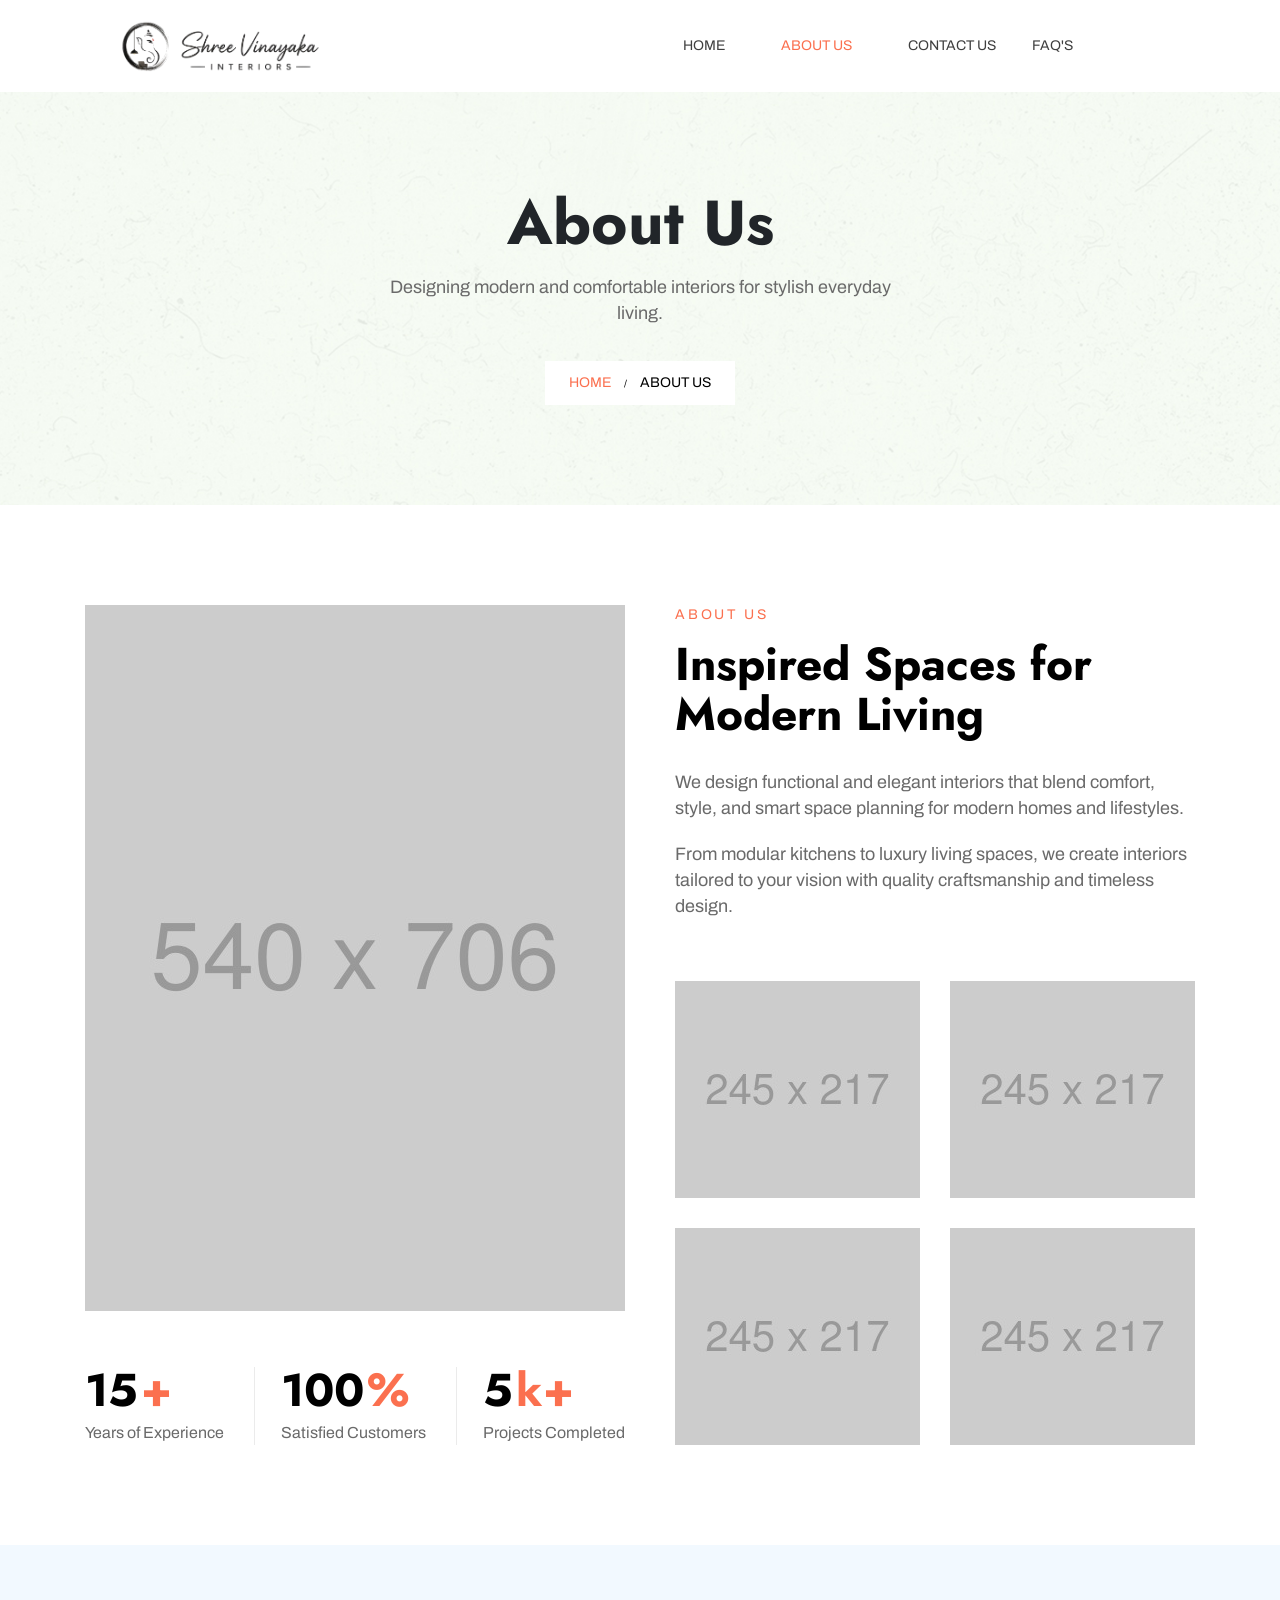
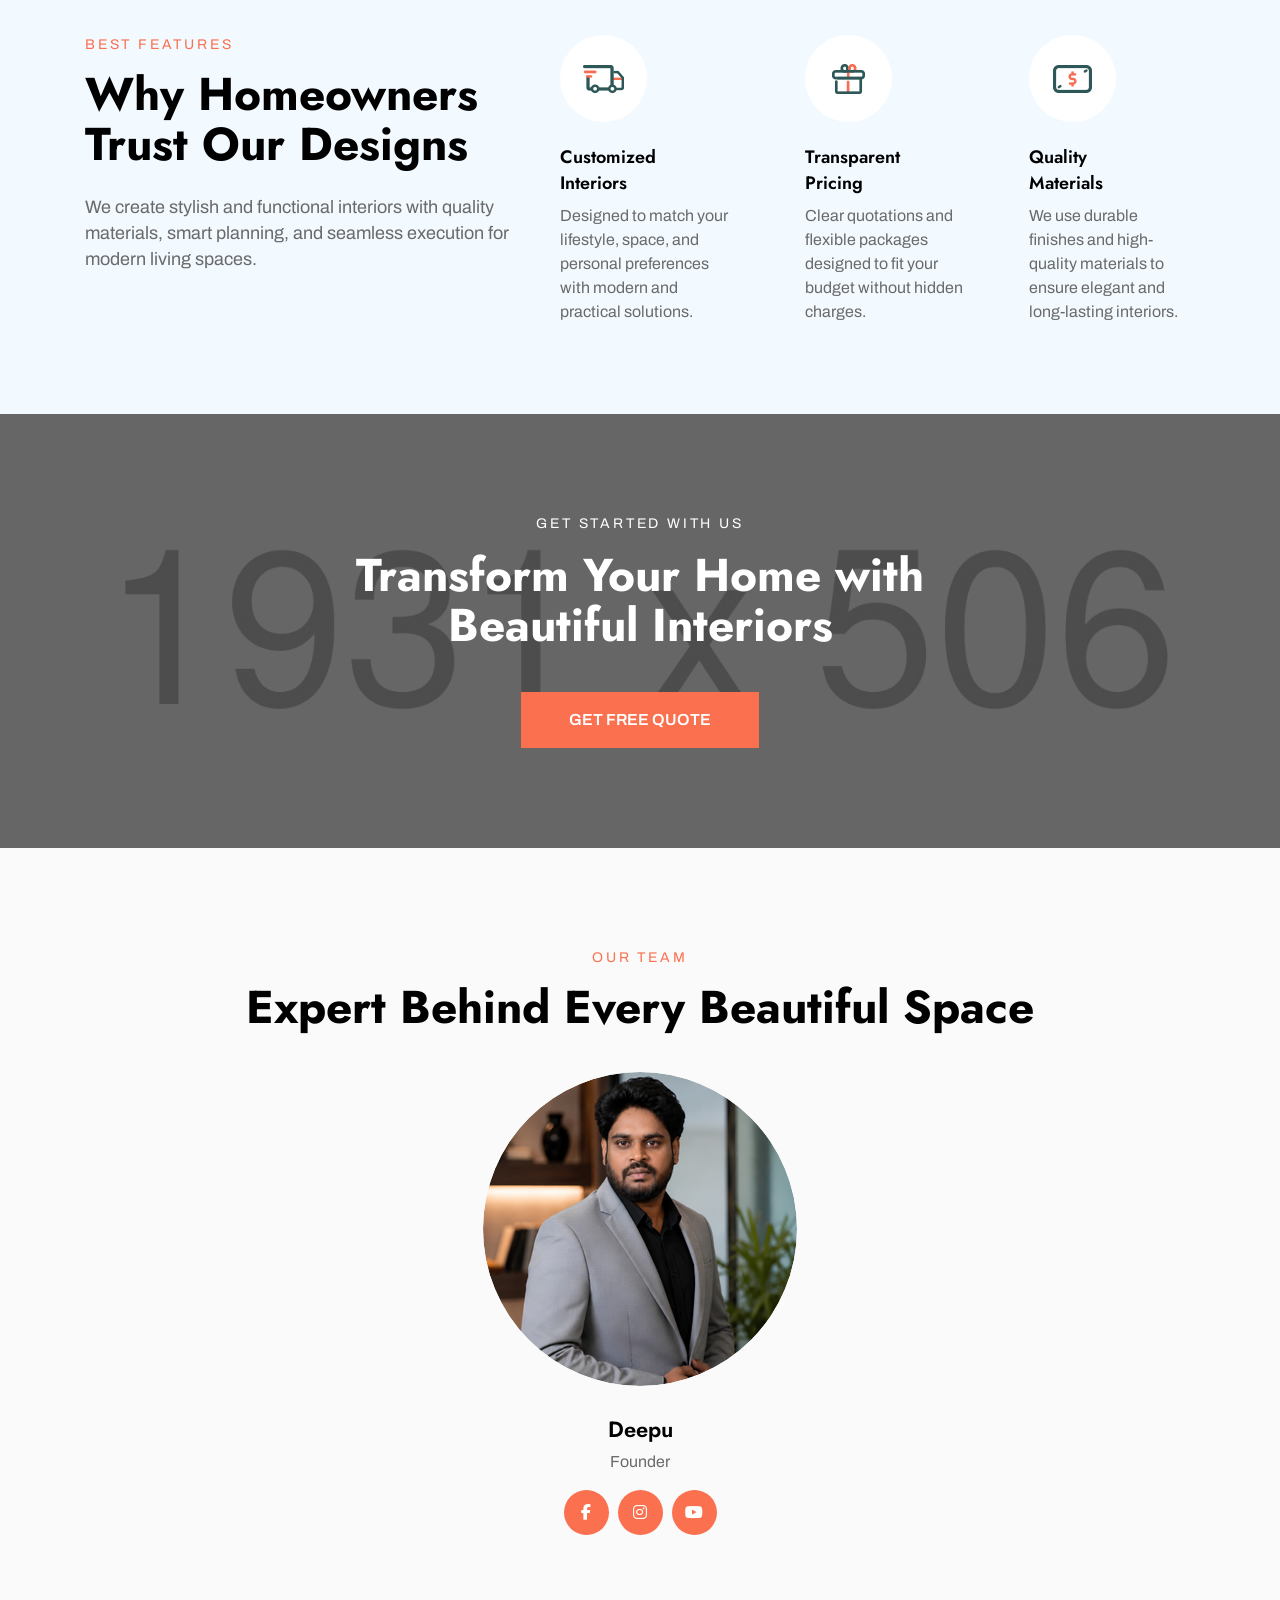
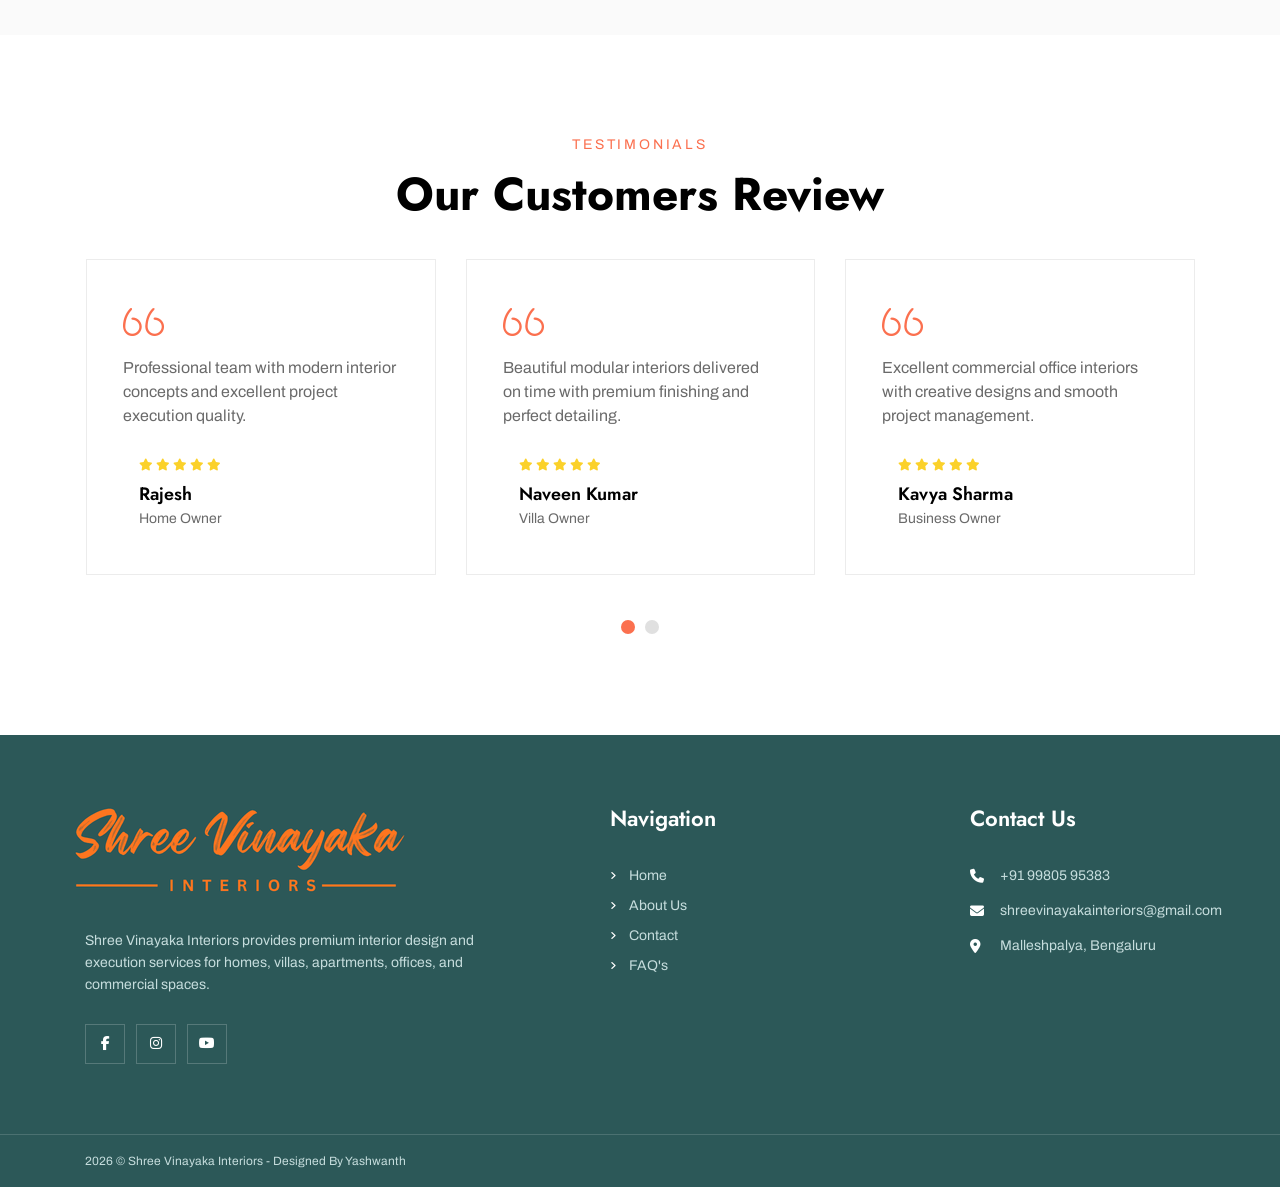
==== about.html @ 1356b538 "Initial commit" ====
<!DOCTYPE html>
<html lang="zxx">

<head>
    <title>About Us | Contrive</title>
    <!-- /SEO Ultimate -->
    <meta name="viewport" content="width=device-width, initial-scale=1, maximum-scale=1, user-scalable=0">
    <meta charset="utf-8">
    <link rel="apple-touch-icon" sizes="57x57" href="./assets/images/favicon/apple-icon-57x57.png">
    <link rel="apple-touch-icon" sizes="60x60" href="./assets/images/favicon/apple-icon-60x60.png">
    <link rel="apple-touch-icon" sizes="72x72" href="./assets/images/favicon/apple-icon-72x72.png">
    <link rel="apple-touch-icon" sizes="76x76" href="./assets/images/favicon/apple-icon-76x76.png">
    <link rel="apple-touch-icon" sizes="114x114" href="./assets/images/favicon/apple-icon-114x114.png">
    <link rel="apple-touch-icon" sizes="120x120" href="./assets/images/favicon/apple-icon-120x120.png">
    <link rel="apple-touch-icon" sizes="144x144" href="./assets/images/favicon/apple-icon-144x144.png">
    <link rel="apple-touch-icon" sizes="152x152" href="./assets/images/favicon/apple-icon-152x152.png">
    <link rel="apple-touch-icon" sizes="180x180" href="./assets/images/favicon/apple-icon-180x180.png">
    <link rel="icon" type="image/png" sizes="192x192" href="./assets/images/favicon/android-icon-192x192.png">
    <link rel="icon" type="image/png" sizes="32x32" href="./assets/images/favicon/favicon-32x32.png">
    <link rel="icon" type="image/png" sizes="96x96" href="./assets/images/favicon/favicon-96x96.png">
    <link rel="icon" type="image/png" sizes="16x16" href="./assets/images/favicon/favicon-16x16.png">
    <link rel="manifest" href="./assets/images/favicon/manifest.json">
    <meta name="msapplication-TileColor" content="#ffffff">
    <meta name="msapplication-TileImage" content="/ms-icon-144x144.png">
    <meta name="theme-color" content="#ffffff">
    <!-- Latest compiled and minified CSS -->
    <link href="assets/bootstrap/bootstrap.min.css" rel="stylesheet">
    <link rel="stylesheet" href="./assets/js/bootstrap.min.js">
    <!-- Font Awesome link -->
    <link rel="stylesheet" href="https://cdnjs.cloudflare.com/ajax/libs/font-awesome/6.5.1/css/all.min.css">
    <!-- StyleSheet link CSS -->
    <link href="assets/css/style.css" rel="stylesheet" type="text/css">
    <link href="assets/css/responsive.css" rel="stylesheet" type="text/css">
    <link href="assets/css/owl.carousel.min.css" rel="stylesheet" type="text/css">
    <link href="assets/css/owl.theme.default.min.css" rel="stylesheet" type="text/css">
    <link href="assets/css/aos.css" rel="stylesheet">
    <link href="assets/css/magnific-popup.css" rel="stylesheet" type="text/css">
</head>

<body>
    <!-- Back to top button -->
    <a id="button"></a>
    <div class="sub_banner position-relative">
        <header class="header">
            <div class="container">
                <nav class="navbar navbar-expand-lg navbar-light p-0">
                    <a class="navbar-brand" href="index.html">
                        <figure class="logo mb-0"><img src="assets/images/logo 1a.png" alt="image" class="img-fluid">
                        </figure>
                    </a>
                    <button class="navbar-toggler collapsed" type="button" data-toggle="collapse"
                        data-target="#navbarSupportedContent" aria-controls="navbarSupportedContent"
                        aria-expanded="false" aria-label="Toggle navigation">
                        <span class="navbar-toggler-icon"></span>
                        <span class="navbar-toggler-icon"></span>
                        <span class="navbar-toggler-icon"></span>
                    </button>
                    <div class="collapse navbar-collapse" id="navbarSupportedContent">
                        <ul class="navbar-nav ml-auto">
                            <li class="nav-item">
                                <a class="nav-link" href="index.html">Home</a>
                            </li>
                            <li class="nav-item active">
                                <a class="nav-link" href="about.html">About Us</a>
                            </li>
                            <!-- <li class="nav-item dropdown">
                                <a class="nav-link dropdown-toggle dropdown-color navbar-text-color" href="#"
                                    id="navbarDropdown3" role="button" data-toggle="dropdown" aria-haspopup="true"
                                    aria-expanded="false"> Blog </a>
                                <div class="dropdown-menu drop-down-content">
                                    <ul class="list-unstyled drop-down-pages">
                                        <li class="nav-item"><a class="dropdown-item nav-link" href="blog.html">Blog</a>
                                        </li>
                                        <li class="nav-item"><a class="dropdown-item nav-link" href="single-blog.html">Single Blog</a></li>
                                    <li class="nav-item"><a class="dropdown-item nav-link" href="load-more.html">Load More</a></li>
                                    <li class="nav-item"><a class="dropdown-item nav-link" href="one-column.html">One Column</a></li>
                                    <li class="nav-item"><a class="dropdown-item nav-link" href="two-column.html">Two Column</a></li>
                                    <li class="nav-item"><a class="dropdown-item nav-link" href="three-column.html">Three Column</a></li>
                                    <li class="nav-item"><a class="dropdown-item nav-link" href="three-colum-sidbar.html">Three Column Sidebar</a></li>
                                    <li class="nav-item"><a class="dropdown-item nav-link" href="four-column.html">Four Column</a></li>
                                    <li class="nav-item"><a class="dropdown-item nav-link" href="six-colum-full-wide.html">Six Column</a></li>
                                    </ul>
                                </div>
                            </li> -->
                            <li class="nav-item">
                                <a class="nav-link" href="contact.html">Contact Us</a>
                            </li>
                            <li class="nav-item">
                                <a class="nav-link" href="faq.html">FAQ's</a>
                            </li>
                        </ul>
                    </div>
                    <!-- <div class="last_list">
                    <a class="search" href="#search"><img src="assets/images/header-search.png" alt="image"></a>
                    <a class="cart" href="./cart.html"><img src="assets/images/header-cart.png" alt="image"><span>0</span></a>
                    <a class="admin" href="./login.html"><img src="assets/images/header-admin.png" alt="image"></a>
                </div> -->
                </nav>
            </div>
        </header>
        <!-- Search Form -->
        <div id="search" class="">
            <span class="close">X</span>
            <form role="search" id="searchform" method="get">
                <input value="" name="q" type="search" placeholder="Type to Search">
            </form>
        </div>
        <!-- Sub banner -->
        <section class="sub_banner_con position-relative">
            <figure class="subbanner-leftimage image mb-0">
                <img src="./assets/images/update-leftimage.png" class="img-fluid" alt="image">
            </figure>
            <figure class="subbanner-rightimage image mb-0">
                <img src="./assets/images/about-rightimage.png" class="img-fluid" alt="image">
            </figure>
            <div class="container">
                <div class="row">
                    <div class="col-xl-6 col-lg-8 col-md-10 col-12 mx-auto">
                        <div class="sub_banner_content" data-aos="fade-up">
                            <h1>About Us</h1>
                            <p class="text-size-18">Designing modern and comfortable interiors for stylish everyday living.</p>
                            <div class="box">
                                <a href="index.html" class="text-decoration-none">
                                    <span class="mb-0">Home</span>
                                </a>
                                <span class="mb-0 slash">/</span>
                                <span class="mb-0 box_span">About Us</span>
                            </div>
                        </div>
                    </div>
                </div>
            </div>
        </section>
    </div>
    <!-- About -->
    <section class="aboutpage-con position-relative">
        <div class="container">
            <div class="row">
                <div class="col-lg-6 col-12">
                    <div class="about_wrapper" data-aos="fade-up">
                        <figure class="about-image1">
                            <img src="./assets/images/aboutpage-image1.jpg" alt="image" class="img-fluid">
                        </figure>
                        <ul class="list-unstyled mb-0">
                            <li>
                                <div class="value">
                                    <span class="number counter">15</span>
                                    <span class="expression">+</span>
                                </div>
                                <span class="text">Years of Experience</span>
                            </li>
                            <li>
                                <div class="value">
                                    <span class="number counter">100</span>
                                    <span class="expression">%</span>
                                </div>
                                <span class="text">Satisfied Customers</span>
                            </li>
                            <li>
                                <div class="value">
                                    <span class="number counter">5</span>
                                    <span class="expression">k+</span>
                                </div>
                                <span class="text">Projects Completed</span>
                            </li>
                        </ul>
                    </div>
                </div>
                <div class="col-lg-6 col-12">
                    <div class="about_content" data-aos="fade-up">
                        <div class="content">
                            <h6>About Us</h6>
                            <h2>Inspired Spaces for Modern Living</h2>
                            <p class="text text-size-18">We design functional and elegant interiors that blend comfort, style, and smart space planning for modern homes and lifestyles.
                            </p>
                            <p class="text-size-18 mb-0">From modular kitchens to luxury living spaces, we create interiors tailored to your vision with quality craftsmanship and timeless design.</p>
                        </div>
                        <div class="image_wrapper position-relative">
                            <figure class="about-image2 mb-0">
                                <img src="./assets/images/aboutpage-image2.jpg" alt="image" class="img-fluid">
                            </figure>
                            <figure class="about-image3 mb-0">
                                <img src="./assets/images/aboutpage-image3.jpg" alt="image" class="img-fluid">
                            </figure>
                            <figure class="about-image4 mb-0">
                                <img src="./assets/images/aboutpage-image4.jpg" alt="image" class="img-fluid">
                            </figure>
                            <figure class="about-image5 mb-0">
                                <img src="./assets/images/aboutpage-image5.jpg" alt="image" class="img-fluid">
                            </figure>
                        </div>
                    </div>
                </div>
            </div>
        </div>
    </section>
    <!-- Choose -->
    <section class="choose-con position-relative">
        <div class="container">
            <div class="row">
                <div class="col-lg-5 col-md-12 col-sm-12 col-12">
                    <div class="choose_content" data-aos="fade-up">
                        <h6>BEST FEATURES</h6>
                        <h2>Why Homeowners Trust Our Designs</h2>
                        <p class="text text-size-18 mb-0">We create stylish and functional interiors with quality materials, smart planning, and seamless execution for modern living spaces.</p>
                    </div>
                </div>
                <div class="col-lg-7 col-md-12 col-sm-12 col-12">
                    <div class="choose_wrapper position-relative" data-aos="fade-up">
                        <ul class="list-unstyled mb-0">
                            <li class="beneft-box">
                                <figure class="icon">
                                    <img src="./assets/images/choose-icon1.png" alt="image" class="img-fluid">
                                </figure>
                                <h5>Customized<br> Interiors</h5>
                                <p class="text-size-16 mb-0">Designed to match your lifestyle, space, and personal preferences with modern and practical solutions.</p>
                            </li>
                            <li class="beneft-box">
                                <figure class="icon">
                                    <img src="./assets/images/choose-icon2.png" alt="image" class="img-fluid">
                                </figure>
                                <h5>Transparent<br> Pricing</h5>
                                <p class="text-size-16 mb-0">Clear quotations and flexible packages designed to fit your budget without hidden charges.</p>
                            </li>
                            <li class="beneft-box">
                                <figure class="icon">
                                    <img src="./assets/images/choose-icon3.png" alt="image" class="img-fluid">
                                </figure>
                                <h5>Quality<br> Materials</h5>
                                <p class="text-size-16 mb-0">We use durable finishes and high-quality materials to ensure elegant and long-lasting interiors.</p>
                            </li>
                        </ul>
                    </div>
                </div>
            </div>
        </div>
    </section>
    <!-- Space -->
    <section class="space-con position-relative">
        <div class="container">
            <div class="row">
                <div class="col-lg-8 col-md-10 col-12 mx-auto">
                    <div class="space_content text-center" data-aos="fade-up">
                        <h6 class="text-white">GET STARTED WITH US</h6>
                        <h2 class="text-white">Transform Your Home with Beautiful Interiors</h2>
                        <a href="/index.html" class="text-decoration-none primary_btn">GET FREE QUOTE</a>
                    </div>
                </div>
            </div>
        </div>
    </section>
    <!-- Team -->
    <section class="team-con position-relative">
        <div class="container">
            <div class="row">
                <div class="col-12">
                    <div class="team_content text-center" data-aos="fade-up">
                        <h6>Our Team</h6>
                        <h2>Expert Behind Every Beautiful Space</h2>
                    </div>
                </div>
            </div>
            <div class="row" data-aos="fade-up">
                <div class="col-lg-4 col-md-4 col-sm-6 col-12 mx-auto">
                    <div class="team-box">
                        <figure class="team-image">
                            <img src="./assets/images/Team 1a.png" alt="image" class="img-fluid">
                        </figure>
                        <div class="content">
                            <h3>Deepu</h3>
                            <span class="text-size-16">Founder</span>
                            <ul class="list-unstyled mb-0">
                                <li class="icons"><a href="https://www.facebook.com/share/18kmLd7MXA/"><i class="fa-brands fa-facebook-f"
                                            aria-hidden="true"></i></a></li>
                                <li class="icons"><a href="https://www.instagram.com/deepu6863?igsh=MWxod3Y5dzY5YTQ4Mg=="><i class="fa-brands fa-instagram"
                                            aria-hidden="true"></i></a></li>
                                <li class="icons"><a href="https://www.youtube.com/"><i class="fa-brands fa-youtube"
                                            aria-hidden="true"></i></a></li>
                            </ul>
                        </div>
                    </div>
                </div>
                <!-- <div class="col-lg-4 col-md-4 col-sm-6 col-12 mx-auto">
                    <div class="team-box">
                        <figure class="team-image">
                            <img src="./assets/images/team-image2.jpg" alt="image" class="img-fluid">
                        </figure>
                        <div class="content">
                            <h3>Patricia Woodrum</h3>
                            <span class="text-size-16">Staff Worker</span>
                            <ul class="list-unstyled mb-0">
                                <li class="icons"><a href="https://www.facebook.com/"><i class="fa-brands fa-facebook-f"
                                            aria-hidden="true"></i></a></li>
                                <li class="icons"><a href="https://www.instagram.com/"><i class="fa-brands fa-instagram"
                                            aria-hidden="true"></i></a></li>
                                <li class="icons"><a href="https://www.youtube.com/"><i class="fa-brands fa-youtube"
                                            aria-hidden="true"></i></a></li>
                            </ul>
                        </div>
                    </div>
                </div> -->
                <!-- <div class="col-lg-4 col-md-4 col-sm-6 col-12 mx-auto">
                    <div class="team-box mb-0">
                        <figure class="team-image">
                            <img src="./assets/images/team-image3.jpg" alt="image" class="img-fluid">
                        </figure>
                        <div class="content">
                            <h3>Hannaz Stone</h3>
                            <span class="text-size-16">Manager</span>
                            <ul class="list-unstyled mb-0">
                                <li class="icons"><a href="https://www.facebook.com/"><i class="fa-brands fa-facebook-f"
                                            aria-hidden="true"></i></a></li>
                                <li class="icons"><a href="https://www.instagram.com/"><i class="fa-brands fa-instagram"
                                            aria-hidden="true"></i></a></li>
                                <li class="icons"><a href="https://www.youtube.com/"><i class="fa-brands fa-youtube"
                                            aria-hidden="true"></i></a></li>
                            </ul>
                        </div>
                    </div>
                </div> -->
            </div>
        </div>
    </section>
    <!-- Testimonial -->
    <section class="testimonial-con position-relative">
        <div class="container">
            <div class="row">
                <div class="col-12">
                    <div class="testimonial_content text-center" data-aos="fade-up">
                        <h6>Testimonials</h6>
                        <h2>Our Customers Review</h2>
                    </div>
                </div>
            </div>
            <div class="row" data-aos="fade-up">
                <div class="col-12">
                    <div class="owl-carousel owl-theme">
                        <div class="item">
                            <div class="testimonial-box">
                                <figure class="testimonial-quoteimage">
                                    <img src="./assets/images/testimonial-quoteimage.png" alt="image" class="img-fluid">
                                </figure>
                                <p class="text-size-16">Professional team with modern interior concepts and excellent
                                    project execution quality.
                                </p>
                                <div class="review-content">
                                    <!-- <figure class="testimonial-personimage mb-0">
                                        <img src="./assets/images/testimonial-personimage1.jpg" alt="image"
                                            class="img-fluid">
                                    </figure> -->
                                    <div class="detail">
                                        <ul class="list-unstyled">
                                            <li><i class="fa-solid fa-star"></i></li>
                                            <li><i class="fa-solid fa-star"></i></li>
                                            <li><i class="fa-solid fa-star"></i></li>
                                            <li><i class="fa-solid fa-star"></i></li>
                                            <li><i class="fa-solid fa-star"></i></li>
                                        </ul>
                                        <span class="name">Rajesh</span>
                                        <span class="review">Home Owner</span>
                                    </div>
                                </div>
                            </div>
                        </div>
                        <div class="item">
                            <div class="testimonial-box">
                                <figure class="testimonial-quoteimage">
                                    <img src="./assets/images/testimonial-quoteimage.png" alt="image" class="img-fluid">
                                </figure>
                                <p class="text-size-16">Beautiful modular interiors delivered on time with premium
                                    finishing and perfect detailing.
                                </p>
                                <div class="review-content">
                                    <!-- <figure class="testimonial-personimage mb-0">
                                        <img src="./assets/images/testimonial-personimage2.jpg" alt="image"
                                            class="img-fluid">
                                    </figure> -->
                                    <div class="detail">
                                        <ul class="list-unstyled">
                                            <li><i class="fa-solid fa-star"></i></li>
                                            <li><i class="fa-solid fa-star"></i></li>
                                            <li><i class="fa-solid fa-star"></i></li>
                                            <li><i class="fa-solid fa-star"></i></li>
                                            <li><i class="fa-solid fa-star"></i></li>
                                        </ul>
                                        <span class="name">Naveen Kumar</span>
                                        <span class="review">Villa Owner</span>
                                    </div>
                                </div>
                            </div>
                        </div>
                        <div class="item">
                            <div class="testimonial-box">
                                <figure class="testimonial-quoteimage">
                                    <img src="./assets/images/testimonial-quoteimage.png" alt="image" class="img-fluid">
                                </figure>
                                <p class="text-size-16">Excellent commercial office interiors with creative designs and
                                    smooth project management.
                                </p>
                                <div class="review-content">
                                    <!-- <figure class="testimonial-personimage mb-0">
                                        <img src="./assets/images/testimonial-personimage3.jpg" alt="image"
                                            class="img-fluid">
                                    </figure> -->
                                    <div class="detail">
                                        <ul class="list-unstyled">
                                            <li><i class="fa-solid fa-star"></i></li>
                                            <li><i class="fa-solid fa-star"></i></li>
                                            <li><i class="fa-solid fa-star"></i></li>
                                            <li><i class="fa-solid fa-star"></i></li>
                                            <li><i class="fa-solid fa-star"></i></li>
                                        </ul>
                                        <span class="name">Kavya Sharma</span>
                                        <span class="review">Business Owner</span>
                                    </div>
                                </div>
                            </div>
                        </div>
                        <div class="item">
                            <div class="testimonial-box">
                                <figure class="testimonial-quoteimage">
                                    <img src="./assets/images/testimonial-quoteimage.png" alt="image" class="img-fluid">
                                </figure>
                                <p class="text-size-16">Highly satisfied with the stylish kitchen interiors and the
                                    smooth installation experience.
                                </p>
                                <div class="review-content">
                                    <!-- <figure class="testimonial-personimage mb-0">
                                        <img src="./assets/images/testimonial-personimage1.jpg" alt="image"
                                            class="img-fluid">
                                    </figure> -->
                                    <div class="detail">
                                        <ul class="list-unstyled">
                                            <li><i class="fa-solid fa-star"></i></li>
                                            <li><i class="fa-solid fa-star"></i></li>
                                            <li><i class="fa-solid fa-star"></i></li>
                                            <li><i class="fa-solid fa-star"></i></li>
                                            <li><i class="fa-solid fa-star"></i></li>
                                        </ul>
                                        <span class="name">Priya R</span>
                                        <span class="review">Apartment Owner</span>
                                    </div>
                                </div>
                            </div>
                        </div>
                        <div class="item">
                            <div class="testimonial-box">
                                <figure class="testimonial-quoteimage">
                                    <img src="./assets/images/testimonial-quoteimage.png" alt="image" class="img-fluid">
                                </figure>
                                <p class="text-size-16">Deepu's team transformed our office space with smart layouts and
                                    elegant modern designs.
                                </p>
                                <div class="review-content">
                                    <!-- <figure class="testimonial-personimage mb-0">
                                        <img src="./assets/images/testimonial-personimage2.jpg" alt="image"
                                            class="img-fluid">
                                    </figure> -->
                                    <div class="detail">
                                        <ul class="list-unstyled">
                                            <li><i class="fa-solid fa-star"></i></li>
                                            <li><i class="fa-solid fa-star"></i></li>
                                            <li><i class="fa-solid fa-star"></i></li>
                                            <li><i class="fa-solid fa-star"></i></li>
                                            <li><i class="fa-solid fa-star"></i></li>
                                        </ul>
                                        <span class="name">Arvind Shetty</span>
                                        <span class="review">Office Manager</span>
                                    </div>
                                </div>
                            </div>
                        </div>
                        <div class="item">
                            <div class="testimonial-box">
                                <figure class="testimonial-quoteimage">
                                    <img src="./assets/images/testimonial-quoteimage.png" alt="image" class="img-fluid">
                                </figure>
                                <p class="text-size-16">Affordable pricing, quality materials, and professional
                                    execution made our dream home perfect.
                                </p>
                                <div class="review-content">
                                    <!-- <figure class="testimonial-personimage mb-0">
                                        <img src="./assets/images/testimonial-personimage3.jpg" alt="image"
                                            class="img-fluid">
                                    </figure> -->
                                    <div class="detail">
                                        <ul class="list-unstyled">
                                            <li><i class="fa-solid fa-star"></i></li>
                                            <li><i class="fa-solid fa-star"></i></li>
                                            <li><i class="fa-solid fa-star"></i></li>
                                            <li><i class="fa-solid fa-star"></i></li>
                                            <li><i class="fa-solid fa-star"></i></li>
                                        </ul>
                                        <span class="name">Sneha Patel</span>
                                        <span class="review">Flat Owner</span>
                                    </div>
                                </div>
                            </div>
                        </div>
                    </div>
                </div>
            </div>
        </div>
    </section>
    <!-- Footer -->
    <section class="footer-con position-relative">
        <div class="container">
            <div class="middle_portion">
                <div class="row">
                    <div class="col-xl-5 col-lg-5 col-md-12 col-sm-12 col-12">
                        <div class="logo-content">
                            <a href="./index.html">
                                <figure class="footer-logo">
                                    <img src="./assets/images/footer logo 1a.png" alt="image">
                                </figure>
                            </a>
                            <p class="text-size-14 text">Shree Vinayaka Interiors provides premium interior design and
                                execution services for homes, villas, apartments, offices, and commercial spaces.
                            </p>
                            <ul class="list-unstyled mb-0 social-icons">
                                <li><a href="https://www.facebook.com/" class="text-decoration-none"><i
                                            class="fa-brands fa-facebook-f social-networks"></i></a></li>
                                <li><a href="https://www.instagram.com/" class="text-decoration-none"><i
                                            class="fa-brands fa-instagram social-networks"></i></a></li>
                                <li><a href="https://www.youtube.com/" class="text-decoration-none"><i
                                            class="fa-brands fa-youtube social-networks"></i></a></li>
                            </ul>
                        </div>
                    </div>
                    <div class="col-xl-4 col-lg-4 col-md-4 col-sm-4 col-6">
                        <div class="links">
                            <h3 class="heading">Navigation</h3>
                            <ul class="list-unstyled mb-0">
                                <li><i class="fa-solid fa-angle-right"></i><a href="index.html">Home</a></li>
                                <li><i class="fa-solid fa-angle-right"></i><a href="about.html">About Us</a></li>
                                <li><i class="fa-solid fa-angle-right"></i><a href="contact.html">Contact</a></li>
                                <li><i class="fa-solid fa-angle-right"></i><a href="faq.html">FAQ's</a></li>
                            </ul>
                        </div>
                    </div>
                    <div class="col-xl-3 col-lg-3 col-md-4 col-sm-4 col-12">
                        <div class="icon">
                            <h3 class="heading">Contact Us</h3>
                            <ul class="list-unstyled mb-0">
                                <li class="text">
                                    <i class="fa-solid fa-phone"></i>
                                    <a href="tel:+919980595383" class="text-decoration-none">+91 99805 95383</a>
                                </li>
                                <li class="text">
                                    <i class="fa-solid fa-envelope"></i>
                                    <a href="mailto:hello@contrive.com"
                                        class="text-decoration-none">shreevinayakainteriors@gmail.com</a>
                                </li>
                                <li class="text">
                                    <i class="fa-solid fa-location-dot"></i>
                                    <a href="https://www.google.com/maps/place/21+King+St,+Melbourne+VIC+3000,+Australia/@-37.8199805,144.9529083,18z/data=!4m6!3m5!1s0x6ad65d52754eaecb:0x22f367daf52cbd47!8m2!3d-37.819936!4d144.9570765!16s%2Fg%2F11c2dj2n2c?entry=ttu"
                                        class="text-decoration-none address mb-0">Malleshpalya, Bengaluru
                                    </a>
                                </li>
                            </ul>
                        </div>
                    </div>
                </div>
            </div>
        </div>
        <div class="copyright">
            <div class="container">
                <div class="content">
                    <p class="mb-0">2026 © Shree Vinayaka Interiors - Designed By Yashwanth</p>
                </div>
            </div>
        </div>
    </section>
    <!-- PRE LOADER -->
    <div class="loader-mask">
        <div class="loader">
            <div></div>
            <div></div>
        </div>
    </div>
    <!-- Latest compiled JavaScript -->
    <script src="assets/js/jquery-3.7.1.min.js"></script>
    <script src="assets/js/popper.min.js"></script>
    <script src="assets/js/bootstrap.min.js"></script>
    <script src="assets/js/aos.js"></script>
    <script src="assets/js/owl.carousel.js"></script>
    <script src="assets/js/carousel.js"></script>
    <script src="assets/js/animation.js"></script>
    <script src="assets/js/back-to-top-button.js"></script>
    <script src="assets/js/preloader.js"></script>
    <script src="assets/js/search.js"></script>
    <script src="assets/js/country_dropdown.js"></script>
</body>

</html>
---- assets/css/style.css ----
/*------------------------------------------------------------------
[Master Stylesheet]

Project:  Contrive
-------------------------------------------------------------------*/
/*------------------------------------------------------------------
[Table of contents]

1. Body
2. Header  / .header
3. Banner  /.banner-con
4. Discount  /.discount-con
5. Choose  /.choose-con
6. Feature  /.feature-con
7. About  /.about-con
8. Categories  /.categories-con
9. Offer  /.offer-con
10. Testimonial  /.testimonial-con
11. Article  /.article-con
12. Update  /.update-con
13. Footer  /.footer-con

*/
/*------------------------------------------------------------------
# [Color Codes]

#    --e-global-color-primary: #ffffff;
#    --e-global-color-secondary: #000000;
#    --e-global-color-accent: #fb704f;
#    --e-global-color-text: #6a6a6a;
#	 --e-global-color-white: #ffffff;
#    --e-global-color-black: #000000;
#    --e-global-color-very-dark-cyan: #2c5858;
#    --e-global-color-very-pale-red: #fff3f0;
#    --e-global-color-very-pale-blue: #f2f9ff;
#    --e-global-color-light-grayish-cyan: #c6dddd;
#    --e-global-color-star-yellow: #fbd12a;
#    --e-global-color-very-light-gray-white: #fafafa;
#    --e-global-color-nav-text: #3f3f3f;
#    --e-global-color-light-grayish-green: #f7fcf4;
#    --e-global-color-pure-red: #ff0000;

*/
/*------------------------------------------------------------------
# [Typography]
 
Body copy: "Archivo", serif;
Heading: "Jost", serif;
*/

@import url('https://fonts.googleapis.com/css2?family=Archivo:ital,wght@0,100..900;1,100..900&family=Jost:ital,wght@0,100..900;1,100..900&display=swap');
body {
    font-family: "Archivo", serif;
    /* font-family: "Jost", serif; */
}

:root {
    --e-global-color-primary: #ffffff;
    --e-global-color-secondary: #000000;
    --e-global-color-accent: #fb704f;
    --e-global-color-text: #6a6a6a;
	--e-global-color-white: #ffffff;
    --e-global-color-black: #000000;
    --e-global-color-very-dark-cyan: #2c5858;
    --e-global-color-very-pale-red: #fff3f0;
    --e-global-color-very-pale-blue: #f2f9ff;
    --e-global-color-light-grayish-cyan: #c6dddd;
    --e-global-color-star-yellow: #fbd12a;
    --e-global-color-very-light-gray-white: #fafafa;
    --e-global-color-nav-text: #3f3f3f;
    --e-global-color-light-grayish-green: #f7fcf4;
    --e-global-color-pure-red: #ff0000;
}
h1{
    font-size: 80px;
    line-height: 84px;
    font-weight: 700;
    font-family: "Jost", serif;
}
h2{
    font-size: 46px;
    line-height: 50px;
    font-weight: 700;
    color: var(--e-global-color-secondary);
    font-family: "Jost", serif;
}
h3{
    font-size: 22px;
    line-height: 26px;
    font-weight: 600;
    font-family: "Jost", serif;
    color: var(--e-global-color-secondary);
}
h4{
    font-size: 20px;
    line-height: 26px;
    font-weight: 600;
    font-family: "Jost", serif;
    color: var(--e-global-color-secondary);
}
h5{
    font-size: 18px;
    line-height: 26px;
    font-weight: 600;
    font-family: "Jost", serif;
    color: var(--e-global-color-secondary);
}
h6{
    font-size: 14px;
    line-height: 20px;
    font-weight: 400;
    text-transform: uppercase;
    letter-spacing: 2.8px;
    color: var(--e-global-color-accent);
    font-family: "Archivo", serif;
}
p{
    font-size: 20px;
    line-height: 30px;
    font-weight: 400;
    color: var(--e-global-color-text);
}
.text-size-18{
    font-size: 18px;
    line-height: 26px;
    font-weight: 400;
    color: var(--e-global-color-text);
}
.text-size-16{
    font-size: 16px;
    line-height: 24px;
    font-weight: 400;
    color: var(--e-global-color-text);
}
.text-size-14{
    font-size: 14px;
    line-height: 20px;
    font-weight: 400;
    color: var(--e-global-color-text);
}
.primary_btn{
    font-size: 16px;
    line-height: 16px;
    font-weight: 600;
    text-align: center;
    border-radius: 0;
    position: relative;
    display: inline-block;
    text-transform: uppercase;
    color: var(--e-global-color-white);
    background: var(--e-global-color-accent);
    font-family: "Archivo", serif;
    transition: all 0.8s ease-in-out;
}
.primary_btn:hover{
    color: var(--e-global-color-white);
    background: var(--e-global-color-very-dark-cyan);
}
html{
    scroll-behavior: smooth;
}
.all_row {
    display: flex;
    flex-wrap: wrap;
}
.all_column {
    display: flex;
}
.all_boxes {
    flex: 1;
    display: flex;
    flex-direction: column;
}

/* Home Page */

.top-bar-con {
    padding: 15px 0;
    background-color: var(--e-global-color-very-dark-cyan);
}
.top-bar-con .top-bar-box {
    display: flex;
    align-items: center;
    justify-content: space-between;
}
.top-bar-con .top-bar-info p{
    font-size: 14px;
    line-height: 14px;
    font-weight: 500;
    color: var(--e-global-color-white);
}
.top-bar-con .top-bar-info p span{
    color: var(--e-global-color-accent);
}
.other_list {
    display: flex;
    align-items: center;
    margin-right: 0;
    position: relative;
    z-index: 20;
}
.other_list .other_list_item {
    margin-right: 4px;
}
.other_list .country-selector {
    z-index: 9;
    position: relative;
}
.other_list .country-selector {
    font-size: 14px;
    line-height: 14px;
    font-weight: 400;
    color: var(--e-global-color-white) !important;
    font-family: "Plus Jakarta Sans", sans-serif;
    transition: all 0.8s ease-in-out;
}
.other_list .country-selector > div.caption {
    margin-left: 0;
}
.other_list .country-selector > div.caption img {
    position: relative;
    top: -1px;
    margin-right: 6px;
}
.other_list div.country-selector > div.list {
    position: absolute;
    width: 110px;
    display: none;
    left: 0;
    top: 30px;
    background-color: #fff;
    border-radius: 0;
    box-shadow: 0 3px 10px rgb(0 0 0 / 20%);
    text-align: left;
}
.other_list div.country-selector > div.list > div.item {
    padding: 10px;
}
.other_list div.country-selector > div.list > div.item a {
    font-size: 14px;
    line-height: 14px;
    font-weight: 400;
    color: var(--e-global-color-secondary);
    font-family: "Plus Jakarta Sans", sans-serif;
    transition: all 0.3s ease-in-out;
}
.other_list div.country-selector > div.list > div.item:hover a {
    color: var(--e-global-color-accent);
}
.other_list div.country-selector > div.list > div.item img {
    position: relative;
    top: -1px;
    margin-right: 6px;
}
.other_list div.country-selector > div.caption,div.country-selector > div.list > div.item {
    cursor: pointer;
}
.header {
    padding: 26px 0px;
    position: relative;
    z-index: 5;
}
.header .logo img {
    width: 250px;
    margin-left: 80px;
}
.navbar-collapse .navbar-nav{
    text-align: center;
    align-items: center; 
    display: inherit;
    padding-right: 20%;
}
.navbar-expand-lg{
    position: relative;
    z-index: 1;
}
.navbar-brand {
    margin-left: 0;
    margin-right: 0;
    padding-top: 0;
    padding-bottom: 0;
}
.navbar-nav li {
    margin: 0 20px;
    position: relative;
    transition: all 0.3s ease-in-out;
}
.navbar-nav li:first-child{
    margin-left: 0;
}
.navbar-nav .nav-item a{
    font-size: 14px;
    line-height: 14px;
    font-weight: 400;
    text-transform: uppercase;
    color: var(--e-global-color-nav-text) !important;
    transition: all 0.3s ease-in-out;
}
.navbar-nav .nav-item a:hover{
    color: var(--e-global-color-accent) !important;
    background-color: transparent;
}
.navbar-nav .active > a{
    color: var(--e-global-color-accent) !important;
}
.navbar-nav li:last-child {
    margin-right: 0;
    padding-right: 0;
    margin-left: 0;
}
.navbar-collapse .drop-down-pages {
    text-align: left;
    margin-left: 0;
}
.navbar-nav .dropdown-menu {
    position: absolute;
    left: 0;
    top: 55px;
    min-width: 212px;
    padding: 0;
    border: none;
    border-radius: 0;
    box-shadow: 0px 0px 100px rgb(0 0 0 / 10%);
    background-color: var(--e-global-color-white);
}
.navbar-nav .drop-down-pages li{
    margin: 0;
    border-bottom: 1px solid var(--e-global-color-white);
}
.navbar-nav .drop-down-pages .nav-item a {
    font-size: 14px;
    line-height: 14px;
    font-weight: 400;
    padding: 10px 20px;
    text-transform: uppercase;
    color: var(--e-global-color-nav-text) !important;
    transition: all 0.3s ease-in-out;
}
.navbar-nav .drop-down-pages li:hover::after {
    display: none;
}
.navbar-nav .drop-down-pages li:first-child a::before {
    content: '';
    width: 24px;
    height: 12px;
    position: absolute;
    background-image: url(../images/nav-node.png);
    top: -12px;
    left: 8%;
    transition: all 0.3s ease-in-out;
}
.navbar-nav .drop-down-pages li:first-child a:hover::before {
    background-image: url(../images/nav-node-hover.png);
}
.navbar-nav .drop-down-pages .active:first-child > a::before{
    background-image: url(../images/nav-node-hover.png);
}
.navbar-nav .drop-down-pages li:last-child{
    margin: 0;
    border: none;
    display: block !important;
}
.navbar-nav .nav-item .dropdown-item:hover{
    color: var(--e-global-color-white) !important;
    background-color: var(--e-global-color-accent) !important;
}
.navbar-nav .drop-down-pages .active > a{
    color: var(--e-global-color-white) !important;
    background-color: var(--e-global-color-accent) !important;
}
.dropdown-item.active,
.dropdown-item:active {
    color: var(--e-global-color-white) !important;
    background-color: var(--e-global-color-accent) !important;
}
.navbar-nav .drop-down-pages .active > a:hover {
    color: var(--e-global-color-white) !important;
    background-color: var(--e-global-color-accent) !important;
}
.navbar-expand-lg .drop-down-pages .nav-link {
    padding-left: 0;
}
.header .last_list {
    display: flex;
    align-items: center;
    margin-left: 100px;
}
.header .last_list a {
    position: relative;
    margin: 0 16px;
    transition: all 0.3s ease-in-out;
}
.header .last_list .cart span{
    font-size: 7px;
    width: 13px;
    height: 13px;
    line-height: 13px;
    position: absolute;
    right: -6px;
    bottom: -4px;
    text-align: center;
    border-radius: 100%;
    color: var(--e-global-color-white);
    background-color: var(--e-global-color-accent);
    transition: all 0.3s ease-in-out;
}
.header .last_list a img {
    filter: brightness(0);
    transition: all 0.3s ease-in-out;
}
.header .last_list a:hover img {
    filter: none;
}

/* Banner */

.banner-con {
    overflow: hidden;
    background-size: cover;
    background-position: center;
    background-repeat: no-repeat;
    background-image: url(../images/banner-backgroundimage.jpg);
}
.banner-con .banner-leftimage {
    position: absolute;
    left: 0;
    bottom: 100px;
}
.banner-con .banner-rightimage {
    position: absolute;
    right: 0;
    top: 100px;
}
.banner-con .carousel-inner {
    padding: 215px 0;
}
.banner-con .banner_content{
    padding-right: 70px;
    position: relative;
    z-index: 1;
}
.banner-con .banner_content h6{
    font-size: 16px;
    line-height: 16px;
    padding-left: 55px;
    margin-bottom: 16px;
    position: relative;
    color: var(--e-global-color-secondary);
}
.banner-con .banner_content h6::before {
    content: "";
    left: 0;
    top: 0;
    bottom: 0;
    margin: auto 0;
    width: 40px;
    height: 2px;
    position: absolute;
    background-color: var(--e-global-color-accent);
}
.banner-con .banner_content h1{
    margin-bottom: 22px;
}
.banner-con .banner_content p{
    margin-bottom: 42px;
    color: var(--e-global-color-secondary);
}
.banner-con .banner_content .primary_btn {
    padding: 20px 48px;
}
.banner-con .banner_wrapper .banner-image {
    position: absolute;
    right: 70px;
    top: -50px;
    z-index: 1;
}
.banner-con .banner_wrapper .banner-image::before {
    content: "";
    width: 587px;
    height: 587px;
    top: 78px;
    right: -90px;
    position: absolute;
    border-radius: 100%;
    background-color: var(--e-global-color-white);
    z-index: -1;
}
.banner-con .banner_wrapper .banner-arrow {
    position: absolute;
    left: 184px;
    top: -105px;
    z-index: 1;
}
.banner-con .banner_wrapper .circle-text{
    left: 25px;
    top: -110px;
    width: 154px;
    height: 154px;
    position: absolute;
    text-align: center;
    border-radius: 100%;
    background-color: var(--e-global-color-accent);
    z-index: 1;
}
.banner-con .banner_wrapper .content {
    left: 0;
    right: 0;
    top: -6px;
    bottom: 0;
    margin: auto;
    position: absolute;
    display: table-cell;
    align-content: center;
}
.banner-con .banner_wrapper span{
    color: var(--e-global-color-white);
}
.banner-con .banner_wrapper .number{
    font-size: 54px;
    line-height: 54px;
    font-weight: 700;
}
.banner-con .banner_wrapper .persent,
.banner-con .banner_wrapper .text{
    font-size: 18px;
    line-height: 18px;
    font-weight: 400;
}
.banner-con .banner_wrapper .persent {
    position: relative;
    top: -20px;
}
.banner-con .banner_wrapper .text {
    position: absolute;
    bottom: 70px;
    right: 15px;
}
.banner-con .banner_wrapper .text1{
    font-size: 16px;
    line-height: 16px;
    font-weight: 400;
    display: block;
    margin-top: 4px;
    word-spacing: 2.4px;
    text-transform: uppercase;
}
.banner-con .carousel-indicators {
    margin-bottom: 0 !important;
    align-items: center;
    bottom: 50px;
}
.banner-con .carousel-indicators li {
    position: relative;
    -webkit-box-flex: 0;
    -ms-flex: 0 1 auto;
    flex: 0 1 auto;
    opacity: 1;
    text-indent: 1px;
    width: 12px;
    height: 12px;
    line-height: 12px;
    margin: 0 5px;
    border-radius: 100px;
    background-color: #e0e0e0;
    border: 1px solid #e0e0e0;
    box-shadow: none;
}
.banner-con .carousel-indicators li:first-child{
    margin-left: 0;
}
.banner-con .carousel-indicators li:last-child{
    margin-right: 0;
}
.banner-con .carousel-indicators .active {
    background-color: var(--e-global-color-accent);
    border: 1px solid var(--e-global-color-accent);
}
.banner-con .pagination-outer .carousel-control-prev,
.banner-con .pagination-outer .carousel-control-next {
    position: absolute;
    top: 410px;
    width: 17px;
    height: 32px;
    opacity: 1;
    display: inline-block;
    filter: brightness(0);
    transition: all 0.3s ease-in-out;
}
.banner-con .pagination-outer .carousel-control-prev {
    left: -170px;
}
.banner-con .pagination-outer .carousel-control-next {
    right: -170px;
}
.banner-con .pagination-outer .carousel-control-prev:hover,
.banner-con .pagination-outer .carousel-control-next:hover {
    filter: none;
}

/* Discount */

.discount-con {
    padding: 140px 0;
}
.discount-con .content1 {
    top: 62px;
    left: 0;
    right: 0;
    position: absolute;
    text-align: center;
}
.discount-con .content1 h6{
    margin-bottom: 8px;
}
.discount-con .content1 .text {
    display: block;
    margin-bottom: 10px;
}
.discount-con .content1 span{
    font-size: 54px;
    line-height: 60px;
    font-weight: 700;
}
.discount-con .content1 .percent{
    color: var(--e-global-color-accent);
}
.discount-con .content1 .primary_btn {
    font-size: 14px;
    line-height: 14px;
    padding: 15px 28px;
}
.discount-con .content1 .primary_btn:hover {
    color: var(--e-global-color-very-dark-cyan);
    background-color: var(--e-global-color-white);
}
.discount-con .discount-image2 {
    margin-bottom: 30px;
}
.discount-con .content2 {
    width: 35%;
    top: 50px;
    right: 30px;
    position: absolute;
}
.discount-con .content2 h6{
    margin-bottom: 8px;
}
.discount-con .content2 .text {
    display: block;
    margin-bottom: 10px;
}
.discount-con .content2 span{
    font-size: 32px;
    line-height: 38px;
    font-weight: 700;
}
.discount-con .content2 .primary_btn {
    font-size: 14px;
    line-height: 14px;
    padding: 15px 28px;
}
.discount-con .content2 .primary_btn:hover {
    color: var(--e-global-color-very-dark-cyan);
    background-color: var(--e-global-color-white);
}
.discount-con .content3 {
    width: 40%;
    left: 40px;
    right: unset;
}

/* Choose */

.choose-con {
    padding: 125px 0 130px;
    background-color: var(--e-global-color-very-pale-blue);
}
.choose-con .choose_content h6 {
    margin-bottom: 14px;
}
.choose-con .choose_content h2 {
    margin-bottom: 32px;
}
.choose-con .choose_wrapper ul{
    display: flex;
}
.choose-con .choose_wrapper ul li{
    padding: 0 32px;
    transition: all 0.3s ease-in-out;
}
.choose-con .choose_wrapper ul li:first-child{
    padding-left: 0;
}
.choose-con .choose_wrapper ul li:last-child{
    padding-right: 0;
    margin-bottom: 0;
}
.choose-con .choose_wrapper ul li .icon{
    width: 87px;
    height: 87px;
    line-height: 87px;
    margin-bottom: 22px;
    border-radius: 100%;
    text-align: center;
    background-color: var(--e-global-color-white);
    transition: all 0.3s ease-in-out;
}
.choose-con .choose_wrapper ul li:hover .icon{
    transform: translateY(-5px);
}

/* Feature */

.feature-con{
    padding: 135px 0 85px;
    background-color: var(--e-global-color-white);
}
.feature-con .feature_content h6 {
    margin-bottom: 16px;
}
.feature-con .feature_content h2 {
    margin-bottom: 40px;
}
.feature-con .nav-tabs {
    width: 58%;
    margin: 0 auto 72px;
    justify-content: center;
    border-bottom: 1px solid #ececec;
}
.feature-con .tabs-box .nav-tabs li a {
    font-size: 16px;
    line-height: 16px;
    font-weight: 500;
    text-transform: uppercase;
    display: inline-block;
    color: var(--e-global-color-secondary);
    text-decoration: none;
    position: relative;
    top: 2px;
    padding: 22px 30px;
    border-bottom: 2px solid transparent;
    transition: all 0.3s ease-in-out;
}
.feature-con .tabs-box .nav-tabs li a:hover{
    color: var(--e-global-color-accent);
}
.feature-con .tabs-box .nav-tabs > li > a.active {
    color: var(--e-global-color-accent);
    border-bottom: 2px solid var(--e-global-color-accent);
}
.feature-con .feature-box {
    position: relative;
    margin-bottom: 50px;
}
.feature-con .feature-box .image {
    width: 100%;
    min-height: auto !important;
    margin-bottom: 22px;
    display: flex;
    align-items: center;
    justify-content: center;
    text-align: center;
    background-color: var(--e-global-color-very-light-gray-white);
}
.feature-con .feature-box ul {
    position: absolute;
    right: 14px;
    top: 20px;
    display: none;
    transition: all 0.8s ease-in-out;
}
.feature-con .feature-box:hover ul {
    display: block;
}
.feature-con .feature-box li {
    height: 38px;
    width: 38px;
    line-height: 38px;
    margin: 10px 0;
    text-align: center;
    border-radius: 100%;
    background-color: transparent;
    transition: all 0.3s ease-in-out;
    position: relative;
    z-index: 1;
}
.feature-con .feature-box li:hover {
    background-color: var(--e-global-color-accent);
}
.feature-con .feature-box li img {
    transition: all 0.3s ease-in-out;
}
.feature-con .feature-box li:hover img {
    filter: brightness(0) invert(1);
}
.feature-con .feature-box li:first-child {
    margin-top: 0;
}
.feature-con .feature-box li:last-child {
    margin-bottom: 0;
}
.feature-con .feature-box .top_content {
    margin-bottom: 20px;
    display: flex;
    align-items: center;
    justify-content: space-between;
}
.feature-con .feature-box .color-dot {
    width: 14px;
    height: 14px;
    margin: 0 2px;
    display: inline-block;
    border-radius: 100%;
    position: relative;
    transition: all 0.3s ease-in-out;
}
.feature-con .feature-box .color-dot::after {
    content: "";
    left: -3px;
    top: -3px;
    width: 20px;
    height: 20px;
    line-height: 20px;
    border-radius: 100%;
    text-align: center;
    position: absolute;
    border: 1px solid;
    display: none;
    transition: all 0.3s ease-in-out;
}
.feature-con .feature-box .color-dot:hover::after {
    display: block;
}
.feature-con .feature-box .color-dot:first-child {
    margin-left: 0;
}
.feature-con .feature-box .color-dot:first-child {
    margin-right: 0;
}
.feature-con .feature-box .dot1 {
    background-color: #fb704f;
}
.feature-con .feature-box .dot2 {
    background-color: #2c5858;
}
.feature-con .feature-box .dot3 {
    background-color: #eeb857;
}
.feature-con .feature-box .dot4 {
    background-color: #8f7cb2;
}
.feature-con .feature-box .dot1:hover::after {
    border: 1px solid #fb704f;
}
.feature-con .feature-box .dot2:hover::after {
    border: 1px solid #2c5858;
}
.feature-con .feature-box .dot3:hover::after {
    border: 1px solid #eeb857;
}
.feature-con .feature-box .dot4:hover::after {
    border: 1px solid #8f7cb2;
}
.feature-con .feature-box h4 {
    margin-bottom: 10px;
    transition: all 0.8s ease-in-out;
}
.feature-con .feature-box h4:hover {
    color: var(--e-global-color-accent);
}
.feature-con .feature-box .price1 {
    font-size: 18px;
    line-height: 18px;
    font-weight: 700;
    color: var(--e-global-color-accent);
}
.feature-con .feature-box .price2 {
    font-size: 14px;
    line-height: 14px;
    font-weight: 400;
    margin-left: 5px;
    text-decoration-line: line-through;
    color: var(--e-global-color-text);
}

/* About */

.about-con {
    padding: 140px 0;
    background-size: cover;
    background-position: center;
    background-repeat: no-repeat;
    background-image: url(../images/about-backgroundimage.jpg);
}
.about-con .about-leftimage {
    position: absolute;
    left: 0;
    top: 162px;
}
.about-con .about-rightimage {
    position: absolute;
    right: 0;
    bottom: 190px;
}
.about-con .about_wrapper .about-image1 {
    margin-bottom: 36px;
}
.about-con .about_wrapper ul {
    display: flex;
    justify-content: space-between;
}
.about-con .about_wrapper ul li {
    padding-right: 30px;
    display: inline-block;
    border-right: 1px solid rgb(255 255 255 / 13%);
}
.about-con .about_wrapper ul li:last-child {
    padding-right: 0;
    border-right: none;
}
.about-con .about_wrapper span {
    color: var(--e-global-color-white);
}
.about-con .about_wrapper .value {
    margin-bottom: 8px;
}
.about-con .about_wrapper .value span {
    font-size: 46px;
    line-height: 46px;
    font-weight: 700;
    font-family: "Jost", serif;
}
.about-con .about_wrapper .expression {
    color: var(--e-global-color-accent);
}
.about-con .about_wrapper .text {
    font-size: 16px;
    line-height: 16px;
    font-weight: 400;
}
.about-con .about_content {
    padding-left: 50px;
}
.about-con .about_content .content {
    margin-bottom: 85px;
}
.about-con .about_content .content * {
    color: var(--e-global-color-white);
}
.about-con .about_content h6{
    margin-bottom: 14px;
}
.about-con .about_content h2{
    margin-bottom: 30px;
}
.about-con .about_content .text{
    margin-bottom: 36px;
}
.about-con .about_content .primary_btn {
    padding: 20px 44px;
}
.about-con .about_content .primary_btn:hover {
    color: var(--e-global-color-very-dark-cyan);
    background-color: var(--e-global-color-white);
}
.about-con .about_content .about-image2 {
    position: relative;
    top: 0;
    left: 0;
    background-color: var(--e-global-color-black);
}
.about-con .about_content .about-image2 img {
    width: 100%;
    opacity: 80%;
}
.about-con .about_content .icon {
    height: 102px;
    width: 102px;
    line-height: 102px;
    top: 0;
    bottom: 0;
    left: 0;
    right: 0;
    margin: auto;
    position: absolute;
    text-align: center;
    border-radius: 100%;
    transition: all 0.8s ease-in-out;
    border: 1px solid rgba(255, 255, 255, 60%);
}
.about-con .about_content .icon:hover {
    transform: translateY(-5px);
}
.about-con .about_content .icon .video-icon {
    height: 83px;
    width: 83px;
    line-height: 83px;
    top: 9px;
    left: -1px;
    right: 0;
    margin: 0 auto;
    position: relative;
    text-align: center;
    border-radius: 100%;
    transition: all 0.8s ease-in-out;
    background: var(--e-global-color-white);
}

/* Categories */

.categories-con{
    padding: 135px 0 138px;
    background-color: var(--e-global-color-white);
}
.categories-con .categories_content h6 {
    margin-bottom: 16px;
}
.categories-con .categories_content h2 {
    margin-bottom: 52px;
}
.categories-con .categories-box {
    position: relative;
    text-align: center;
    transition: all 0.8s ease-in-out;
}
.categories-con .categories-box .image {
    margin-bottom: 32px;
}
.categories-con .categories-box figure { 
    width: 255px;
    height: 255px;
    margin: 0 auto;
    border-radius: 100%;
    overflow: hidden;
    background-color: var(--e-global-color-secondary);
}
.categories-con .categories-box figure img {
    border-radius: 100%;
    transition: all 0.8s ease-in-out;
}
.categories-con .categories-box:hover figure img {
    opacity: 55%;
    transform: scale(1.1);
}
.categories-con .categories-box .image i{
    font-size: 16px;
    height: 52px;
    width: 52px;
    line-height: 52px;
    text-align: center;
    border-radius: 100%;
    color: var(--e-global-color-white);
    background-color: var(--e-global-color-accent);
    transition: all 0.8s ease-in-out;
    position: absolute;
    left: 0;
    right: 0;
    top: 0;
    bottom: 0;
    margin: auto;
    display: none;
}
.categories-con .categories-box:hover i{
    display: block;
}

/* Offer */

.offer-con::before {
    content: "";
    left: 0;
    top: 0;
    width: 100%;
    height: 100%;
    position: absolute;
    background-size: cover;
    background-position: center;
    background-repeat: no-repeat;
    background-image: url(../images/HM\ sec\ 6\ banner.png);
}
.offer-con .offer_content {
    padding: 135px 0;
}
.offer-con .offer_content h6 {
    margin-bottom: 16px;
}
.offer-con .offer_content h2 {
    font-size: 80px;
    line-height: 82px;
    margin-bottom: 20px;
}
.offer-con .offer_content p {
    font-size: 26px;
    line-height: 26px;
    margin-bottom: 40px;
    font-family: "Archivo", serif;
    color: var(--e-global-color-secondary);
}
.offer-con .offer_content p span {
    color: var(--e-global-color-accent);
}
.offer-con .offer_content .primary_btn {
    padding: 20px 48px;
}
.offer-con .offer_wrapper .box {
    position: relative;
    display: inline-block;
    transition: all 0.8s ease-in-out;
}
.offer-con .offer_wrapper .box .dot {
    right: -50px;
    top: 0;
    bottom: 0;
    margin: auto 0;
    position: absolute;
    cursor: pointer;
    transition: all 0.8s ease-in-out;
}
.offer-con .offer_wrapper .popup-box {
    width: 235px;
    padding: 10px 20px;
    position: relative;
    background-color: var(--e-global-color-white);
    transition: all 0.8s ease-in-out;
    opacity: 0;
    visibility: hidden;
}
.offer-con .offer_wrapper .popup-box::after {
    content: '';
    height: 20px;
    width: 20px;
    right: -10px;
    top: 0;
    bottom: 0;
    margin: auto 0;
    position: absolute;
    transform: rotate(45deg);
    background-color: var(--e-global-color-white);
}
.offer-con .offer_wrapper .box .dot:hover + .offer-con .offer_wrapper .popup-box {
    opacity: 1;
    visibility: visible;
    transform: translateY(0);
}
.offer-con .offer_wrapper .box h3 {
    margin-bottom: 8px;
}
.offer-con .offer_wrapper .box p {
    margin-bottom: 10px;
}
.offer-con .offer_wrapper .box .price1 {
    font-size: 18px;
    line-height: 18px;
    font-weight: 700;
    color: var(--e-global-color-accent);
}
.offer-con .offer_wrapper .box .price2 {
    font-size: 14px;
    line-height: 14px;
    font-weight: 400;
    margin-left: 5px;
    text-decoration-line: line-through;
    color: var(--e-global-color-text);
}
.offer-con .offer_wrapper .box1 {
    right: -550px;
    top: 342px;
}
.offer-con .offer_wrapper .box2 {
    top: 60px;
    right: 46px;
}
.offer-con .offer_wrapper .box3 {
    top: 85px;
    right: -110px;
}
.offer-con .offer_wrapper .box4 {
    top: 175px;
    right: 250px;
}
.offer-con .offer_wrapper .box5 {
    top: -50px;
    right: 180px;
}

/* Testimonial */

.testimonial-con{
    padding: 135px 0 206px;
    background-color: var(--e-global-color-white);
}
.testimonial-con .testimonial_content h6 {
    margin-bottom: 16px;
}
.testimonial-con .testimonial_content h2 {
    margin-bottom: 52px;
}
.testimonial-con .owl-stage-outer {
    padding-left: 2px;
}
.testimonial-con .owl-stage {
    display: flex;
}
.testimonial-con .owl-item {
    padding: 48px 36px 44px;
    border-radius: 0;
    background-color: var(--e-global-color-white);
    border: 1px solid #ececec;
    transition: all 0.8s ease-in-out;
}
.testimonial-con .owl-item:hover {
    border: 1px solid var(--e-global-color-accent);
}
.testimonial-con .testimonial-box .testimonial-quoteimage {
    margin-bottom: 20px;
}
.testimonial-con .testimonial-box p {
    margin-bottom: 24px;
}
.testimonial-con .review-content {
    padding-left: 16px;
    display: flex;
}
.testimonial-con .review-content .testimonial-personimage {
    position: relative;
    top: 2px;
    left: -15px;
}
.testimonial-con .review-content .testimonial-personimage img {
    width: 54px !important;
    border-radius: 100%;
}
.testimonial-con .testimonial-box ul {
    margin-bottom: 6px;
}
.testimonial-con .testimonial-box ul li {
    display: inline-block;
}
.testimonial-con .testimonial-box ul li i {
    font-size: 12px;
    line-height: 12px;
    color: var(--e-global-color-star-yellow);
}
.testimonial-con .review-content .name {
    font-size: 18px;
    line-height: 24px;
    font-weight: 600;
    display: block;
    font-family: "Jost", serif;
    color: var(--e-global-color-secondary);
}
.testimonial-con .review-content .review {
    font-size: 14px;
    line-height: 20px;
    font-weight: 400;
    color: var(--e-global-color-text);
}
.testimonial-con .owl-carousel .owl-item img {
    width: auto !important;
}
.testimonial-con .owl-carousel .owl-dots {
    display: block !important;
    margin-top: 52px !important;
    line-height: 0;
    position: absolute;
    left: 0;
    right: 0;
}
.testimonial-con .owl-carousel .owl-dots .owl-dot span {
    width: 14px;
    height: 14px;
    margin: 0 5px;
    transition: all 0.3s ease-in-out;
    background-color: #e0e0e0;
}
.testimonial-con .owl-carousel .owl-dots .owl-dot:hover span {
    background-color: var(--e-global-color-accent);
}
.testimonial-con .owl-carousel .owl-dots .owl-dot.active span {
    top: 0;
    position: relative;
    background-color: var(--e-global-color-accent);
}
.testimonial-con .owl-carousel .owl-dots .owl-dot:focus {
    outline: none;
}

/* Article */

.article-con {
    padding: 125px 0 120px;
    background-color: var(--e-global-color-very-pale-red);
}
.article-con .article_content h6 {
    margin-bottom: 14px;
}
.article-con .article_content h2 {
    margin-bottom: 52px;
}
.article-con .article-box {
    transition: all 0.8s ease-in-out;
}
.article-con .article-box .article-image {
    margin-bottom: 24px;
    overflow: hidden;
    background-color: var(--e-global-color-black);
}
.article-con .article-box .article-image img {
    transition: all 0.3s ease-in-out;
}
.article-con .article-box:hover .article-image img {
    transform: scale(1.1);
    opacity: 70%;
}
.article-con .article-box .date {
    font-size: 11px;
    line-height: 11px;
    font-weight: 400;
    top: 16px;
    left: 16px;
    padding: 8px;
    position: absolute;
    font-family: "Jost", serif;
    background-color: var(--e-global-color-white);
}
.article-con .article-box h3 {
    margin-bottom: 18px;
    transition: all 0.8s ease-in-out;
}
.article-con .article-box h3:hover {
    color: var(--e-global-color-accent);
}

/* Update */

.update-con {
    background-color: var(--e-global-color-accent);
}
.update-con .update-leftimage {
    position: absolute;
    left: 0;
    bottom: 82px;
}
.update-con .update-rightimage {
    position: absolute;
    right: 0;
    top: 88px;
}
.update-con .update_wrapper .update-image {
    position: relative;
    left: -95px;
    top: 0;
}
.update-con .update_content {
    padding: 95px 0 100px 60px;
}
.update-con .update_content h6 {
    margin-bottom: 15px;
}
.update-con .update_content h2 {
    margin-bottom: 30px;
    padding-right: 30px;
}
.update-con .update_content .form-group {
    width: 100%;
}
.update-con .update_content input {
    font-size: 14px;
    line-height: 14px;
    font-weight: 400;
    width: 100%;
    height: 60px;
    padding: 10px 190px 10px 30px;
    border-radius: 0;
    color: var(--e-global-color-text);
    background-color: var(--e-global-color-white);
    border: 1px solid var(--e-global-color-white);
    overflow: visible;
    outline: none;
    box-shadow: none;
    transition: all 0.3s ease-in-out;
}
.update-con .update_content input:focus,
.update-con .update_content input:hover {
    border: 1px solid var(--e-global-color-secondary);
}
.update-con .update_content input::placeholder {
    color: var(--e-global-color-text);
}
.update-con .update_content button {
    font-size: 16px;
    line-height: 16px;
    font-weight: 600;
    padding: 10px;
    min-width: 175px;
    height: 45px;
    right: 8px;
    top: 8px;
    text-align: center;
    display: inline-block;
    position: absolute;
    border-radius: 0;
    color: var(--e-global-color-white);
    background-color: var(--e-global-color-very-dark-cyan);
    transition: all 0.8s ease-in-out;
    outline: none;
    border: none;
}
.update-con .update_content button:hover {
    color: var(--e-global-color-white);
    background-color: var(--e-global-color-accent);
}

/* Footer */

.footer-con {
    background: var(--e-global-color-very-dark-cyan);
}
.footer-con .middle_portion{
    padding: 96px 0;
}
.footer-con .middle_portion .footer-logo{
    margin-bottom: 35px;
    margin-left: -60px;

}
.footer-con .middle_portion p{
    line-height: 22px;
    margin-bottom: 28px;
    color: var(--e-global-color-light-grayish-cyan);
}
.footer-con .middle_portion .social-icons li{
    margin: 0 4px;
    display: inline-block;
    transition: all 0.3s ease-in-out;
}
.footer-con .middle_portion .social-icons a{
    margin-left: 0 !important;
}
.footer-con .middle_portion .social-icons i{
    font-size: 14px;
    height: 40px;
    width: 40px;
    line-height: 36px;
    border-radius: 0;
    text-align: center;
    color: var(--e-global-color-white);
    background-color: transparent;
    border: 1px solid rgba(255, 255, 255, 0.2);
    transition: all 0.3s ease-in-out;
}
.footer-con .middle_portion .social-icons i:hover {
    transform: translateY(-5px);
    color: var(--e-global-color-white);
    background-color: var(--e-global-color-accent);
    border: 1px solid var(--e-global-color-accent);
}
.footer-con .middle_portion .social-icons li:first-child{
    margin-left: 0;
}
.footer-con .middle_portion .social-icons li:last-child{
    margin-right: 0;
}
.footer-con .middle_portion h3 {
    margin-bottom: 32px;
    color: var(--e-global-color-white);
}
.footer-con .middle_portion .links{
    padding-left: 50px;
}
.footer-con .middle_portion .use-link{
    padding-left: 80px;
}
.footer-con .middle_portion li{
    margin-bottom: 6px;
}
.footer-con .middle_portion li:last-child{
    margin-bottom: 0 !important;
}
.footer-con .middle_portion li a{
    font-size: 14px;
    line-height: 14px;
    font-weight: 400;
    margin-left: 13px;
    text-decoration: none;
    color: var(--e-global-color-light-grayish-cyan);
    cursor: pointer;
    transition: all 0.3s ease-in-out;
}
.footer-con .middle_portion .links li i{
    position: relative;
    top: -1px;
}
.footer-con .middle_portion li i{
    font-size: 10px;
    line-height: 10px;
    color: var(--e-global-color-white);
    cursor: pointer;
    transition: all 0.3s ease-in-out;
}
.footer-con .middle_portion li a:hover{
    color: var(--e-global-color-accent);
}
.footer-con .middle_portion .icon {
    padding-left: 30px;
}
.footer-con .middle_portion .icon .text{
    position: relative;
    margin-bottom: 11px;
    padding-left: 30px;
    display: inline-block;
}
.footer-con .middle_portion .icon i{
    position: absolute;
    font-size: 14px;
    line-height: 14px;
    left: 0;
    top: 6px;
}
.footer-con .middle_portion .icon a{
    margin-left: 0 !important;
}
.footer-con .copyright {
    padding: 22px 0;
    border-top: 1px solid rgb(255 255 255 / 15%);
}
.footer-con .copyright .content {
    display: flex;
    align-items: center;
    justify-content: space-between;
}
.footer-con .copyright p{
    font-size: 12px;
    line-height: 12px;
    font-weight: 400;
    color: var(--e-global-color-light-grayish-cyan);
}

/* Home 2 */

/* Header */

.header2 .navbar-nav .nav-item a {
    color: var(--e-global-color-white) !important;
}
.header2 .navbar-nav .nav-item a:hover,
.header2 .navbar-nav .active > a{
    color: var(--e-global-color-accent) !important;
}
.header2 .navbar-nav .drop-down-pages .nav-item a {
    color: var(--e-global-color-nav-text) !important;
}
.header2 .dropdown-item.active,
.header2 .dropdown-item:active,
.header2 .navbar-nav .nav-item .dropdown-item:hover,
.header2 .navbar-nav .drop-down-pages .active > a,
.header2 .navbar-nav .drop-down-pages .active > a:hover {
    color: var(--e-global-color-white) !important;
}
.header2 .last_list a img {
    filter: brightness(0) invert(1);
}
.header2 .last_list a:hover img {
    filter: none;
}

/* Banner */

.home2_banner_outer {
    overflow: hidden;
    background-size: cover;
    background-position: center;
    background-repeat: no-repeat;
    background-image: url(../images/about-backgroundimage.jpg);
}
.banner2-con .banner2-wordimage {
    position: absolute;
    left: -354px;
    top: 11%;
}
.banner2-con .banner2-wordimage img {
    opacity: 10%;
}
.banner2-con .banner2-sofaimage {
    position: absolute;
    right: -615px;
    bottom: 0;
    z-index: 1;
}
.banner2-con .banner2-sofabgimage {
    position: absolute;
    top: 50px;
    right: -370px;
}
.banner2-con .banner2-flowerpotimage {
    position: absolute;
    bottom: 0;
    left: -162px;
    z-index: 1;
}
.banner2-con .banner2-flowerpotimage::before {
    content: "";
    width: 374px;
    height: 374px;
    top: 180px;
    left: -20px;
    position: absolute;
    border-radius: 100%;
    background-color: rgb(0 0 0 / 10%);
    z-index: -1;
}
.banner2-con #bannerCarouselControls {
    width: 800px;
    margin: 0 auto;
}
.banner2-con .carousel-inner {
    padding: 190px 0 258px;
}
.banner2-con .banner_content{
    position: relative;
    z-index: 1;
}
.banner2-con .banner_content h1{
    font-size: 90px;
    line-height: 90px;
    margin-bottom: 30px;
    color: var(--e-global-color-white);
}
.banner2-con .banner_content p{
    padding: 0 60px;
    margin-bottom: 38px;
    color: var(--e-global-color-white);
}
.banner2-con .banner_content .primary_btn {
    padding: 20px 48px;
}
.banner2-con .carousel-indicators {
    margin-bottom: 0 !important;
    align-items: center;
    bottom: 64px;
}
.banner2-con .carousel-indicators li {
    position: relative;
    -webkit-box-flex: 0;
    -ms-flex: 0 1 auto;
    flex: 0 1 auto;
    opacity: 1;
    text-indent: 1px;
    width: 12px;
    height: 12px;
    line-height: 12px;
    margin: 0 5px;
    border-radius: 100px;
    background-color: rgb(0 0 0 / 20%);
    border: 1px solid rgb(0 0 0 / 20%);
    box-shadow: none;
}
.banner2-con .carousel-indicators li:first-child{
    margin-left: 0;
}
.banner2-con .carousel-indicators li:last-child{
    margin-right: 0;
}
.banner2-con .carousel-indicators .active {
    background-color: var(--e-global-color-accent);
    border: 1px solid var(--e-global-color-accent);
}
.banner2-con .banner_wrapper{
    display: none;
}

/* Service */

.service-con {
    padding: 70px 0;
    background-color: var(--e-global-color-light-grayish-green);
}
.service-con .service_content_wrapper {
    display: flex;
    align-items: center;
    justify-content: space-between;
}
.service-con .service_content_wrapper .service-box {
    display: flex;
    align-items: center;
}
.service-con .service_content_wrapper .icon{
    width: 87px;
    height: 87px;
    line-height: 87px;
    margin-bottom: 0;
    border-radius: 100%;
    text-align: center;
    background-color: var(--e-global-color-white);
    transition: all 0.8s ease-in-out;
}
.service-con .service_content_wrapper .service-box:hover .icon{
    transform: translateY(-5px);
}
.service-con .service_content_wrapper h5{
    padding-left: 20px;
    margin-bottom: 0;
}

/* Categories */

.categories2-con{
    padding: 135px 0 140px;
    background-color: var(--e-global-color-white);
}
.categories2-con .categories_content h6 {
    margin-bottom: 16px;
}
.categories2-con .categories_content h2 {
    margin-bottom: 52px;
}
.categories2-con .categories-box {
    position: relative;
    text-align: center;
    transition: all 0.8s ease-in-out;
}
.categories2-con .categories-box .image {
    margin-bottom: 0;
}
.categories2-con .categories-box figure {
    overflow: hidden;
    background-color: var(--e-global-color-secondary);
}
.categories2-con .categories-box figure img {
    transition: all 0.8s ease-in-out;
}
.categories2-con .categories-box:hover figure img {
    opacity: 55%;
    transform: scale(1.1);
}
.categories2-con .categories-box h5{
    width: 92%;
    bottom: 12px;
    padding: 10px;
    position: absolute;
    margin: 0 10px;
    background-color: var(--e-global-color-white);
    transition: all 0.8s ease-in-out;
}
.categories2-con .categories-box:hover h5{
    color: var(--e-global-color-white);
    background-color: var(--e-global-color-very-dark-cyan);
}
.categories2-con .categories-box i{
    font-size: 16px;
    height: 52px;
    width: 52px;
    line-height: 52px;
    text-align: center;
    border-radius: 100%;
    color: var(--e-global-color-white);
    background-color: var(--e-global-color-accent);
    transition: all 0.8s ease-in-out;
    position: absolute;
    left: 0;
    right: 0;
    top: 0;
    bottom: 0;
    margin: auto;
    display: none;
}
.categories2-con .categories-box:hover i{
    display: block;
}

/* About */

.about2-con {
    padding: 130px 0;
    background-color: var(--e-global-color-accent);
}
.about2-con::before {
    content: "";
    width: 40%;
    height: 100%;
    left: 0;
    top: 0;
    position: absolute;
    background-size: cover;
    background-position: top;
    background-repeat: no-repeat;
    background-image: url(../images/about2-leftbackground.jpg);
}
.about2-con::after {
    content: "";
    width: 60%;
    height: 100%;
    right: 0;
    top: 0;
    position: absolute;
    background-size: cover;
    background-position: bottom;
    background-repeat: no-repeat;
    background-image: url(../images/about2-rightbackground.jpg);
}
.about2-con .about_content{
    z-index: 1;
}
.about2-con .content {
    position: relative;
    padding: 74px 74px 80px;
    background-color: var(--e-global-color-white);
}
.about2-con .content::before {
    content: "";
    width: 255px;
    height: 255px;
    left: -100px;
    top: 0;
    bottom: 0;
    margin: auto 0;
    position: absolute;
    border-radius: 100%;
    background-color: #e76243;
    z-index: -1;
}
.about2-con .about_content h6{
    margin-bottom: 14px;
}
.about2-con .about_content h2{
    margin-bottom: 28px;
}
.about2-con .about_content .text{
    margin-bottom: 38px;
}
.about2-con .about_content .primary_btn {
    padding: 20px 43px;
    background-color: var(--e-global-color-very-dark-cyan);
}
.about2-con .about_content .primary_btn:hover {
    background-color: var(--e-global-color-accent);
}
.about2-con .about_wrapper{
    display: none;
}

/* Feature */

.feature2-con{
    padding: 135px 0 115px;
    background-color: var(--e-global-color-very-pale-blue);
}
.feature2-con .feature_content h6 {
    margin-bottom: 16px;
}
.feature2-con .feature_content h2 {
    margin-bottom: 40px;
}
.feature2-con .nav-tabs {
    width: 58%;
    margin: 0 auto 60px;
    justify-content: center;
    border-bottom: none;
}
.feature2-con .tabs-box .nav-tabs li a {
    font-size: 16px;
    line-height: 16px;
    font-weight: 500;
    text-transform: uppercase;
    display: inline-block;
    color: var(--e-global-color-secondary);
    text-decoration: none;
    position: relative;
    padding: 22px 30px;
    transition: all 0.8s ease-in-out;
}
.feature2-con .tabs-box .nav-tabs li a::before {
    content: "";
    width: 5px;
    height: 5px;
    left: 0;
    right: 0;
    bottom: 8px;
    margin: 0 auto;
    text-align: center;
    border-radius: 100px;
    position: absolute;
    background-color: transparent;
    transition: all 0.8s ease-in-out;
}
.feature2-con .tabs-box .nav-tabs li a:hover,
.feature2-con .tabs-box .nav-tabs > li > a.active {
    color: var(--e-global-color-accent);
}
.feature2-con .tabs-box .nav-tabs li a:hover::before,
.feature2-con .tabs-box .nav-tabs li a.active::before {
    background-color: var(--e-global-color-accent);
}
.feature2-con .feature-box {
    position: relative;
    padding: 20px;
    margin-bottom: 30px;
    background-color: var(--e-global-color-white);
    border: 1px solid transparent;
    transition: all 0.8s ease-in-out;
}
.feature2-con .feature-box::before {
    content: "";
    width: 125px;
    height: 158px;
    right: 0;
    bottom: 0;
    position: absolute;
    background-image: url(../images/feature2-boxcircle.png);
}
.feature2-con .feature-box:hover {
    border: 1px solid var(--e-global-color-accent);
}
.feature2-con .feature-box .heart {
    top: 20px;
    right: 20px;
    width: 38px;
    height: 38px;
    line-height: 36px;
    border-radius: 100%;
    position: absolute;
    text-align: center;
    background-color: var(--e-global-color-white);
    border: 1px solid #ececec;
    transition: all 0.8s ease-in-out;
}
.feature2-con .feature-box .heart img {
    transition: all 0.3s ease-in-out;
}
.feature2-con .feature-box .heart:hover {
    background-color: var(--e-global-color-accent);
    border: 1px solid var(--e-global-color-accent);
}
.feature2-con .feature-box .heart:hover img {
    filter: brightness(0) invert(1);
}
.feature2-con .feature-box .text_wrapper {
    margin-bottom: 10px;
}
.feature2-con .feature-box h4 {
    width: 160px;
    margin-bottom: 10px;
    transition: all 0.8s ease-in-out;
}
.feature2-con .feature-box h4:hover {
    color: var(--e-global-color-accent);
}
.feature2-con .feature-box p {
    margin-bottom: 20px;
}
.feature2-con .feature-box .rating {
    position: absolute;
    top: 0;
    right: 0;
}
.feature2-con .feature-box .rating i {
    font-size: 12px;
    line-height: 12px;
    color: var(--e-global-color-star-yellow);
}
.feature2-con .feature-box .rating span {
    font-size: 14px;
    line-height: 16px;
    font-weight: 600;
    color: var(--e-global-color-secondary);
}
.feature2-con .feature-box .price_wrapper{
    display: flex;
    align-items: center;
    justify-content: space-between;
}
.feature2-con .feature-box .price_wrapper span {
    font-size: 20px;
    line-height: 20px;
    font-weight: 700;
    color: var(--e-global-color-accent);
}
.feature2-con .feature-box .price_wrapper a {
    height: 44px;
    width: 44px;
    line-height: 44px;
    text-align: center;
    border-radius: 100%;
    color: var(--e-global-color-white);
    background-color: var(--e-global-color-very-dark-cyan);
    transition: all 0.8s ease-in-out;
}
.feature2-con .feature-box .price_wrapper a img {
    filter: brightness(0) invert(1);
}
.feature2-con .feature-box:hover .price_wrapper a {
    background-color: var(--e-global-color-accent);
}


/* Sale */

.sale-con {
    padding: 140px 0;
    background-color: var(--e-global-color-white);
}
.sale-con .sale_outer_box{
    position: relative;
    background-size: cover;
    background-repeat: no-repeat;
    background-position: center;
    background-image: url(../images/about-backgroundimage.jpg);
}
.sale-con .sale_wrapper {
    height: 100%;
    background-size: cover;
    background-repeat: no-repeat;
    background-position: center;
    background-image: url(../images/sale-image.jpg);
}
.sale-con .sale_wrapper .sale-image {
    position: relative;
    left: 0;
    top: 0;
    display: none;
}
.sale-con .sale_wrapper .sale-arrow {
    position: absolute;
    right: -95px;
    top: 94px;
    z-index: 1;
}
.sale-con .sale_wrapper .circle-text{
    right: -75px;
    top: 0;
    bottom: 0;
    margin: auto 0;
    width: 150px;
    height: 150px;
    position: absolute;
    text-align: center;
    border-radius: 100%;
    background-color: var(--e-global-color-white);
    z-index: 1;
}
.sale-con .sale_wrapper .content {
    left: 0;
    right: 0;
    top: -6px;
    bottom: 0;
    margin: auto;
    position: absolute;
    display: table-cell;
    align-content: center;
}
.sale-con .sale_wrapper span{
    color: var(--e-global-color-accent);
}
.sale-con .sale_wrapper .number{
    font-size: 54px;
    line-height: 54px;
    font-weight: 700;
}
.sale-con .sale_wrapper .persent,
.sale-con .sale_wrapper .text{
    font-size: 18px;
    line-height: 18px;
    font-weight: 400;
}
.sale-con .sale_wrapper .persent {
    position: relative;
    top: -20px;
}
.sale-con .sale_wrapper .text {
    position: absolute;
    bottom: 70px;
    right: 15px;
}
.sale-con .sale_wrapper .text1{
    font-size: 16px;
    line-height: 16px;
    font-weight: 400;
    display: block;
    margin-top: 4px;
    word-spacing: 2.4px;
    text-transform: uppercase;
    color: var(--e-global-color-secondary);
}
.sale-con .sale_content{
    padding: 90px 50px 90px 110px;
}
.sale-con .sale_content h6 {
    margin-bottom: 14px;
}
.sale-con .sale_content h2 {
    margin-bottom: 22px;
}
.sale-con .sale_content p {
    margin-bottom: 34px;
}
.sale-con .sale_content .primary_btn {
    padding: 20px 48px;
}
.sale-con .sale_content .primary_btn:hover {
    color: var(--e-global-color-very-dark-cyan);
    background-color: var(--e-global-color-white);
}

/* Join */

.choose2-con {
    padding: 126px 0 130px;
    background-color: var(--e-global-color-secondary);
}
.choose2-con:before {
    content: "";
    position: absolute;
    opacity: 53%;
    width: 100%;
    height: 100%;
    top: 0;
    background-size: cover;
    background-position: center;
    background-repeat: no-repeat;
    background-image: url(../images/choose2-backgroundimage.jpg);
}
.choose2-con .choose_content h6 {
    margin-bottom: 16px;
}
.choose2-con .choose_content h2 {
    margin-bottom: 24px;
}
.choose2-con .choose_content p {
    margin-bottom: 36px;
}
.choose2-con .choose_content .primary_btn {
    padding: 20px 48px;
}
.choose2-con .choose_wrapper {
    text-align: right;
}
.choose2-con .choose_wrapper ul li {
    padding-right: 60px;
    display: inline-block;
    text-align: left;
}
.choose2-con .choose_wrapper ul li:last-child {
    padding-right: 0;
}
.choose2-con .choose_wrapper span {
    color: var(--e-global-color-white);
}
.choose2-con .choose_wrapper .value {
    margin-bottom: 8px;
}
.choose2-con .choose_wrapper .value span {
    font-size: 46px;
    line-height: 46px;
    font-weight: 700;
    font-family: "Jost", serif;
}
.choose2-con .choose_wrapper .expression {
    color: var(--e-global-color-accent);
}
.choose2-con .choose_wrapper .text {
    font-size: 16px;
    line-height: 16px;
    font-weight: 400;
}

/* Update */

.update2-con{
    padding: 155px 0 162px;
    background-color: var(--e-global-color-very-pale-red);
}
.update2-con .update_content .image{
    position: absolute;
}
.update2-con .update_content .update-image1{
    left: -340px;
    top: -15px;
}
.update2-con .update_content .update-image2{
    left: -100px;
    bottom: -20px;
}
.update2-con .update_content .update-image3{
    right: -345px;
    top: -15px;
}
.update2-con .update_content .update-image4{
    right: -215px;
    bottom: -20px;
}
.update2-con .update_content {
    padding: 0 55px;
}
.update2-con .update_content h6 {
    margin-bottom: 15px;
}
.update2-con .update_content h2 {
    margin-bottom: 25px;
}
.update2-con .update_content p {
    margin-bottom: 40px;
}
.update2-con .update_content .form-group {
    width: 100%;
}
.update2-con .update_content input {
    font-size: 14px;
    line-height: 14px;
    font-weight: 400;
    width: 100%;
    height: 60px;
    padding: 10px 180px 10px 30px;
    border-radius: 0;
    color: var(--e-global-color-text);
    background-color: var(--e-global-color-white);
    border: 1px solid var(--e-global-color-white);
    overflow: visible;
    outline: none;
    box-shadow: none;
    transition: all 0.3s ease-in-out;
}
.update2-con .update_content input:focus,
.update2-con .update_content input:hover {
    border: 1px solid var(--e-global-color-secondary);
}
.update2-con .update_content input::placeholder {
    color: var(--e-global-color-text);
}
.update2-con .update_content button {
    font-size: 16px;
    line-height: 16px;
    font-weight: 600;
    padding: 10px;
    min-width: 175px;
    height: 100%;
    right: 0;
    top: 0;
    text-align: center;
    display: inline-block;
    position: absolute;
    border-radius: 0;
    color: var(--e-global-color-white);
    background-color: var(--e-global-color-accent);
    transition: all 0.8s ease-in-out;
    outline: none;
    border: none;
}
.update2-con .update_content button:hover {
    color: var(--e-global-color-white);
    background-color: var(--e-global-color-very-dark-cyan);
}

/* Home 3 */

/* Banner */

.banner3-con {
    background-size: cover;
    background-position: center;
    background-repeat: no-repeat;
    background-image: url(../images/banner3-backgroundimage.jpg);
}
.banner3-con::before {
    content: "";
    left: 0;
    top: 0;
    width: 100%;
    height: 100%;
    position: absolute;
    background-image: linear-gradient(to right, rgb(0 0 0 / 80%), transparent);
}
.banner3-con .banner-leftimage {
    position: absolute;
    left: 0;
    top: 100px;
}
.banner3-con .banner-rightimage {
    position: absolute;
    right: 0;
    bottom: 100px;
}
.banner3-con .carousel-inner {
    padding: 220px 0 228px;
}
.banner3-con .banner_content{
    position: relative;
    z-index: 1;
}
.banner3-con .banner_content h1{
    margin-bottom: 20px;
    color: var(--e-global-color-white);
}
.banner3-con .banner_content p{
    margin-bottom: 38px;
    padding-right: 140px;
    color: var(--e-global-color-white);
}
.banner3-con .banner_content .primary_btn {
    padding: 20px 48px;
}
.banner3-con .carousel-indicators {
    margin-bottom: 0 !important;
    align-items: center;
    bottom: 50px;
}
.banner3-con .carousel-indicators li {
    position: relative;
    -webkit-box-flex: 0;
    -ms-flex: 0 1 auto;
    flex: 0 1 auto;
    opacity: 1;
    text-indent: 1px;
    width: 12px;
    height: 12px;
    line-height: 12px;
    margin: 0 5px;
    border-radius: 100px;
    background-color: #e0e0e0;
    border: 1px solid #e0e0e0;
    box-shadow: none;
}
.banner3-con .carousel-indicators li:first-child{
    margin-left: 0;
}
.banner3-con .carousel-indicators li:last-child{
    margin-right: 0;
}
.banner3-con .carousel-indicators .active {
    background-color: var(--e-global-color-accent);
    border: 1px solid var(--e-global-color-accent);
}

/* About */

.about3-con {
    padding: 134px 0 262px;
    background-color: var(--e-global-color-light-grayish-green);
}
.about3-con .about-rightimage {
    position: absolute;
    right: 0;
    bottom: 140px;
}
.about3-con .about-rightimage img {
    opacity: 10%;
}
.about3-con .about_wrapper .about-image1 {
    position: relative;
    top: 0;
    left: 0;
}
.about3-con .about_content .content {
    margin-bottom: 55px;
}
.about3-con .about_content h6{
    margin-bottom: 14px;
}
.about3-con .about_content h2{
    margin-bottom: 30px;
}
.about3-con .about_content .text{
    margin-bottom: 36px;
}
.about3-con .about_content .primary_btn {
    padding: 20px 44px;
    background-color: var(--e-global-color-very-dark-cyan);
}
.about3-con .about_content .primary_btn:hover {
    background-color: var(--e-global-color-accent);
}
.about3-con .about_content .image_wrapper {
    left: -170px;
    padding: 15px 0 0 15px;
    display: flex;
    position: absolute;
    background-color: var(--e-global-color-light-grayish-green);
}
.about3-con .about_content .image {
    padding-right: 22px;
}
.about3-con .about_content .image:last-child {
    padding-right: 0;
}

/* Feature */

.feature3-con{
    padding: 135px 0 115px;
    background-color: var(--e-global-color-white);
}
.feature3-con .feature_content h6 {
    margin-bottom: 16px;
}
.feature3-con .feature_content h2 {
    margin-bottom: 40px;
}
.feature3-con .nav-tabs {
    width: 58%;
    margin: 0 auto 72px;
    justify-content: center;
    border-bottom: 1px solid #ececec;
}
.feature3-con .tabs-box .nav-tabs li a {
    font-size: 16px;
    line-height: 16px;
    font-weight: 500;
    text-transform: uppercase;
    display: inline-block;
    color: var(--e-global-color-secondary);
    text-decoration: none;
    position: relative;
    top: 2px;
    padding: 22px 30px;
    border-bottom: 2px solid transparent;
    transition: all 0.3s ease-in-out;
}
.feature3-con .tabs-box .nav-tabs li a:hover{
    color: var(--e-global-color-accent);
}
.feature3-con .tabs-box .nav-tabs > li > a.active {
    color: var(--e-global-color-accent);
    border-bottom: 2px solid var(--e-global-color-accent);
}
.feature3-con .feature-box {
    position: relative;
    padding: 30px;
    margin-bottom: 30px;
    background-color: var(--e-global-color-very-light-gray-white);
    border: 1px solid var(--e-global-color-very-light-gray-white);
    transition: all 0.8s ease-in-out;
}
.feature3-con .feature-box:hover {
    background-color: var(--e-global-color-white);
    border: 1px solid var(--e-global-color-accent);
}
.feature3-con .feature-box .top_content {
    display: flex;
    align-items: center;
    justify-content: space-between;
}
.feature3-con .feature-box .color-dot {
    width: 14px;
    height: 14px;
    margin: 0 2px;
    display: inline-block;
    border-radius: 100%;
    position: relative;
    transition: all 0.3s ease-in-out;
}
.feature3-con .feature-box .color-dot::after {
    content: "";
    left: -3px;
    top: -3px;
    width: 20px;
    height: 20px;
    line-height: 20px;
    border-radius: 100%;
    text-align: center;
    position: absolute;
    border: 1px solid;
    display: none;
    transition: all 0.3s ease-in-out;
}
.feature3-con .feature-box .color-dot:hover::after {
    display: block;
}
.feature3-con .feature-box .color-dot:first-child {
    margin-left: 0;
}
.feature3-con .feature-box .color-dot:first-child {
    margin-right: 0;
}
.feature3-con .feature-box .dot1 {
    background-color: #fb704f;
}
.feature3-con .feature-box .dot2 {
    background-color: #2c5858;
}
.feature3-con .feature-box .dot3 {
    background-color: #eeb857;
}
.feature3-con .feature-box .dot4 {
    background-color: #8f7cb2;
}
.feature3-con .feature-box .dot1:hover::after {
    border: 1px solid #fb704f;
}
.feature3-con .feature-box .dot2:hover::after {
    border: 1px solid #2c5858;
}
.feature3-con .feature-box .dot3:hover::after {
    border: 1px solid #eeb857;
}
.feature3-con .feature-box .dot4:hover::after {
    border: 1px solid #8f7cb2;
}
.feature3-con .feature-box .heart {
    width: 38px;
    height: 38px;
    line-height: 38px;
    border-radius: 100%;
    text-align: center;
    background-color: var(--e-global-color-white);
    transition: all 0.8s ease-in-out;
}
.feature3-con .feature-box:hover .heart {
    background-color: var(--e-global-color-very-light-gray-white);
}
.feature3-con .feature-box .text_wrapper {
    margin-bottom: 10px;
}
.feature3-con .feature-box h4 {
    width: 160px;
    margin-bottom: 10px;
    transition: all 0.8s ease-in-out;
}
.feature3-con .feature-box h4:hover {
    color: var(--e-global-color-accent);
}
.feature3-con .feature-box p {
    margin-bottom: 20px;
}
.feature3-con .feature-box .rating {
    position: absolute;
    top: 0;
    right: 0;
}
.feature3-con .feature-box .rating i {
    font-size: 12px;
    line-height: 12px;
    color: var(--e-global-color-star-yellow);
}
.feature3-con .feature-box .rating span {
    font-size: 14px;
    line-height: 16px;
    font-weight: 600;
    color: var(--e-global-color-secondary);
}
.feature3-con .feature-box .price_wrapper{
    display: flex;
    align-items: center;
    justify-content: space-between;
}
.feature3-con .feature-box .price_wrapper span {
    font-size: 20px;
    line-height: 20px;
    font-weight: 700;
    color: var(--e-global-color-accent);
}
.feature3-con .feature-box .price_wrapper a {
    height: 44px;
    width: 44px;
    line-height: 44px;
    text-align: center;
    border-radius: 100%;
    color: var(--e-global-color-white);
    background-color: var(--e-global-color-very-dark-cyan);
    transition: all 0.8s ease-in-out;
}
.feature3-con .feature-box .price_wrapper a img {
    filter: brightness(0) invert(1);
}
.feature3-con .feature-box:hover .price_wrapper a {
    background-color: var(--e-global-color-accent);
}

/* Offer */

.offer3-con {
    background-size: cover;
    background-position: center;
    background-repeat: no-repeat;
    background-image: url(../images/offer3-backgroundimage.jpg);
}
.offer3-con .offer_content {
    padding: 146px 0 155px;
}
.offer3-con .offer_content h6 {
    margin-bottom: 16px;
    color: var(--e-global-color-white);
}
.offer3-con .offer_content h2 {
    font-size: 80px;
    line-height: 82px;
    margin-bottom: 20px;
    color: var(--e-global-color-white);
}
.offer3-con .offer_content p {
    font-size: 26px;
    line-height: 26px;
    margin-bottom: 40px;
    font-family: "Archivo", serif;
    color: var(--e-global-color-white);
}
.offer3-con .offer_content p span {
    color: var(--e-global-color-accent);
}
.offer3-con .offer_content .primary_btn {
    padding: 20px 48px;
}
.offer3-con .offer_content .primary_btn:hover {
    color: var(--e-global-color-very-dark-cyan);
    background-color: var(--e-global-color-white);
}
.offer3-con .offer_wrapper .offer-image {
    position: absolute;
    right: -75px;
    top: 0;
    z-index: 1;
}
.offer3-con .offer_wrapper .offer-image::before {
    content: "";
    width: 433px;
    height: 433px;
    top: 142px;
    right: -80px;
    position: absolute;
    border-radius: 100%;
    background-color: rgb(0 0 0 / 18%);
    z-index: -1;
}
.offer3-con .offer_wrapper .offer-arrow {
    position: absolute;
    left: 150px;
    top: 108px;
    z-index: 1;
}
.offer3-con .offer_wrapper .offer-arrow img {
    filter: brightness(0) invert(1);
}
.offer3-con .offer_wrapper .circle-text{
    left: -5px;
    top: 110px;
    width: 154px;
    height: 154px;
    position: absolute;
    text-align: center;
    border-radius: 100%;
    background-color: var(--e-global-color-accent);
    z-index: 1;
}
.offer3-con .offer_wrapper .content {
    left: 0;
    right: 0;
    top: -6px;
    bottom: 0;
    margin: auto;
    position: absolute;
    display: table-cell;
    align-content: center;
}
.offer3-con .offer_wrapper span{
    color: var(--e-global-color-white);
}
.offer3-con .offer_wrapper .number{
    font-size: 54px;
    line-height: 54px;
    font-weight: 700;
}
.offer3-con .offer_wrapper .persent,
.offer3-con .offer_wrapper .text{
    font-size: 18px;
    line-height: 18px;
    font-weight: 400;
}
.offer3-con .offer_wrapper .persent {
    position: relative;
    top: -20px;
}
.offer3-con .offer_wrapper .text {
    position: absolute;
    bottom: 70px;
    right: 15px;
}
.offer3-con .offer_wrapper .text1{
    font-size: 16px;
    line-height: 16px;
    font-weight: 400;
    display: block;
    margin-top: 4px;
    word-spacing: 2.4px;
    text-transform: uppercase;
}

/* Choose */

.choose3-con {
    padding: 140px 0 145px;
    background-color: var(--e-global-color-very-pale-blue);
}
.choose3-con .choose_wrapper .choose-image {
    position: relative;
    top: 0;
    left: 0;
}
.choose3-con .choose_content h6{
    margin-bottom: 16px;
}
.choose3-con .choose_content h2{
    margin-bottom: 50px;
}
.choose3-con .choose_content_wrapper {
    gap: 30px;
    display: grid;
    grid-template-columns: 48% 48%;
}
.choose3-con .choose_content_wrapper .choose-box {
    gap: 21px;
    display: flex;
    align-items: center;
}
.choose3-con .choose_content_wrapper .icon{
    width: 87px;
    height: 87px;
    line-height: 87px;
    margin-bottom: 0;
    border-radius: 100%;
    text-align: center;
    background-color: var(--e-global-color-white);
    transition: all 0.3s ease-in-out;
}
.choose3-con .choose_content_wrapper .choose-box:hover .icon{
    transform: translateY(-5px);
}
.choose3-con .choose_content_wrapper h5{
    margin-bottom: 0;
}

/* Categories */

.categories3-con{
    padding: 135px 0;
    background-color: var(--e-global-color-white);
}
.categories3-con .categories_content h6 {
    margin-bottom: 16px;
}
.categories3-con .categories_content h2 {
    margin-bottom: 52px;
}
.categories3-con .categories-box {
    position: relative;
    text-align: center;
    transition: all 0.8s ease-in-out;
}
.categories3-con .categories-box .image {
    margin-bottom: 28px;
}
.categories3-con .categories-box figure {
    overflow: hidden;
    background-color: var(--e-global-color-secondary);
}
.categories3-con .categories-box figure img {
    transition: all 0.8s ease-in-out;
}
.categories3-con .categories-box:hover figure img {
    opacity: 55%;
    transform: scale(1.1);
}
.categories3-con .categories-box h5{
    margin-bottom: 14px;
}
.categories3-con .categories-box i{
    font-size: 16px;
    color: var(--e-global-color-secondary);
    transition: all 0.8s ease-in-out;
}
.categories3-con .categories-box i:hover{
    color: var(--e-global-color-accent);
}

/* Testimonial */

.testimonial3-con {
    background-color: var(--e-global-color-very-light-gray-white);
}
.testimonial3-con .owl-item {
    border: 1px solid var(--e-global-color-white);
}

/* Follow */

.follow-con {
    padding: 135px 0 230px;
    background-color: var(--e-global-color-white);
}
.follow-con .follow_content h6 {
    margin-bottom: 16px;
}
.follow-con .follow_content h2 {
    margin-bottom: 52px;
}
.follow-con ul {
    text-align: center;
    position: relative;
    z-index: 1;
}
.follow-con ul li{
    margin: 0 11px;
    position: relative;
    display: inline-block;
    transition: all 0.3s ease-in-out;
}
.follow-con ul li:first-child{
    margin-left: 0;
}
.follow-con ul li:last-child{
    margin-right: 0;
}
.follow-con .top-box{
    position: relative;
    top: 30px;
}
.follow-con li .image {
    overflow: hidden;
    transition: all 0.3s ease-in-out;
    background-color: var(--e-global-color-black);
}
.follow-con li .image img{
    transition: all 0.3s ease-in-out;
}
.follow-con ul li:hover .image img{
    transform: scale(1.1);
    opacity: 60%;
}
.follow-con li .icon i{
    font-size: 26px;
    color: var(--e-global-color-white);
    position: absolute;
    left: 0;
    right: 0;
    top: 0;
    bottom: 0;
    margin: auto;
    text-align: center;
    display: table-cell;
    align-content: center;
}
.follow-con li .icon{
    transition: all 0.3s ease-in-out;
    display: none;
}
.follow-con ul li:hover .icon{
    display: block;
}

/* Footer */

.footer-con .upper_portion {
    padding: 40px 30px;
    margin-top: -70px;
    display: flex;
    justify-content: space-between;
    align-items: center;
    background-color: var(--e-global-color-accent);
}
.footer-con .upper_portion h3 {
    font-size: 32px;
    line-height: 38px;
    color: var(--e-global-color-white);
}
.footer-con .upper_portion .form-group {
    display: flex;
    align-items: center;
    width: 576px;
}
.footer-con .upper_portion input {
    font-size: 14px;
    line-height: 14px;
    font-weight: 400;
    width: 100%;
    height: 60px;
    padding: 10px 190px 10px 30px;
    border-radius: 0;
    color: var(--e-global-color-text);
    background-color: var(--e-global-color-white);
    border: 1px solid var(--e-global-color-white);
    overflow: visible;
    outline: none;
    box-shadow: none;
    transition: all 0.3s ease-in-out;
}
.footer-con .upper_portion input:focus,
.footer-con .upper_portion input:hover {
    border: 1px solid var(--e-global-color-secondary);
}
.footer-con .upper_portion input::placeholder {
    color: var(--e-global-color-text);
}
.footer-con .upper_portion button {
    font-size: 16px;
    line-height: 16px;
    font-weight: 600;
    padding: 10px;
    min-width: 175px;
    height: 45px;
    right: 8px;
    top: 8px;
    text-align: center;
    display: inline-block;
    position: absolute;
    border-radius: 0;
    color: var(--e-global-color-white);
    background-color: var(--e-global-color-very-dark-cyan);
    transition: all 0.8s ease-in-out;
    outline: none;
    border: none;
}
.footer-con .upper_portion button:hover {
    color: var(--e-global-color-white);
    background-color: var(--e-global-color-accent);
}

/* Sub banner */

.sub_banner_con .subbanner-leftimage {
    position: absolute;
    left: 0;
    bottom: 80px;
}
.sub_banner_con .subbanner-rightimage {
    position: absolute;
    right: 0;
    top: 80px;
}
.sub_banner .sub_banner_con {
    padding: 126px 0 142px;
    text-align: center;
    background-size: cover;
    background-position: center;
    background-repeat: no-repeat;
    background-image: url(../images/subbanner-backgroundimage.jpg);
}
.sub_banner .sub_banner_con h1 {
    font-size: 62px;
    line-height: 62px;
    margin-bottom: 25px;
}
.sub_banner .sub_banner_con p {
    margin-bottom: 35px;
}
.sub_banner .sub_banner_con .box {
    padding: 9px 24px 11px;
    text-align: center;
    border-radius: 0;
    display: inline-block;
    background: var(--e-global-color-white);
    transition: all 0.3s ease-in-out;
}
.sub_banner .sub_banner_con .box span {
    font-size: 14px;
    line-height: 20px;
    font-weight: 400;
    display: inline-block;
    text-transform: uppercase;
    color: var(--e-global-color-black);
    transition: all 0.8s ease-in-out;
}
.sub_banner .sub_banner_con .box a span {
    color: var(--e-global-color-accent);
}
.sub_banner .sub_banner_con .box a span:hover {
    color: var(--e-global-color-very-dark-cyan);
}
.sub_banner .sub_banner_con .box .slash {
    font-size: 10px;
    margin: 0 10px;
    display: inline-block;
    color: var(--e-global-color-black);
}

/* Contact Page */

/* Contact info */

.contactinfo-con {
    padding: 135px 0 140px;
    background-color: var(--e-global-color-white);
}
.contactinfo-con .contactinfo_content h6{
    margin-bottom: 16px;
}
.contactinfo-con .contactinfo_content h2{
    margin-bottom: 52px;
}
.contactinfo-con .contact-box {
    padding: 46px 50px;
    display: block;
    text-align: center;
    transition: all 0.8s ease-in-out;
    background-color: var(--e-global-color-white);
    box-shadow: 0 1px 58px 1px rgb(0 0 0 / 3%);
}
.contactinfo-con .contact-box .icon {
    width: 87px;
    height: 87px;
    line-height: 87px;
    margin-bottom: 25px;
    text-align: center;
    border-radius: 100%;
    display: inline-block;
    background-color: var(--e-global-color-very-light-gray-white);
    transition: all 0.8s ease-in-out;
}
.contactinfo-con .contact-box:hover .icon {
    transform: translateY(-5px);
}
.contactinfo-con .contact-box h4 {
    margin-bottom: 12px;
}
.contactinfo-con .contact-box a {
    margin-bottom: 0;
    display: inline-block;
    transition: all 0.8s ease-in-out;
}
.contactinfo-con .contact-box a:hover {
    color: var(--e-global-color-accent);
}

/* Contact Form */

.contactform-con {
    padding: 135px 0 140px;
    background-color: var(--e-global-color-very-pale-blue);
}
.contactform-con .contactform_content h6{
    margin-bottom: 16px;
}
.contactform-con .contactform_content h2{
    margin-bottom: 52px;
}
.contactform-con .contact_form .form-group {
    margin-bottom: 26px;
}
.contactform-con .contact_form input,
.contactform-con .contact_form textarea {
    font-size: 14px;
    line-height: 14px;
    font-weight: 400;
    height: 53px;
    width: 100%;
    padding: 10px 10px 10px 26px;
    color: var(--e-global-color-text);
    background-color: var(--e-global-color-white);
    border: 1px solid var(--e-global-color-white);
    box-shadow: 0px 3px 50px 3px rgb(235 247 255 / 77%);
    border-radius: 0;
    overflow: visible;
    outline: none;
}
.contactform-con .contact_form textarea {
    height: 188px;
    padding: 16px 26px;
    border-radius: 0;
    resize: none;
    outline: none;
    overflow: auto;
}
.contactform-con .contact_form .message {
    margin-bottom: 42px;
}
.contactform-con .contact_form input:focus,
.contactform-con .contact_form textarea:focus {
    border: 1px solid var(--e-global-color-accent);
}
.contactform-con .contact_form .submit_now {
    padding: 20px 48px;
    text-align: center;
    outline: none;
    border-style: none;
}
.contactform-con .contact_form span {
    font-size: 14px;
    line-height: 14px;
    font-weight: 500;
    margin-top: 5px;
    position: absolute;
    display: block;
    color: var(--e-global-color-pure-red);
}

/* Map */

.map-con {
    padding: 140px 0;
}
.map-con iframe {
    width: 100%;
    height: 547px;
    border-radius: 0;
    filter: grayscale(100%);
    -webkit-filter: grayscale(100%);
}
.map-con iframe:hover {
    filter: none;
}

/* About Page */

/* About */

.aboutpage-con {
    padding: 140px 0;
    background-color: var(--e-global-color-white);
}
.aboutpage-con .about_wrapper .about-image1 {
    margin-bottom: 56px;
}
.aboutpage-con .about_wrapper ul {
    display: flex;
    justify-content: space-between;
}
.aboutpage-con .about_wrapper ul li {
    padding-right: 30px;
    display: inline-block;
    border-right: 1px solid rgb(0 0 0 / 8%);
}
.aboutpage-con .about_wrapper ul li:last-child {
    padding-right: 0;
    border-right: none;
}
.aboutpage-con .about_wrapper span {
    color: var(--e-global-color-secondary);
}
.aboutpage-con .about_wrapper .value {
    margin-bottom: 8px;
}
.aboutpage-con .about_wrapper .value span {
    font-size: 46px;
    line-height: 46px;
    font-weight: 700;
    font-family: "Jost", serif;
}
.aboutpage-con .about_wrapper .expression {
    color: var(--e-global-color-accent);
}
.aboutpage-con .about_wrapper .text {
    font-size: 16px;
    line-height: 16px;
    font-weight: 400;
    color: var(--e-global-color-text);
}
.aboutpage-con .about_content {
    padding-left: 20px;
}
.aboutpage-con .about_content .content {
    margin-bottom: 62px;
}
.aboutpage-con .about_content h6{
    margin-bottom: 14px;
}
.aboutpage-con .about_content h2{
    margin-bottom: 30px;
}
.aboutpage-con .about_content .text{
    margin-bottom: 20px;
}
.aboutpage-con .about_content .about-image2 {
    position: relative;
    top: 0;
    left: 0;
}
.aboutpage-con .about_content .about-image3 {
    position: absolute;
    top: 0;
    right: 0;
}
.aboutpage-con .about_content .about-image4 {
    position: relative;
    bottom: -30px;
    left: 0;
}
.aboutpage-con .about_content .about-image5 {
    position: absolute;
    bottom: -30px;
    right: 0;
}

/* space */

.space-con {
    padding: 135px 0 140px;
    background-color: var(--e-global-color-black);
}
.space-con:before {
    content: "";
    position: absolute;
    opacity: 50%;
    width: 100%;
    height: 100%;
    top: 0;
    background-size: cover;
    background-position: center;
    background-repeat: no-repeat;
    background-image: url(../images/space-backgroundimage.jpg);
}
.space-con .space_content h6 {
    margin-bottom: 16px;
}
.space-con .space_content h2 {
    margin-bottom: 42px;
}
.space-con .space_content .primary_btn {
    padding: 20px 48px;
}

/* Team */

.team-con {
    padding: 135px 0 140px;
    background-color: var(--e-global-color-very-light-gray-white);
}
.team-con .team_content h6 {
    margin-bottom: 16px;
}
.team-con .team_content h2 {
    margin-bottom: 52px;
}
.team-con .team-box {
    position: relative;
    text-align: center;
    transition: all 0.3s ease-in-out;
}
.team-con .team-box figure { 
    width: 314px;
    height: 314px;
    margin: 0 auto 30px;
    border-radius: 100%;
    overflow: hidden;
}
.team-con .team-box figure img {
    border-radius: 100%;
    transition: all 0.8s ease-in-out;
}
.team-con .team-box:hover figure img {
    transform: scale(1.1);
}
.team-con .team-box h3 {
    margin-bottom: 8px;
}
.team-con .team-box span {
    display: block;
    margin-bottom: 16px;
}
.team-con .team-box li {
    margin: 0 3px;
    display: inline-block;
    transition: all 0.3s ease-in-out;
}
.team-con .team-box i {
    font-size: 16px;
    height: 45px;
    width: 45px;
    line-height: 45px;
    text-align: center;
    border-radius: 100%;
    color: var(--e-global-color-white);
    background-color: var(--e-global-color-accent);
    transition: all 0.3s ease-in-out;
}
.team-con .team-box li:hover {
    transform: translateY(-5px);
}
.team-con .team-box li:first-child {
    margin-left: 0;
}
.team-con .team-box li:last-child {
    margin-right: 0;
}
.team-con .team-box:hover i {
    background-color: var(--e-global-color-very-dark-cyan);
}

/* Faq Page */

/* Faq */

.faq-con {
    padding: 135px 0 140px;
    background-color: var(--e-global-color-white);
}
.faq-con .faq_content h6{
    margin-bottom: 16px;
}
.faq-con .faq_content h2{
    margin-bottom: 52px;
}
.faq-con h4 {
    margin-bottom: 0;
}
.faq-con .accordion-card {
    margin-bottom: 20px;
    width: 100%;
    border-radius: 0;
    background-color: var(--e-global-color-white);
    box-shadow: 0 1px 58px rgb(0 0 0 / 3%);
}
.faq-con .accordion-card:last-child {
    margin-bottom: 0;
}
.faq-con .accordion-card .btn-link h4 {
    color: var(--e-global-color-accent);
}
.faq-con .accordion-card .collapsed h4 {
    color: var(--e-global-color-secondary);
}
.faq-con .accordion-card:has(.btn-link) {
    border: 1px solid var(--e-global-color-accent);
}
.faq-con .accordion-card:has(.collapsed) {
    border: 1px solid var(--e-global-color-white);
}
.faq-con .accordian-inner .card-header {
    padding: 0;
    margin-bottom: 0;
    background: none;
    border: none;
}
.faq-con .accordian-inner .card-header a {
    padding: 22px 45px 22px 26px;
}
.faq-con .accordian-inner .card-body {
    padding: 0 26px 20px;
}
.faq-con .accordion-card a.btn.btn-link:focus {
    outline: none;
    box-shadow: none;
}
.faq-con .accordian-inner .accordion-card i {
    position: absolute;
    right: 20px;
    margin: -6px 0;
}
.faq-con .accordian-inner .accordion-card .btn {
    text-decoration: none;
    text-align: left;
    display: block;
    border-radius: 10px;
}
.faq-con .accordion-card a.btn.btn-link {
    position: relative;
}
.faq-con .accordion-card .btn-link:before {
    content: "\f063";
    font-size: 15px;
    top: 23px;
    right: 22px;
    position: absolute;
    font-family: 'FontAwesome';
    color: var(--e-global-color-accent);
}
.faq-con .accordion-card .collapsed:before {
    content: "\f061";
    color: var(--e-global-color-secondary);
}

/* Thank you */

.thank-you {
    padding: 166px 0;
    text-align: center;
    background-size: cover;
    background-position: center;
    background-repeat: no-repeat;
    background-image: url(../images/subbanner-backgroundimage.jpg);
}
.thank-you .thankyou-leftimage {
    position: absolute;
    left: 0;
    bottom: 80px;
}
.thank-you .thankyou-rightimage {
    position: absolute;
    right: 0;
    top: 80px;
}
.thank-you .thank_you_content .thankyou-image {
    width: 180px;
    height: 180px;
    line-height: 180px;
    margin-bottom: 42px;
    text-align: center;
    border-radius: 100%;
    display: inline-block;
    background-color: var(--e-global-color-white);
}
.thank-you .thank_you_content h1 {
    margin-bottom: 22px;
}
.thank-you .thank_you_content p {
    margin-bottom: 38px;
    padding: 0 65px;
}
.thank-you .thank_you_content .primary_btn {
    padding: 20px 37px;
}

/* Team Page */

/* Team */

.teampage-con {
    background-color: var(--e-global-color-white);
}

/* Policy Pages */

.privacy-policy-con{
    padding: 100px 0;
}

/* Project PopUp Style */

.project_modal .modal {
    position: fixed;
    top: 0;
    right: 0;
    bottom: 0;
    left: 0;
    z-index: 1050;
    overflow: hidden;
    outline: 0;
}
.project_modal .fade {
    opacity: 0;
    transition: opacity .15s linear;
}
.modal-open .modal {
    overflow-x: hidden;
    overflow-y: auto;
}
.project_modal .fade.show {
    opacity: 1;
    background-color: transparent;
}
[tabindex="-1"]:focus {
    outline: 0!important;
}
.project_modal .modal.fade .modal-dialog {
    transition: transform .3s ease-out,-webkit-transform .3s ease-out;
    transform: translate(0,-25%);
}
.project_modal .modal-dialog {
    max-width: 48%;
    margin: 1.75rem auto;
    position: relative;
    width: auto;
    pointer-events: none;
}
.project_modal .modal.show .modal-dialog {
    transform: translate(0,0);
}
.project_modal .modal.fade .modal-dialog {
    transition: transform .3s ease-out,-webkit-transform .3s ease-out;
}
.project_modal .modal-content {
    position: relative;
    display: flex;
    -webkit-box-orient: vertical;
    -webkit-box-direction: normal;
    flex-direction: column;
    width: 100%;
    pointer-events: auto;
    background-clip: padding-box;
    outline: 0;
    background-color: var(--e-global-color-white);
    box-shadow: 1px 21px 46px rgb(0 0 100 / 25%);
    border-radius: 0;
    border: none;
}
.project_modal .modal-header {
    display: flex;
    -webkit-box-align: start;
    align-items: flex-start;
    -webkit-box-pack: justify;
    justify-content: space-between;
    padding: 16px;
    border-bottom: none;
}
.project_modal .btn-close:not(:disabled):not(.disabled) {
    cursor: pointer;
    opacity: 1 !important;
}
.project_modal .modal-header .btn-close {
    padding: 1rem;
    margin: -1rem -1rem -1rem auto;
}
.project_modal .modal-header button {
    background: var(--e-global-color-accent);
    opacity: 1;
    position: absolute;
    right: 7px;
    top: 0;
    width: 45px;
    height: 45px;
    display: flex;
    align-items: center;
    border-radius: 50%;
    justify-content: center;
    outline: none;
}
.project_modal .btn-close {
    float: right;
    font-size: 1.5rem;
    font-weight: 700;
    line-height: 1;
    color: #000;
    text-shadow: 0 1px 0 #fff;
}
.project_modal button.btn-close {
    border: 0;
    appearance: none;
    -webkit-appearance: none;
}
.project_modal button {
    text-transform: none;
    overflow: visible;
}
.project_modal .modal-header button i {
    color: var(--e-global-color-white);
    font-size: 18px;
    line-height: 18px;
    padding: 5px 5px;
    outline: none;
}
.project_modal .fa-x:before {
    content: "\58";
}
.project_modal .blog-model-con .modal-body {
    overflow-y: auto;
    padding-top: 0;
}
.project_modal .modal-body {
    position: relative;
    -webkit-box-flex: 1;
    flex: 1 1 auto;
    padding: 1rem;
    padding-left: 30px;
    padding-right: 30px;
}
.project_modal .modal-body .blog-box-item {
    display: flex;
    align-items: center;
    border-radius: 0;
}
.project_modal .blog-box-item {
    background: var(--white-color);
    overflow: hidden;
}
.project_modal .modal-body .blog-img{
    float: left;
    width: 100%;
}
.project_modal .modal-body .blog-img figure {
    position: relative;
}
.project_modal .img-fluid {
    width: 100%;
    border-radius: 0;
}
.project_modal .modal-content .project_content{
    padding: 40px 0 40px 20px;
}
.project_modal .modal-content .project_content h4{
    font-size: 22px;
    margin-bottom: 12px;
    color: var(--e-global-color-secondary);
}
.project_modal .modal-content .project_content .text{
    font-size: 16px;
    line-height: 24px;
    font-weight: 400;
    display: block;
    margin-bottom: 20px;
    color: var(--e-global-color-text);
}
.project_modal .modal-content .project_content .properties{
    margin-bottom: 20px;
}
.project_modal .modal-content .project_content .properties ul{
    padding-left: 25px;
}
.project_modal .modal-content .project_content .properties li {
    margin-bottom: 8px;
    position: relative;
    color: var(--e-global-color-text);
}
.project_modal .modal-content .project_content .properties li:last-child {
    margin-bottom: 0;
}
.project_modal .modal-content .project_content .properties ul li .circle {
    font-size: 9px;
    width: 17px;
    height: 17px;
    line-height: 17px;
    top: 4px;
    left: -25px;
    text-align: center;
    border-radius: 100%;
    position: absolute;
    color: var(--e-global-color-white);
    background-color: var(--e-global-color-accent);
    transition: all 0.3s ease-in-out;
}
.project_modal .modal-content .project_content .primary_btn{
    padding: 20px 30px;
}

/* 404 Page */

.error_page{
    height: 100vh;
    display: flex;
    flex-grow: 1;
    flex-direction: column;
    justify-content: center;
    position: relative;
    background-color: var(--e-global-color-light-grayish-green);
}
.error_page .error_content h1 {
    font-size: 140px;
    line-height: 140px;
    margin-bottom: 40px;
    color: var(--e-global-color-secondary);
}
.error_page .error_content .text {
    font-size: 36px;
    line-height: 40px;
    font-weight: 500;
    margin-bottom: 20px;
    color: var(--e-global-color-secondary);
}
.error_page .error_content .text2 {
    font-size: 20px;
    line-height: 28px;
    font-weight: 400;
    margin-bottom: 30px;
    color: var(--e-global-color-text);
}
.error_page .error_content .back_home {
    font-size: 16px;
    line-height: 16px;
    font-weight: 600;
    padding: 20px 37px;
    text-align: center;
    border-radius: 0;
    display: inline-block;
    position: relative;
    text-transform: uppercase;
    color: var(--e-global-color-white);
    background: var(--e-global-color-accent);
    transition: all 0.3s ease-in-out;
}
.error_page .error_content .back_home:hover {
    color: var(--e-global-color-white);
    background: var(--e-global-color-very-dark-cyan);
}
.error_page .error_content .back_home i{
    font-size: 12px;
    margin-left: 24px;
    transition: all 0.3s ease-in-out;
    color: var(--e-global-color-white);
}
.error_page .error_content .back_home:hover i{
    transform: translateX(4px);
}

/* Coming Soon */

.comingsoon_outer{
    display: flex;
    flex-direction: column;
    flex-grow: 1;
    min-height: 100vh;
    text-align: center;
    position: relative;
    background-color: var(--e-global-color-light-grayish-green);
}
.comingsoon_outer .logo_outer{
    margin-bottom: 70px;
}
.comingsoon_outer .logo_outer img{
    width: 145px;
}
.comingsoon_outer .comingsoon_section {
    display: flex;
    flex-direction: column;
    flex-grow: 1;
    justify-content: center;
}
.comingsoon_outer .sub_banner_content h1 {
    font-size: 90px;
    line-height: 92px;
    margin-bottom: 30px;
    color: var(--e-global-color-secondary);
}
.comingsoon_outer .sub_banner_content p {
    font-weight: 500;
    margin-bottom: 12px;
    color: var(--e-global-color-text);
}
.comingsoon_outer .sub_banner_content form{
    display: flex;
    align-items: center;
    justify-content: center;
}
.comingsoon_outer .sub_banner_content .form-group{
    margin-bottom: 30px;
}
.comingsoon_outer .sub_banner_content input {
    font-size: 16px;
    line-height: 16px;
    font-weight: 400;
    padding: 14px 16px 16px;
    width: 540px;
    position: relative;
    color: var(--e-global-color-text);
    background-color: var(--e-global-color-white);
    box-shadow: 0 1px 94px 1px rgb(0 0 0 / 3%);
    border: 1px solid transparent;
    border-radius: 0;
    overflow: visible;
    outline: none;
}
.comingsoon_outer .sub_banner_content button {
    font-size: 18px;
    line-height: 18px;
    font-weight: 400;
    padding: 15px 30px 18px;
    height: 100%;
    top: 0;
    right: -5px;
    border-radius: 0;
    position: absolute;
    color: var(--e-global-color-white);
    background: var(--e-global-color-accent);
    border: 1px solid var(--e-global-color-accent);
    overflow: visible;
    outline: none;
    transition: all 0.3s ease-in-out;
}
.comingsoon_outer .sub_banner_content input:focus {
    border: 1px solid var(--e-global-color-accent);
}
.comingsoon_outer .sub_banner_content button:hover {
    color: var(--e-global-color-white);
    background: var(--e-global-color-very-dark-cyan);
    border: 1px solid var(--e-global-color-very-dark-cyan);
}
.comingsoon_outer .sub_banner_content .social-icon li {
    display: inline-block;
    margin: 0 4px;
}
.comingsoon_outer .sub_banner_content .social-icon li:first-child {
    margin-left: 0;
}
.comingsoon_outer .sub_banner_content .social-icon li:last-child {
    margin-right: 0;
}
.comingsoon_outer .sub_banner_content .social-icon a{
    transition: all 0.3s ease-in-out;
}
.comingsoon_outer .sub_banner_content .social-icon i {
    font-size: 16px;
    height: 38px;
    width: 38px;
    line-height: 36px;
    border-radius: 0;
    text-align: center;
    color: var(--e-global-color-accent);
    background-color: transparent;
    border: 1px solid var(--e-global-color-accent);
    transition: all 0.3s ease-in-out;
}
.comingsoon_outer .sub_banner_content .social-icon a:hover i {
    color: var(--e-global-color-white);
    background: var(--e-global-color-accent);
    border: 1px solid var(--e-global-color-accent);
}

/* SEARCH FORM */

#search {
    position: fixed;
    top: 0px;
    left: 0px;
    width: 100%;
    height: 100%;
    background-color: rgba(0, 0, 0, 0.9);
    -webkit-transition: all 0.5s ease-in-out;
    -moz-transition: all 0.5s ease-in-out;
    -ms-transition: all 0.5s ease-in-out;
    -o-transition: all 0.5s ease-in-out;
    transition: all 0.5s ease-in-out;
    -webkit-transform: translate(0px, -100%) scale(0, 0);
    -moz-transform: translate(0px, -100%) scale(0, 0);
    -ms-transform: translate(0px, -100%) scale(0, 0);
    -o-transform: translate(0px, -100%) scale(0, 0);
    transform: translate(0px, -100%) scale(0, 0);
    opacity: 0;
    display: none;
}
#search.open {
    -webkit-transform: translate(0px, 0px) scale(1, 1);
    -moz-transform: translate(0px, 0px) scale(1, 1);
    -ms-transform: translate(0px, 0px) scale(1, 1);
    -o-transform: translate(0px, 0px) scale(1, 1);
    transform: translate(0px, 0px) scale(1, 1);
    opacity: 1;
    z-index: 106;
    display: block;
}
#search input[type="search"] {
    position: absolute;
    top: 50%;
    left: 0;
    margin-top: -51px;
    width: 60%;
    margin-left: 20%;
    color: rgb(255, 255, 255);
    background-color: transparent;
    border-top: none;
    border-bottom: 2px solid rgba(255, 255, 255, .5);
    border-left: 0px solid transparent;
    border-right: 0px solid transparent;
    font-size: 40px;
    font-weight: 400;
    text-align: center;
    outline: none;
    padding: 10px;
}
#search input[type="search"]::-webkit-search-cancel-button {
    -webkit-appearance: none;
    appearance: none;
    height: 20px;
    width: 20px;
    content: "\f00d";
    background-image: url('../images/close.png');
}
#search .close {
    position: fixed;
    top: 15px;
    right: 15px;
    opacity: 1;
    font-size: 27px;
    color: #fff;
}
#search .close:hover {
    color: var(--e-global-color-accent);
    cursor: pointer;
    text-shadow: none;
}

/* Back to top button */

#button {
    display: inline-block;
    background-color: var(--e-global-color-accent);
    width: 64px;
    height: 64px;
    text-align: center;
    border-radius: 0;
    position: fixed;
    bottom: 60px;
    right: 80px;
    transition: background-color .3s, opacity .5s, visibility .5s;
    opacity: 0;
    visibility: hidden;
    z-index: 10;
    display: flex;
    align-items: center;
    justify-content: center;    
    -webkit-animation: spineer 2s infinite;
    animation: spineer 2s infinite;  
    text-decoration: none; 
    cursor: pointer;
    transition: all 0.3s ease-in-out;
}
#button::after {
    content: "\f062";
    font-family: "Font Awesome 5 free";
    font-size: 20px;
    line-height: 20px;
    color: #fff;
    font-weight: 600;
}
#button.show {
    opacity: 1;
    visibility: visible;
}
#button:hover {
    transform: translateY(-5px);
}
@-webkit-keyframes spineer {
from {
    box-shadow: 0 0 0 0 rgb(42 42 42 / 40%)
}
to {
    box-shadow: 0 0 0 35px rgba(250, 87, 51, .01)
}
}

@keyframes spineer {
from {
    box-shadow: 0 0 0 0 rgb(42 42 42 / 40%)
}
to {
    box-shadow: 0 0 0 35px rgba(250, 87, 51, .01)
}
}

/* Preloader -------------------------------------------------------*/

/* Loader Styles start here */
.loader-mask {
    position: fixed;
    top: 0;
    left: 0;
    right: 0;
    bottom: 0;
    background-color: #fff;
    z-index: 99999;
}

.loader {
    position: absolute;
    left: 50%;
    top: 50%;
    width: 50px;
    height: 50px;
    font-size: 0;
    color: var(--e-global-color-accent);
    display: inline-block;
    margin: -25px 0 0 -25px;
    text-indent: -9999em;
    -webkit-transform: translateZ(0);
    -ms-transform: translateZ(0);
    transform: translateZ(0);
}

.lead {
    font-size: 13px;
}

.loader div {
    background-color: var(--e-global-color-accent);
    display: inline-block;
    float: none;
    position: absolute;
    top: 0;
    left: 0;
    width: 50px;
    height: 50px;
    opacity: .5;
    border-radius: 50%;
    -webkit-animation: ballPulseDouble 2s ease-in-out infinite;
    animation: ballPulseDouble 2s ease-in-out infinite;
}

.loader div:last-child {
    -webkit-animation-delay: -1s;
    animation-delay: -1s;
}

@-webkit-keyframes ballPulseDouble {

    0%,
    100% {
        -webkit-transform: scale(0);
        transform: scale(0);
    }

    50% {
        -webkit-transform: scale(1);
        transform: scale(1);
    }
}

@keyframes ballPulseDouble {

    0%,
    100% {
        -webkit-transform: scale(0);
        transform: scale(0);
    }

    50% {
        -webkit-transform: scale(1);
        transform: scale(1);
    }
}

/* Preloader -------------------------------------------------------*/

/* Login Form Page Style  */

.login-form {
    min-height: 100vh;
    background-color: var(--e-global-color-light-grayish-green);
}
.login-form .login-form-title {
    margin-bottom: 40px;
}
.login-form .login-page-logo {
    margin-bottom: 25px;
}
.login-form .login-form-box {
    width: 450px;
    margin: 0 auto;
    position: relative;
}
.login-form .login-card {
    padding: 30px;
    margin-bottom: 30px;
    line-height: 0.8;
    border-radius: 0;
    background: var(--e-global-color-white);
}
.login-form .login-card label {
    font-size: 16px;
    line-height:20px;
    font-weight: 700;
    margin-bottom: 13px;
}
.login-form .login-card .input-field {
    font-size: 16px;
    font-weight: 500;
    height: 54px;
    width: 100%;
    line-height: 16px;
    padding: 0 21px;
    border-radius: 0;
    background: transparent;
    color: var(--e-global-color-text);
    border: 1px solid rgb(24 26 23 / 10%);
}
.login-form .login-card .input-field:focus {
    outline: none;
    box-shadow: none;
    border: 1px solid var(--e-global-color-accent);
}
.login-form .login-card .form-group{
    margin-bottom: 16px;
}
.login-form .login-card .btn-primary {
    font-size: 18px;
    line-height: 18px;
    font-weight: 500;
    padding: 20px 15px;
    margin-bottom: 16px;
    width: 100%;
    border: none;
    border-radius: 0;
    text-decoration: none;
    display: inline-block;
    color: var(--e-global-color-white);
    background: var(--e-global-color-accent);
    transition: all 0.8s ease-in-out;
}
.login-form .login-card .btn-primary:hover {
    color: var(--e-global-color-white);
    background: var(--e-global-color-very-dark-cyan);
}
.login-form .login-card .forgot-password {
    color: var(--e-global-color-secondary);
    font-size: 16px;
    line-height: 20px;
    text-decoration: none;
}
.login-form .login-card .forgot-password:hover {
    text-decoration: underline;
}
.login-form .login-form-box .join-now-outer a {
    font-size: 16px;
    line-height: 18px;
    color: var(--e-global-color-secondary);
    text-decoration: none;
}
.login-form .login-form-box .join-now-outer a:hover {
    text-decoration: underline;
}
.login-form .login-card .select-option option {
    font-size: 16px;
    color: black;
}
.login-form .form_style::placeholder { 
    color: var(--createform-border-color);
    opacity: 1;
}
.login-form .form_style:-ms-input-placeholder { 
    color: var(--createform-border-color);
}
.login-form .form_style::-ms-input-placeholder {
    color: var(-);
}

/* Join-Now Form Page Style */

.sign-up-form {
    padding: 70px 0;
}
.sign-up-form .login-form-box {
    width: 700px;
}
.sign-up-form .login-card label small {
    font-size: 14px;
}
.sign-up-form .login-card .select-option {
    padding: 0 40px 0 21px;
    appearance: none;
    -webkit-appearance: none;
    background-repeat: no-repeat !important;
    background-position: 96.5% 24px !important;
    background-image: url('../images/dropdown-arrow.png') !important;
}
.sign-up-form .login-card .select-option:focus {
    outline: none;
    box-shadow: none;
}


/* Quote Calculator */
.quote-con {
    padding: 100px 0;
    background: #f8f8f8;
}

.quote-heading h6 {
    color: #ff6b4a;
    font-size: 16px;
    margin-bottom: 10px;
    text-transform: uppercase;
    letter-spacing: 1px;
    margin-top: 50px;
}

.quote-heading h2 {
    font-size: 42px;
    font-weight: 700;
    margin-bottom: 15px;
    color: #222;
}

.quote-heading p {
    color: #777;
    margin-bottom: 50px;
}

.quote-wrapper {
    background: #ffffff;
    padding: 50px;
    border-radius: 20px;
    box-shadow: 0 10px 40px rgba(0,0,0,0.08);
}

.quote-input {
    height: 58px;
    border-radius: 12px;
    border: 1px solid #ddd;
    padding: 10px 20px;
    font-size: 16px;
    margin-bottom: 25px;
}

.quote-input:focus {
    border-color: #ff6b4a;
    box-shadow: none;
}

.quote-result {
    margin-top: 30px;
    padding: 40px;
    background: #0f4c4c;
    border-radius: 20px;
    color: #fff;
}

.quote-result h4 {
    color: #fff;
    margin-bottom: 15px;
}

.quote-price {
    font-size: 54px;
    font-weight: 700;
    color: #ff6b4a;
}

.quote-summary p {
    margin-bottom: 10px;
    font-size: 17px;
}

.quote-summary strong {
    color: #ff6b4a;
}

.quote-buttons .primary_btn {
    display: inline-block;
    margin-top: 15px;
    padding: 20px;
}

@media screen and (max-width: 767px) {

    .quote-wrapper {
        padding: 25px;
    }

    .quote-result {
        padding: 25px;
    }

    .quote-heading h2 {
        font-size: 30px;
    }

    .quote-price {
        font-size: 38px;
    }
}
---- assets/css/responsive.css ----
@media screen and (min-width:1200px){
/* Home 1 */
.top-bar-con .container,
.header .container,
.banner-con .container,
.banner3-con .container {max-width: 1445px;  margin: auto;}
/* Portfolio */
.project_modal .modal-dialog {max-width: 920px;}
}
@media screen and (min-width: 1800px) and (max-width: 1850px){
.banner2-con .banner2-wordimage {left: -310px;}
}
@media screen and (min-width: 1700px) and (max-width: 1799px){
/* Home 1 */
.banner-con .pagination-outer .carousel-control-prev {left: -100px;}
.banner-con .pagination-outer .carousel-control-next {right: -100px;}
/* Home 2 */
.banner2-con .banner2-wordimage {left: -265px; top: 12%;}
.banner2-con .banner2-wordimage img {width: 70px;}
.banner2-con .banner2-sofaimage {right: -600px;}
.banner2-con .banner2-sofaimage img {width: 835px;}
.banner2-con .banner2-sofabgimage {top: 80px; right: -350px;}
.banner2-con .banner2-sofabgimage img {width: 300px;}
.banner2-con .banner2-flowerpotimage {left: -140px;}
.banner2-con .banner2-flowerpotimage img {width: 300px;}
.banner2-con .banner2-flowerpotimage::before {width: 340px; height: 340px; top: 150px;}
/* Home 3 */
.about3-con .about-rightimage img {width: 210px;}
}
@media screen and (min-width: 1600px) and (max-width: 1699px){
/* Home 1 */
.banner-con .pagination-outer .carousel-control-prev {left: -70px;}
.banner-con .pagination-outer .carousel-control-next {right: -70px;}
/* Home 2 */
.banner2-con .banner2-wordimage {display: none;}
.banner2-con .banner2-sofaimage {right: -545px;}
.banner2-con .banner2-sofaimage img {width: 790px;}
.banner2-con .banner2-sofabgimage {top: 65px; right: -300px;}
.banner2-con .banner2-sofabgimage img {width: 260px;}
.banner2-con .banner2-flowerpotimage {left: -150px;}
.banner2-con .banner2-flowerpotimage img {width: 280px;}
.banner2-con .banner2-flowerpotimage::before {width: 300px; height: 300px; top: 105px; left: -8px;}
.banner2-con .carousel-inner {padding: 150px 0 210px;}
/* Home 3 */
.about3-con .about-rightimage img {width: 200px;}
/* Portfolio pop */
.project_modal .modal-dialog {max-width: 58%;}
}
@media screen and (min-width: 1441px) and (max-width: 1599px){
/* Home 1 */
.other_list div.country-selector > div.list {left: -50px;}
.banner-con .banner-leftimage {bottom: 60px;}
.banner-con .banner-rightimage {top: 80px;}
.banner-con .image img {width: 70px;}
.banner-con .pagination-outer {display: none;}
.about-con .about-leftimage {top: 120px;}
.about-con .about-rightimage {bottom: 120px;}
.about-con .image img {width: 70px;}
.offer-con .offer_wrapper .box1 {right: -480px; top: 280px;}
.update-con .image img {width: 70px;}
/* Home 2 */
.banner2-con .banner2-wordimage {display: none;}
.banner2-con .banner2-sofaimage {right: -445px;}
.banner2-con .banner2-sofaimage img {width: 715px;}
.banner2-con .banner2-sofabgimage {top: 85px; right: -210px;}
.banner2-con .banner2-sofabgimage img {width: 230px;}
.banner2-con .banner2-flowerpotimage {left: -90px;}
.banner2-con .banner2-flowerpotimage img {width: 240px;}
.banner2-con .banner2-flowerpotimage::before {width: 290px; height: 290px; top: 95px; left: -26px;}
.banner2-con .carousel-inner {padding: 130px 0 190px;}
.update2-con .update_content .update-image1{left: -330px;}
.update2-con .update_content .update-image2{left: -90px;}
.update2-con .update_content .update-image3{right: -330px;}
.update2-con .update_content .update-image4{right: -205px;}
/* Home 3 */
.banner3-con .banner-leftimage {top: 80px;}
.banner3-con .banner-rightimage {bottom: 60px;}
.banner3-con .image img {width: 70px;}
.about3-con .about-rightimage {bottom: 300px;}
.about3-con .about-rightimage img {width: 120px;}
.offer3-con .offer_wrapper .offer-image {right: -65px;}
/* Sub banner */
.sub_banner_con .subbanner-leftimage {bottom: 60px;}
.sub_banner_con .subbanner-rightimage {top: 60px;}
.sub_banner_con .image img {width: 70px;}
/* Thank you */
.thank-you .thankyou-leftimage {bottom: 60px;}
.thank-you .thankyou-rightimage {top: 60px;}
.thank-you .image img {width: 70px;}
/* Project pop */
.project_modal .modal-dialog {max-width: 58%;}
}
@media screen and (max-width: 1440px){
h1 {font-size: 70px; line-height: 76px;}
.other_list div.country-selector > div.list {left: -47px;}
.header {padding: 20px 0;}
.navbar-collapse .navbar-nav {margin-right: 0;}
.navbar-nav .dropdown-menu {top: 49px;}
.banner-con .image {display: none;}
.banner-con .carousel-inner {padding: 180px 0;}
.banner-con .banner_content{width: 570px; padding-right: 20px;}
.banner-con .banner_content h1{margin-bottom: 20px;}
.banner-con .banner_content p{margin-bottom: 30px;}
.banner-con .banner_wrapper{width: 570px;}
.banner-con .banner_wrapper .banner-image {right: 65px; top: -90px;}
.banner-con .banner_wrapper .banner-image::before {width: 500px; height: 500px; top: 56px; right: -35px;}
.banner-con .banner_wrapper .banner-image img {width: 570px;}
.banner-con .banner_wrapper .banner-arrow {left: 140px; top: -110px;}
.banner-con .banner_wrapper .circle-text{left: -5px; top: -120px; width: 145px; height: 145px;}
.banner-con .banner_wrapper .content {top: -10px;}
.banner-con .banner_wrapper .text {bottom: 65px; right: 12px;}
.banner-con .pagination-outer {display: none;}
.discount-con {padding: 100px 0;}
.choose-con {padding: 90px 0;}
.choose-con .choose_content h2 {margin-bottom: 25px;}
.feature-con{padding: 100px 0 65px;}
.feature-con .feature_content h6 {margin-bottom: 14px;}
.feature-con .feature_content h2 {margin-bottom: 35px;}
.feature-con .nav-tabs {margin-bottom: 50px;}
.feature-con .feature-box {margin-bottom: 30px;}
.about-con {padding: 100px 0;}
.about-con .image {display: none;}
.categories-con{padding: 100px 0;}
.categories-con .categories_content h6 {margin-bottom: 14px;}
.categories-con .categories_content h2 {margin-bottom: 40px;}
.offer-con .offer_content h2 {font-size: 76px; line-height: 80px;}
.offer-con .offer_wrapper .box1 {right: -300px; top: 250px;}
.testimonial-con {padding: 100px 0 160px;}
.testimonial-con .testimonial_content h6 {margin-bottom: 14px;}
.testimonial-con .testimonial_content h2 {margin-bottom: 40px;}
.testimonial-con .owl-carousel .owl-dots {margin-top: 45px !important;}
.article-con {padding: 100px 0;}
.article-con .article_content h2 {margin-bottom: 40px;}
.update-con .image {display: none;}
.update-con .update_wrapper .update-image {left: -40px;}
.footer-con .middle_portion {padding: 70px 0;}
.footer-con .copyright {padding: 20px 0;}
/* Home 2 */
.banner2-con .banner2-wordimage {display: none;}
.banner2-con .banner2-sofaimage {right: -240px;}
.banner2-con .banner2-sofaimage img {width: 540px;}
.banner2-con .banner2-sofabgimage {top: 135px; right: -85px;}
.banner2-con .banner2-sofabgimage img {width: 190px;}
.banner2-con .banner2-flowerpotimage {left: 20px;}
.banner2-con .banner2-flowerpotimage img {width: 190px;}
.banner2-con .banner2-flowerpotimage::before {width: 220px; height: 220px; top: 95px; left: -14px;}
.banner2-con #bannerCarouselControls {width: 650px;}
.banner2-con .carousel-inner {padding: 100px 0 170px;}
.banner2-con .banner_content h1 {font-size: 74px; line-height: 74px; margin-bottom: 25px;}
.banner2-con .banner_content p {padding: 0; margin-bottom: 32px;}
.service-con {padding: 40px 0;}
.categories2-con{padding: 100px 0;}
.categories2-con .categories_content h6 {margin-bottom: 14px;}
.categories2-con .categories_content h2 {margin-bottom: 40px;}
.about2-con {padding: 100px 0;}
.about2-con .content::before {display: none;}
.feature2-con{padding: 100px 0 70px;}
.feature2-con .feature_content h6 {margin-bottom: 14px;}
.feature2-con .feature_content h2 {margin-bottom: 35px;}
.feature2-con .nav-tabs {margin-bottom: 50px;}
.sale-con {padding: 100px 0;}
.sale-con .sale_wrapper .circle-text{right: -72px; width: 145px; height: 145px;}
.sale-con .sale_wrapper .content {top: -10px;}
.sale-con .sale_wrapper .text {bottom: 65px; right: 12px;}
.choose2-con {padding: 100px 0;}
.update2-con{padding: 100px 0;}
.update2-con .update_content .image1 img {width: 170px;}
.update2-con .update_content .image2 img {width: 100px;}
.update2-con .update_content .update-image1{left: -210px; top: -10px;}
.update2-con .update_content .update-image2{left: -120px; bottom: -10px;}
.update2-con .update_content .update-image3{right: -210px; top: -10px;}
.update2-con .update_content .update-image4{right: -190px; bottom: -10px;}
.update2-con .update_content h6 {margin-bottom: 14px;}
.update2-con .update_content h2 {margin-bottom: 20px;}
.update2-con .update_content p {margin-bottom: 30px;}
/* Home 3 */
.banner3-con .image {display: none;}
.banner3-con .carousel-inner {padding: 150px 0;}
.banner3-con .banner_content{width: 650px;}
.banner3-con .banner_content h1{margin-bottom: 20px;}
.banner3-con .banner_content p{margin-bottom: 30px; padding-right: 0;}
.about3-con {padding: 100px 0 220px;}
.about3-con .about-rightimage {display: none;}
.feature3-con{padding: 100px 0 70px;}
.feature3-con .feature_content h6 {margin-bottom: 14px;}
.feature3-con .feature_content h2 {margin-bottom: 35px;}
.feature3-con .nav-tabs {margin-bottom: 50px;}
.offer3-con .offer_content {padding: 100px 0;}
.offer3-con .offer_content h2 {font-size: 76px; line-height: 80px;}
.offer3-con .offer_wrapper .offer-image {right: 65px;}
.offer3-con .offer_wrapper .offer-image::before {width: 400px; height: 400px; top: 65px; right: -35px;}
.offer3-con .offer_wrapper .offer-image img {width: 465px;}
.offer3-con .offer_wrapper .offer-arrow {left: 110px; top: 83px;}
.offer3-con .offer_wrapper .circle-text {left: -50px; top: 70px; width: 150px; height: 150px;}
.choose3-con {padding: 100px 0;}
.choose3-con .choose_content h6{margin-bottom: 14px;}
.choose3-con .choose_content h2{margin-bottom: 40px;}
.categories3-con{padding: 100px 0;}
.categories3-con .categories_content h6 {margin-bottom: 14px;}
.categories3-con .categories_content h2 {margin-bottom: 40px;}
.follow-con {padding: 100px 0 195px;}
.follow-con .follow_content h6 {margin-bottom: 14px;}
.follow-con .follow_content h2 {margin-bottom: 40px;}
.footer-con .upper_portion h3 {font-size: 28px; line-height: 34px;}
.footer-con .upper_portion .form-group {width: 500px;}
/* Sub banner */
.sub_banner_con .image {display: none;}
.sub_banner .sub_banner_con {padding: 100px 0;}
.sub_banner .sub_banner_con h1 {margin-bottom: 20px;}
/* Contact Page */
.contactinfo-con {padding: 100px 0;}
.contactinfo-con .contactinfo_content h6 {margin-bottom: 14px;}
.contactinfo-con .contactinfo_content h2 {margin-bottom: 40px;}
.contactform-con {padding: 100px 0;}
.contactform-con .contactform_content h6 {margin-bottom: 14px;}
.contactform-con .contactform_content h2 {margin-bottom: 40px;}
.map-con {padding: 100px 0;}
.map-con iframe {height: 520px;}
/* About Page */
.aboutpage-con {padding: 100px 0;}
.space-con {padding: 100px 0;}
.team-con {padding: 100px 0;}
.team-con .team_content h6 {margin-bottom: 14px;}
.team-con .team_content h2 {margin-bottom: 40px;}
/* Faq Page */
.faq-con {padding: 100px 0;}
.faq-con .faq_content h6 {margin-bottom: 14px;}
.faq-con .faq_content h2 {margin-bottom: 40px;}
/* Thank you */
.thank-you {padding: 120px 0;}
.thank-you .thankyou-leftimage {bottom: 60px;}
.thank-you .thankyou-rightimage {top: 60px;}
.thank-you .image img {width: 60px;}
/* Policy Pages */
.privacy-policy-con{padding: 80px 0;}
/* Portfolio popup */
.project_modal .modal-dialog {max-width: 60%;}
.project_modal .modal-content .project_content {padding: 20px 0 20px 20px;}
.project_modal .modal-content .project_content .text {font-size: 16px; line-height: 24px; margin-bottom: 15px;}
.project_modal .modal-content .project_content .properties {margin-bottom: 12px;}
.project_modal .modal-content .project_content .properties li {margin-bottom: 4px;}
.project_modal .modal-content .project_content .properties ul li .circle {width: 16px; height: 16px; line-height: 16px; top: 3px;}
.project_modal .modal-content .project_content .primary_btn {padding: 18px 30px;}
/* 404 Page */
.error_page .error_content .back_home {padding: 18px 26px;}
/* Back to top button */
#button {right: 30px;}
}

@media screen and (max-width: 1199px){
h1 {font-size: 54px; line-height: 58px;}
h2 {font-size: 38px; line-height: 46px;}
h3 {font-size: 20px; line-height: 24px;}
p {font-size: 18px; line-height: 26px;}
.navbar-nav li {margin: 0 10px;}
.navbar-nav .dropdown-menu {top: 49px; min-width: 196px;}
.navbar-nav .nav-item a {font-size: 14px !important; line-height: 14px !important;}
.header .last_list {margin-left: 30px;}
.banner-con .carousel-inner {padding: 140px 0;}
.banner-con .banner_content{width: 100%;}
.banner-con .banner_content h6{font-size: 14px; line-height: 14px; padding-left: 50px; margin-bottom: 14px;}
.banner-con .banner_content h1{margin-bottom: 15px;}
.banner-con .banner_content p{margin-bottom: 25px;}
.banner-con .banner_content .primary_btn {padding: 18px 35px;}
.banner-con .banner_wrapper{width: 100%;}
.banner-con .banner_wrapper .banner-image {right: 20px; top: -65px;}
.banner-con .banner_wrapper .banner-image::before {width: 400px; height: 400px; top: 50px; right: 0;}
.banner-con .banner_wrapper .banner-image img {width: 450px;}
.banner-con .banner_wrapper .banner-arrow {left: 140px; top: -80px;}
.banner-con .banner_wrapper .banner-arrow img {width: 65px;}
.banner-con .banner_wrapper .circle-text{left: 6px; top: -95px; width: 120px; height: 120px;}
.banner-con .banner_wrapper .number{font-size: 40px; line-height: 40px;}
.banner-con .banner_wrapper .persent,
.banner-con .banner_wrapper .text{font-size: 16px; line-height: 16px;}
.banner-con .banner_wrapper .text {bottom: 60px; right: 10px;}
.banner-con .banner_wrapper .text1{font-size: 14px; line-height: 14px; margin-top: 2px; word-spacing: 1.4px;}
.discount-con {padding: 80px 0;}
.discount-con .content1 {top: 35px;}
.discount-con .content1 h6 {margin-bottom: 6px;}
.discount-con .content1 .text {margin-bottom: 8px;}
.discount-con .content1 span {font-size: 48px; line-height: 52px;}
.discount-con .content1 .primary_btn {padding: 14px 26px;}
.discount-con .content2 {width: 35%; top: 35px;}
.discount-con .content2 h6 {margin-bottom: 6px;}
.discount-con .content2 .text {margin-bottom: 8px;}
.discount-con .content2 span {font-size: 28px; line-height: 34px;}
.discount-con .content2 .primary_btn {padding: 14px 26px;}
.discount-con .content3 {width: 45%; left: 30px;}
.choose-con {padding: 75px 0;}
.choose-con .row {align-items: center;}
.choose-con .choose_content h6 {margin-bottom: 10px;}
.choose-con .choose_content h2 {margin-bottom: 15px;}
.choose-con .choose_wrapper ul li {padding: 0 12px;}
.choose-con .choose_wrapper ul li .icon {width: 80px; height: 80px; line-height: 80px; margin-bottom: 16px;}
.choose-con .choose_wrapper ul li h5 {margin-bottom: 6px;}
.feature-con{padding: 80px 0 45px;}
.feature-con .feature_content h6 {margin-bottom: 10px;}
.feature-con .feature_content h2 {margin-bottom: 30px;}
.feature-con .tabs-box .nav-tabs li a {padding: 0 20px 20px;}
.feature-con .nav-tabs {margin-bottom: 45px;}
.feature-con .feature-box .image {margin-bottom: 18px;}
.feature-con .feature-box ul {right: 10px; top: 10px;}
.feature-con .feature-box .top_content {margin-bottom: 10px;}
.about-con {padding: 80px 0;}
.about-con .about_wrapper .about-image1 {margin-bottom: 25px;}
.about-con .about_wrapper ul li {padding-right: 25px;}
.about-con .about_wrapper .value {margin-bottom: 6px;}
.about-con .about_wrapper .value span {font-size: 36px; line-height: 36px;}
.about-con .about_wrapper .text {font-size: 14px; line-height: 14px;}
.about-con .about_content {padding-left: 30px;}
.about-con .about_content .content {margin-bottom: 30px;}
.about-con .about_content h6{margin-bottom: 10px;}
.about-con .about_content h2{margin-bottom: 25px;}
.about-con .about_content .text {margin-bottom: 30px;}
.about-con .about_content .primary_btn {padding: 18px 35px;}
.categories-con{padding: 80px 0;}
.categories-con .categories_content h6 {margin-bottom: 10px;}
.categories-con .categories_content h2 {margin-bottom: 30px;}
.categories-con .categories-box .image {margin-bottom: 20px;}
.categories-con .categories-box figure {width: 206px; height: 206px;}
.categories-con .categories-box .image i{font-size: 14px; height: 50px; width: 50px; line-height: 50px;}
.offer-con {padding: 80px 0;}
.offer-con .offer_content {padding: 0;}
.offer-con .offer_content h6 {margin-bottom: 12px;}
.offer-con .offer_content h2 {font-size: 62px; line-height: 68px;}
.offer-con .offer_content p {font-size: 22px; line-height: 22px; margin-bottom: 30px;}
.offer-con .offer_content .primary_btn {padding: 18px 35px;}
.offer-con .offer_wrapper {display: none;}
.testimonial-con {padding: 80px 0 130px;}
.testimonial-con .testimonial_content h6 {margin-bottom: 10px;}
.testimonial-con .testimonial_content h2 {margin-bottom: 30px;}
.testimonial-con .owl-item {padding: 20px 15px;}
.testimonial-con .testimonial-box p {margin-bottom: 16px;}
.testimonial-con .testimonial-box ul li i {font-size: 12px; line-height: 12px;}
.testimonial-con .owl-carousel .owl-dots {margin-top: 35px !important;}
.article-con {padding: 80px 0;}
.article-con .article_content h6 {margin-bottom: 10px;}
.article-con .article_content h2 {margin-bottom: 30px;}
.article-con .article-box .article-image {margin-bottom: 20px;}
.article-con .article-box .date {font-size: 10px; line-height: 10px; font-weight: 400; top: 12px; left: 12px; padding: 6px;}
.article-con .article-box h3 {font-size: 18px; line-height: 24px; margin-bottom: 10px;}
.update-con .update_wrapper .update-image {left: -48px;}
.update-con .update_wrapper .update-image img {width: 470px;}
.update-con .update_content {padding: 80px 0 80px 60px;}
.update-con .update_content h6 {margin-bottom: 14px;}
.update-con .update_content h2 {margin-bottom: 25px; padding-right: 0;}
.update-con .update_content input {height: 56px; padding: 10px 155px 10px 15px;}
.update-con .update_content button {font-size: 14px; line-height: 14px; min-width: 140px; height: 40px;}
.footer-con .middle_portion {padding: 60px 0;}
.footer-con .middle_portion .footer-logo {margin-bottom: 25px;}
.footer-con .middle_portion h3 {margin-bottom: 16px;}
.footer-con .middle_portion .links {padding-left: 15px;}
.footer-con .middle_portion .use-link {padding-left: 35px;}
.footer-con .middle_portion .icon {padding-left: 0;}
/* Home 2 */
.banner2-con .banner2-sofaimage {position: relative; right: -360px; display: inline-block;}
.banner2-con .banner2-sofaimage img {width: 500px;}
.banner2-con .banner2-sofabgimage {top: unset; right: 70px; bottom: 300px;}
.banner2-con .banner2-sofabgimage img {width: 180px;}
.banner2-con .banner2-flowerpotimage {left: 150px;}
.banner2-con .banner2-flowerpotimage img {width: 180px;}
.banner2-con .banner2-flowerpotimage::before {width: 200px; height: 200px; top: 85px; left: -10px;}
.banner2-con #bannerCarouselControls {width: 600px;}
.banner2-con .carousel-inner {padding: 80px 0;}
.banner2-con .banner_content h1 {font-size: 54px; line-height: 58px; margin-bottom: 15px;}
.banner2-con .banner_content p {margin-bottom: 25px;}
.banner2-con .banner_content .primary_btn {padding: 18px 35px;}
.banner2-con .carousel-indicators {bottom: 30px;}
.service-con {padding: 30px 0;}
.service-con .service_content_wrapper .icon{width: 75px; height: 75px; line-height: 75px;}
.service-con .service_content_wrapper h5{font-size: 16px; line-height: 20px; padding-left: 15px;}
.categories2-con{padding: 80px 0;}
.categories2-con .categories_content h6 {margin-bottom: 10px;}
.categories2-con .categories_content h2 {margin-bottom: 30px;}
.categories2-con .categories-box h5 {font-size: 16px; line-height: 24px;}
.categories2-con .categories-box i{font-size: 14px; height: 45px; width: 45px; line-height: 43px;}
.about2-con {padding: 80px 0;}
.about2-con .content {padding: 50px 50px 65px;}
.about2-con .about_content h6{margin-bottom: 10px;}
.about2-con .about_content h2{margin-bottom: 15px;}
.about2-con .about_content .text{margin-bottom: 30px;}
.about2-con .about_content .primary_btn {padding: 18px 35px;}
.feature2-con{padding: 80px 0 50px;}
.feature2-con .feature_content h6 {margin-bottom: 10px;}
.feature2-con .feature_content h2 {margin-bottom: 30px;}
.feature2-con .tabs-box .nav-tabs li a {padding: 0 20px 20px;}
.feature2-con .nav-tabs {margin-bottom: 45px;}
.feature2-con .feature-box {padding: 20px;}
.feature2-con .feature-box::before {width: 100px; height: 150px;}
.sale-con {padding: 80px 0;}
.sale-con .sale_wrapper .sale-arrow {right: -65px; top: 85px;}
.sale-con .sale_wrapper .sale-arrow img {width: 65px;}
.sale-con .sale_wrapper .circle-text{right: -60px; width: 120px; height: 120px;}
.sale-con .sale_wrapper .number{font-size: 40px; line-height: 40px;}
.sale-con .sale_wrapper .persent,
.sale-con .sale_wrapper .text{font-size: 16px; line-height: 16px;}
.sale-con .sale_wrapper .text {bottom: 60px; right: 10px;}
.sale-con .sale_wrapper .text1{font-size: 14px; line-height: 14px; margin-top: 2px; word-spacing: 1.4px;}
.sale-con .sale_content {padding: 60px 70px;}
.sale-con .sale_content h6{margin-bottom: 10px;}
.sale-con .sale_content h2{margin-bottom: 15px;}
.sale-con .sale_content p {margin-bottom: 30px;}
.sale-con .sale_content .primary_btn {padding: 18px 35px;}
.choose2-con {padding: 80px 0;}
.choose2-con .choose_content {padding-right: 50px;}
.choose2-con .choose_content h6{margin-bottom: 10px;}
.choose2-con .choose_content h2{margin-bottom: 15px;}
.choose2-con .choose_content p {margin-bottom: 30px;}
.choose2-con .choose_content .primary_btn {padding: 18px 35px;}
.choose2-con .choose_wrapper ul li {padding-right: 25px;}
.choose2-con .choose_wrapper .value {margin-bottom: 6px;}
.choose2-con .choose_wrapper .value span {font-size: 36px; line-height: 36px;}
.choose2-con .choose_wrapper .text {font-size: 14px; line-height: 14px;}
.update2-con{padding: 80px 0;}
.update2-con .update_content .image1 img {width: 120px;}
.update2-con .update_content .image2 img {width: 80px;}
.update2-con .update_content .update-image1{left: -120px; top: 0;}
.update2-con .update_content .update-image2{left: -80px; bottom: 0;}
.update2-con .update_content .update-image3{right: -80px; top: 0;}
.update2-con .update_content .update-image4{right: -120px; bottom: 0;}
.update2-con .update_content {padding: 0 30px;}
.update2-con .update_content h6 {margin-bottom: 12px;}
.update2-con .update_content h2 {margin-bottom: 15px;}
.update2-con .update_content p {margin-bottom: 25px;}
.update2-con .update_content input {height: 56px; padding: 10px 150px 10px 15px;}
.update2-con .update_content button {font-size: 14px; line-height: 14px; min-width: 140px;}
/* Home 3 */
.banner3-con .carousel-inner {padding: 100px 0;}
.banner3-con .banner_content {width: 100%;}
.banner3-con .banner_content h1{margin-bottom: 15px;}
.banner3-con .banner_content p{margin-bottom: 25px;}
.banner3-con .banner_content .primary_btn {padding: 18px 35px;}
.about3-con {padding: 80px 0 170px;}
.about3-con .about_content .content {margin-bottom: 30px;}
.about3-con .about_content h6{margin-bottom: 10px;}
.about3-con .about_content h2{margin-bottom: 25px;}
.about3-con .about_content .text {margin-bottom: 30px;}
.about3-con .about_content .primary_btn {padding: 18px 35px;}
.about3-con .about_content .image_wrapper {left: -110px;}
.feature3-con{padding: 80px 0 50px;}
.feature3-con .feature_content h6 {margin-bottom: 10px;}
.feature3-con .feature_content h2 {margin-bottom: 30px;}
.feature3-con .tabs-box .nav-tabs li a {padding: 0 20px 20px;}
.feature3-con .nav-tabs {margin-bottom: 45px;}
.feature3-con .feature-box {padding: 20px;}
.offer3-con .offer_content {padding: 80px 0;}
.offer3-con .offer_content h6 {margin-bottom: 12px;}
.offer3-con .offer_content h2 {font-size: 62px; line-height: 68px;}
.offer3-con .offer_content p {font-size: 22px; line-height: 22px; margin-bottom: 30px;}
.offer3-con .offer_content .primary_btn {padding: 18px 35px;}
.offer3-con .offer_wrapper .offer-image {right: 25px;}
.offer3-con .offer_wrapper .offer-image::before {width: 340px; height: 340px; top: 70px; right: -20px;}
.offer3-con .offer_wrapper .offer-image img {width: 380px;}
.offer3-con .offer_wrapper .offer-arrow {left: 40px; top: 80px;}
.offer3-con .offer_wrapper .offer-arrow img {width: 55px;}
.offer3-con .offer_wrapper .circle-text{left: -80px; top: 75px; width: 120px; height: 120px;}
.offer3-con .offer_wrapper .number{font-size: 40px; line-height: 40px;}
.offer3-con .offer_wrapper .persent,
.offer3-con .offer_wrapper .text{font-size: 16px; line-height: 16px;}
.offer3-con .offer_wrapper .text {bottom: 60px; right: 10px;}
.offer3-con .offer_wrapper .text1{font-size: 14px; line-height: 14px; margin-top: 2px; word-spacing: 1.4px;}
.choose3-con {padding: 80px 0;}
.choose3-con .choose_content h6{margin-bottom: 10px;}
.choose3-con .choose_content h2{margin-bottom: 30px;}
.choose3-con .choose_content_wrapper {gap: 25px;}
.choose3-con .choose_content_wrapper .choose-box {gap: 12px;}
.choose3-con .choose_content_wrapper .icon{width: 75px; height: 75px; line-height: 75px;}
.choose3-con .choose_content_wrapper h5{font-size: 16px; line-height: 20px;}
.categories3-con{padding: 80px 0;}
.categories3-con .categories_content h6 {margin-bottom: 10px;}
.categories3-con .categories_content h2 {margin-bottom: 30px;}
.categories3-con .categories-box .image {margin-bottom: 20px;}
.categories3-con .categories-box h5 {margin-bottom: 6px;}
.follow-con {padding: 80px 0 135px;}
.follow-con .follow_content h6 {margin-bottom: 10px;}
.follow-con .follow_content h2 {margin-bottom: 30px;}
.follow-con ul li{margin: 0 9px;}
.follow-con .top-box{top: 0;}
.follow-con li .image img {width: 200px;}
.follow-con li .icon i{font-size: 20px;}
.footer-con .upper_portion {padding: 30px; margin-top: -60px;}
/* Sub banner */
.sub_banner .sub_banner_con {padding: 80px 0;}
.sub_banner .sub_banner_con h1 {font-size: 50px; line-height: 50px; margin-bottom: 15px;}
.sub_banner .sub_banner_con p {margin-bottom: 25px;}
.sub_banner .sub_banner_con .box {padding: 8px 20px 10px;}
.sub_banner .sub_banner_con .box .slash {margin: 0 10px;}
/* Contact Page */
.contactinfo-con {padding: 80px 0;}
.contactinfo-con .contactinfo_content h6 {margin-bottom: 10px;}
.contactinfo-con .contactinfo_content h2 {margin-bottom: 30px;}
.contactinfo-con .contact-box {padding: 25px;}
.contactinfo-con .contact-box .icon {margin-bottom: 18px;}
.contactinfo-con .contact-box h4 {margin-bottom: 10px;}
.contactform-con {padding: 80px 0;}
.contactform-con .contactform_content h6 {margin-bottom: 10px;}
.contactform-con .contactform_content h2 {margin-bottom: 30px;}
.contactform-con .contact_form .form-group {margin-bottom: 22px !important;}
.contactform-con .contact_form input,
.contactform-con .contact_form textarea {padding: 8px 8px 8px 15px;}
.contactform-con .contact_form textarea {height: 140px; padding: 15px;}
.contactform-con .contact_form span {margin-top: 3px;}
.contactform-con .contact_form .submit_now {padding: 18px 35px;}
.map-con {padding: 80px 0;}
.map-con iframe {height: 450px;}
/* About Page */
.aboutpage-con {padding: 80px 0 100px;}
.aboutpage-con .about_wrapper .about-image1 {margin-bottom: 25px;}
.aboutpage-con .about_wrapper ul li {padding-right: 25px;}
.aboutpage-con .about_wrapper .value {margin-bottom: 6px;}
.aboutpage-con .about_wrapper .value span {font-size: 36px; line-height: 36px;}
.aboutpage-con .about_wrapper .text {font-size: 14px; line-height: 14px;}
.aboutpage-con .about_content {padding-left: 10px;}
.aboutpage-con .about_content .content {margin-bottom: 30px;}
.aboutpage-con .about_content h6{margin-bottom: 10px;}
.aboutpage-con .about_content h2{margin-bottom: 16px;}
.aboutpage-con .about_content .text{margin-bottom: 12px;}
.aboutpage-con .about_content .about-image4 {bottom: -20px;}
.aboutpage-con .about_content .about-image5 {bottom: -20px;}
.aboutpage-con .about_content .about-image2 img,
.aboutpage-con .about_content .about-image3 img,
.aboutpage-con .about_content .about-image4 img,
.aboutpage-con .about_content .about-image5 img {width: 210px;}
.space-con {padding: 80px 0;}
.space-con .space_content h6 {margin-bottom: 10px;}
.space-con .space_content h2 {margin-bottom: 20px;}
.space-con .space_content .primary_btn {padding: 18px 35px;}
.team-con {padding: 80px 0;}
.team-con .team_content h6 {margin-bottom: 10px;}
.team-con .team_content h2 {margin-bottom: 30px;}
.team-con .team-box figure {width: 100%; height: 100%; margin-bottom: 20px;}
.team-con .team-box h3 {margin-bottom: 5px;}
.team-con .team-box span {margin-bottom: 15px;}
.team-con .team-box i {font-size: 14px; height: 40px; width: 40px; line-height: 40px;}
/* Faq Page */
.faq-con {padding: 80px 0;}
.faq-con .faq_content h6 {margin-bottom: 10px;}
.faq-con .faq_content h2 {margin-bottom: 30px;}
.faq-con .accordion-card .btn-link::before {top: 17px; right: 15px;}
.faq-con .accordian-inner .card-header a {padding: 16px 35px 16px 15px;}
.faq-con h4 {font-size: 18px; line-height: 26px;}
.faq-con .accordian-inner .card-body {padding: 0 20px 15px;}
/* Thank you */
.thank-you {padding: 90px 0;}
.thank-you .thankyou-leftimage {bottom: 50px;}
.thank-you .thankyou-rightimage {top: 50px;}
.thank-you .image img {width: 50px;}
.thank-you .thank_you_content .thankyou-image {width: 120px; height: 120px; line-height: 120px; margin-bottom: 25px;}
.thank-you .thank_you_content .thankyou-image img {width: 80px;}
.thank-you .thank_you_content h1 {margin-bottom: 12px;}
.thank-you .thank_you_content p {margin-bottom: 25px; padding: 0 30px;}
.thank-you .thank_you_content .primary_btn {padding: 18px 35px;}
/* Policy Pages */
.privacy-policy-con{padding: 70px 0;}
/* Portfolio popup */
.project_modal .modal-dialog {max-width: 70%;}
.project_modal .modal-header {padding: 15px;}
.project_modal .modal-header button {right: 2px; top: 3px; width: 40px; height: 40px;}
.project_modal .modal-header button i {font-size: 16px; line-height: 16px;}
.project_modal .modal-body {padding-left: 24px; padding-right: 24px;}
.project_modal .modal-content .project_content h4 {margin-bottom: 10px;}
.project_modal .modal-content .project_content .text {font-size: 16px; line-height: 22px; margin-bottom: 10px;}
.project_modal .modal-content .project_content .properties ul li .circle {font-size: 9px; width: 15px; height: 15px; line-height: 15px; top: 4px;}
.project_modal .modal-content .project_content .primary_btn {padding: 16px 20px;}
/* 404 Page */
.error_page .error_content h1 {font-size: 130px; line-height: 130px; margin-bottom: 30px;}
.error_page .error_content .text {font-size: 34px; line-height: 38px; margin-bottom: 18px;}
.error_page .error_content .text2 {font-size: 18px; line-height: 26px; margin-bottom: 25px;}
.error_page .error_content .back_home {padding: 16px 30px;}
.error_page .error_content .back_home i {margin-left: 14px;}
/* Coming Soon */
.comingsoon_outer .sub_banner_content h1 {font-size: 80px; line-height: 86px; margin-bottom: 26px;}
.comingsoon_outer .sub_banner_content input {width: 500px;}
/* Back to top button */
#button {width: 60px; height: 60px; bottom: 55px;}
/* Search */
#search input[type="search"] {font-size: 36px;}
}

@media screen and (max-width: 991px) {
h1 {font-size: 46px; line-height: 56px;}
h2 {font-size: 32px; line-height: 38px;}
h6 {letter-spacing: 1.8px;}
p {font-size: 16px; line-height: 24px;}
.text-size-18 {font-size: 16px; line-height: 24px;}
.top-bar-con .top-bar-box {display: block; text-align: center;}
.top-bar-con .top-bar-social {display: none;}
.header {padding: 15px 0;}
.navbar-brand {position: relative; left: 45px;}
.navbar-toggler {margin-left: auto; border: none !important; padding: 0; width: 30px; height: 22px; position: absolute; left: 0;}
.navbar-light .navbar-toggler-icon {background: var(--e-global-color-secondary); height: 2px; margin: 7px 0 0 0; width: 100%; float: right;}
.navbar-toggler.collapsed span:nth-child(1) {transform: rotate(0deg);}
.navbar-toggler span.navbar-toggler-icon:first-child {margin-top: 0;}
.navbar-toggler span:nth-child(1) {transform: rotate(45deg); transform-origin: 0% 80%;}
.navbar-toggler span.navbar-toggler-icon {transition: all 0.15s}
.navbar-toggler.collapsed span:nth-child(2) {opacity: 1;}
.navbar-toggler span:nth-child(2) {opacity: 0;}
.navbar-toggler.collapsed span:nth-child(3) {transform: rotate(0deg);}
.navbar-toggler span:nth-child(3) {transform: rotate(-45deg); transform-origin: 15% 100%;}
.collapse:not(.show) {display: none;}
button:focus {outline: none;}
.navbar-collapse {background: var(--e-global-color-white); position: absolute; right: 0px; width: 100%; top: 47px; border-radius: 0; z-index: 16; padding: 0; box-shadow: 0px 0px 100px rgb(0 0 0 / 25%);}
.navbar-collapse .drop-down-pages {margin-left: 0;}
.navbar-collapse .navbar-nav {align-items: unset; text-align: unset; margin-left: 0;}
.navbar li {margin: 0; border-bottom: 1px solid var(--e-global-color-white);}
.navbar li:nth-last-child(2) {border-bottom: none;}
.navbar-nav li:last-child {margin: 0; border: none;}
.navbar-nav .nav-item a {padding: 12px 20px !important; color: var(--e-global-color-nav-text) !important;}
.navbar-nav .nav-item a:hover {color: var(--e-global-color-white) !important; background-color: var(--e-global-color-accent);}
.navbar-nav .active > a {color: var(--e-global-color-white) !important; background-color: var(--e-global-color-accent);}
.navbar-nav .drop-down-pages .nav-item a {padding: 8px 32px !important; color: var(--e-global-color-nav-text) !important; white-space: break-spaces; position: relative;}
.navbar-nav .drop-down-pages .active > a {color: var(--e-global-color-white) !important; background-color: var(--e-global-color-accent) !important;}
.navbar-nav .drop-down-pages .active > a:hover {background-color: var(--e-global-color-accent) !important;}
.navbar-nav .nav-item .dropdown-item:hover {background-color: var(--e-global-color-accent) !important;}
.navbar-nav .dropdown-menu {position: static; border: none; margin-top: 2px; background-color: var(--e-global-color-white); box-shadow: none; min-width: 100%;}
.navbar-nav .drop-down-pages a {padding: 0 !important;}
.navbar-nav .drop-down-pages li:first-child a::before {display: none;}
.navbar-nav .drop-down-pages li:first-child a:hover::before {display: none;}
.navbar-nav .drop-down-pages .active:first-child > a::before{display: none;}
.header .last_list {margin-left: 0;}
.banner-con .carousel-inner {padding: 60px 0 80px;}
.banner-con .banner_content{padding: 0 65px; text-align: center; margin-bottom: 30px;}
.banner-con .banner_content h6{padding-left: 0; margin-bottom: 12px;}
.banner-con .banner_content h6::before {display: none;}
.banner-con .banner_content h1{margin-bottom: 12px;}
.banner-con .banner_content p{margin-bottom: 20px;}
.banner-con .banner_content .primary_btn {padding: 16px 30px;}
.banner-con .banner_wrapper{text-align: center;}
.banner-con .banner_wrapper .banner-image {position: relative; right: 0; top: 0;}
.banner-con .banner_wrapper .banner-image::before {width: 300px; height: 300px; top: 50px; right: 0; left: 0; margin: 0 auto;}
.banner-con .banner_wrapper .banner-image img {width: 400px;}
.banner-con .banner_wrapper .banner-arrow {left: 270px; top: 0;}
.banner-con .banner_wrapper .banner-arrow img {width: 50px;}
.banner-con .banner_wrapper .circle-text{left: 160px; top: -15px; width: 100px; height: 100px;}
.banner-con .banner_wrapper .number{font-size: 22px; line-height: 22px;}
.banner-con .banner_wrapper .persent,
.banner-con .banner_wrapper .text{font-size: 14px; line-height: 14px;}
.banner-con .banner_wrapper .persent {top: -8px;}
.banner-con .banner_wrapper .text {font-size: 12px; line-height: 12px; bottom: 50px; right: 17px;}
.banner-con .banner_wrapper .text1{font-size: 12px; line-height: 12px; word-spacing: 1px;}
.banner-con .carousel-indicators {bottom: 30px;}      
.banner-con .carousel-indicators li {width: 10px; height: 10px; line-height: 10px; margin: 0 4px;}
.discount-con {padding: 60px 0;}
.discount-con .discount_wrapper {width: 460px; margin: 0 auto;}
.discount-con .discount-image1,
.discount-con .discount-image2 {margin-bottom: 20px !important;}
.discount-con .content1 span {font-size: 44px; line-height: 50px;}
.discount-con .content2 {width: 100% !important; top: 45px; left: 0; right: 0; text-align: center;}
.discount-con .content2 .text {margin-bottom: 14px;}
.choose-con {padding: 55px 0;}
.choose-con .choose_content {text-align: center; padding: 0 90px; margin-bottom: 20px;}
.choose-con .choose_content h6 {margin-bottom: 6px;}
.choose-con .choose_content h2 {margin-bottom: 10px;}
.choose-con .choose_wrapper {text-align: center;}
.choose-con .choose_wrapper ul li .icon {width: 78px; height: 78px; line-height: 78px; margin-bottom: 15px; display: inline-block;}
.choose-con .choose_wrapper ul li h5 {margin-bottom: 5px;}
.feature-con{padding: 60px 0 35px;}
.feature-con .feature_content h6 {margin-bottom: 6px;}
.feature-con .feature_content h2 {margin-bottom: 25px;}
.feature-con .tabs-box .nav-tabs li a {font-size: 14px; line-height: 14px; padding: 0 15px 10px;}
.feature-con .nav-tabs {width: 65%; margin-bottom: 30px;}
.feature-con .feature-box {margin-bottom: 20px;}
.feature-con .feature-box .image {margin-bottom: 15px;}
.about-con {padding: 60px 0;}
.about-con .about_wrapper {width: 460px; margin: 0 auto 30px;}
.about-con .about_wrapper .about-image1 {margin-bottom: 20px;}
.about-con .about_wrapper ul li {padding-right: 35px;}
.about-con .about_wrapper .value {margin-bottom: 4px;}
.about-con .about_wrapper .value span {font-size: 32px; line-height: 32px;}
.about-con .about_content {width: 460px; margin: 0 auto; padding-left: 0;}
.about-con .about_content .content {text-align: center; margin-bottom: 25px;}
.about-con .about_content h6{margin-bottom: 6px;}
.about-con .about_content h2{margin-bottom: 12px;}
.about-con .about_content .text {margin-bottom: 25px;}
.about-con .about_content .primary_btn {padding: 16px 30px;}
.categories-con{padding: 60px 0 30px;}
.categories-con .categories_content h6 {margin-bottom: 6px;}
.categories-con .categories_content h2 {margin-bottom: 25px;}
.categories-con .categories_wrapper {width: 520px; margin: 0 auto;}
.categories-con .categories-box {margin-bottom: 30px;}
.categories-con .categories-box .image {margin-bottom: 12px;}
.categories-con .categories-box figure {width: 200px; height: 200px;}
.offer-con {padding: 60px 0; background-color: var(--e-global-color-black)}
.offer-con::before {opacity: 60%;}
.offer-con .offer_content {text-align: center;}
.offer-con .offer_content *,
.offer-con .offer_content p {color: var(--e-global-color-white);}
.offer-con .offer_content h6 {margin-bottom: 6px;}
.offer-con .offer_content h2 {font-size: 58px; line-height: 62px; margin-bottom: 16px;}
.offer-con .offer_content p {font-size: 18px; line-height: 20px; margin-bottom: 20px;}
.offer-con .offer_content p span {color: var(--e-global-color-black);}
.offer-con .offer_content .primary_btn {padding: 16px 30px;}
.testimonial-con {padding: 60px 0 100px;}
.testimonial-con .testimonial_content h6 {margin-bottom: 6px;}
.testimonial-con .testimonial_content h2 {margin-bottom: 25px;}
.testimonial-con .owl-item {padding: 25px;}
.testimonial-con .testimonial-box .testimonial-quoteimage {margin-bottom: 15px;}
.testimonial-con .testimonial-box .testimonial-personimage img {width: 50px !important;}
.testimonial-con .testimonial-box ul {margin-bottom: 2px;}
.testimonial-con .owl-carousel .owl-dots {margin-top: 30px !important;}
.testimonial-con .owl-carousel .owl-dots .owl-dot span {width: 10px; height: 10px; margin: 0 3px;}
.article-con {padding: 60px 0;}
.article-con .article_content h6 {margin-bottom: 6px;}
.article-con .article_content h2 {margin-bottom: 25px;}
.article-con .article-box {margin-bottom: 30px;}
.article-con .article-box .article-image {margin-bottom: 16px;}
.article-con .article-box h3 {font-size: 20px; line-height: 24px; margin-bottom: 8px;}
.update-con .update_wrapper {text-align: center; margin-bottom: 30px;}
.update-con .update_wrapper .update-image {left: 0;}
.update-con .update_wrapper .update-image img {width: 420px;}
.update-con .update_content {text-align: center; width: 580px; margin: 0 auto; padding: 0 0 60px;}
.update-con .update_content h6 {margin-bottom: 10px;}
.update-con .update_content h2 {margin-bottom: 20px;}
.footer-con .middle_portion {padding: 40px 0;}
.footer-con .middle_portion .logo-content {text-align: center; width: 470px; margin: 0 auto 30px;}
.footer-con .middle_portion .footer-logo {margin-bottom: 20px;}
.footer-con .middle_portion .social-icons i {font-size: 12px; height: 36px; width: 36px; line-height: 35px;}
.footer-con .middle_portion p {margin-bottom: 14px;}
.footer-con .middle_portion h3 {font-size: 20px; line-height: 24px; margin-bottom: 12px;}
.footer-con .middle_portion .links {padding: 0 !important;}
.footer-con .copyright {padding: 15px 0;}
/* Home 2 */
.header2 .navbar-light .navbar-toggler-icon {background: var(--e-global-color-white);}
.header2 .navbar-nav .nav-item a {color: var(--e-global-color-nav-text) !important;}
.header2 .navbar-nav .nav-item a:hover {color: var(--e-global-color-white) !important; background-color: var(--e-global-color-accent);}
.header2 .navbar-nav .active > a {color: var(--e-global-color-white) !important; background-color: var(--e-global-color-accent);}
.header2 .navbar-nav .drop-down-pages .active > a {color: var(--e-global-color-white) !important; background-color: var(--e-global-color-accent) !important;}
.header2 .navbar-nav .drop-down-pages .active > a:hover {background-color: var(--e-global-color-accent) !important;}
.banner2-con .banner2-sofaimage {right: -260px;}
.banner2-con .banner2-sofaimage img {width: 380px;}
.banner2-con .banner2-sofabgimage {right: 65px; bottom: 235px;}
.banner2-con .banner2-sofabgimage img {width: 130px;}
.banner2-con .banner2-flowerpotimage {left: 115px;}
.banner2-con .banner2-flowerpotimage img {width: 145px;}
.banner2-con .banner2-flowerpotimage::before {width: 160px; height: 160px; top: 60px; left: -7px;}
.banner2-con #bannerCarouselControls {width: 100%;}
.banner2-con .carousel-inner {padding: 45px 0 60px;}
.banner2-con .banner_content {padding: 0 65px;}
.banner2-con .banner_content h1 {font-size: 46px; line-height: 56px; margin-bottom: 12px;}
.banner2-con .banner_content p {margin-bottom: 20px;}
.banner2-con .banner_content .primary_btn {padding: 16px 30px;}
.banner2-con .carousel-indicators {bottom: 25px;}      
.banner2-con .carousel-indicators li {width: 10px; height: 10px; line-height: 10px; margin: 0 4px;}
.service-con {padding: 30px 0;}
.service-con .service_content_wrapper {gap: 20px; width: 480px; margin: 0 auto; display: grid; grid-template-columns: 48% 48%;}
.categories2-con{padding: 60px 0 30px;}
.categories2-con .categories_content h6 {margin-bottom: 6px;}
.categories2-con .categories_content h2 {margin-bottom: 25px;}
.categories2-con .categories_wrapper {width: 500px; margin: 0 auto;}
.categories2-con .categories-box {margin-bottom: 30px;}
.about2-con {padding: 60px 0;}
.about2-con::before,
.about2-con::after {display: none;}
.about2-con .content {padding: 40px 65px 50px; text-align: center;}
.about2-con .about_content h6 {margin-bottom: 6px;}
.about2-con .about_content h2 {margin-bottom: 12px;}
.about2-con .about_content .text {margin-bottom: 25px;}
.about2-con .about_content .primary_btn {padding: 16px 30px;}
.about2-con .about_wrapper {display: block; text-align: center; margin-bottom: 30px;}
.about2-con .about-image {position: relative;}
.about2-con .about-image img {width: 70%;}
.feature2-con{padding: 60px 0 30px;}
.feature2-con .feature_content h6 {margin-bottom: 6px;}
.feature2-con .feature_content h2 {margin-bottom: 25px;}
.feature2-con .tabs-box .nav-tabs li a {font-size: 14px; line-height: 14px; padding: 0 15px 10px;}
.feature2-con .tabs-box .nav-tabs li a::before {bottom: 0;}
.feature2-con .nav-tabs {width: 65%; margin-bottom: 30px;}
.sale-con {padding: 60px 0;}
.sale-con .sale_wrapper .sale-arrow {display: none;}
.sale-con .sale_wrapper .circle-text{left: 0; right: 0; margin: auto; width: 100px; height: 100px;}
.sale-con .sale_wrapper .content {top: -5px;}
.sale-con .sale_wrapper .number{font-size: 22px; line-height: 22px;}
.sale-con .sale_wrapper .persent,
.sale-con .sale_wrapper .text{font-size: 14px; line-height: 14px;}
.sale-con .sale_wrapper .persent {top: -8px;}
.sale-con .sale_wrapper .text {font-size: 12px; line-height: 12px; bottom: 50px; right: 17px;}
.sale-con .sale_wrapper .text1{font-size: 12px; line-height: 12px; word-spacing: 1px;}
.sale-con .sale_content {padding: 40px 20px;}
.sale-con .sale_content h6{margin-bottom: 6px;}
.sale-con .sale_content h2{margin-bottom: 12px;}
.sale-con .sale_content p {margin-bottom: 25px;}
.sale-con .sale_content .primary_btn {padding: 16px 30px;}
.choose2-con {padding: 60px 0;}
.choose2-con .choose_content {text-align: center; padding: 0 100px; margin-bottom: 30px;}
.choose2-con .choose_content h6{margin-bottom: 6px;}
.choose2-con .choose_content h2{margin-bottom: 12px;}
.choose2-con .choose_content p {margin-bottom: 25px;}
.choose2-con .choose_content .primary_btn {padding: 16px 30px;}
.choose2-con .choose_wrapper {text-align: center;}
.choose2-con .choose_wrapper ul li {padding-right: 35px;}
.choose2-con .choose_wrapper .value {margin-bottom: 4px;}
.choose2-con .choose_wrapper .value span {font-size: 32px; line-height: 32px;}
.update2-con{padding: 60px 0;}
.update2-con .update_content .image img {width: 75px;}
.update2-con .update_content .update-image1{left: -50px;}
.update2-con .update_content .update-image2{left: -50px;}
.update2-con .update_content .update-image3{right: -50px;}
.update2-con .update_content .update-image4{right: -50px;}
.update2-con .update_content {padding: 0 60px;}
.update2-con .update_content h6 {margin-bottom: 10px;}
.update2-con .update_content h2 {margin-bottom: 14px;}
.update2-con .update_content p {margin-bottom: 20px;}
.update2-con .update_content input {height: 50px;}
/* Home 3 */
.banner3-con::before {background-image: linear-gradient(to right, rgba(0, 0, 0, 0.6), rgba(0, 0, 0, 0.6));}
.banner3-con .carousel-inner {padding: 60px 0 80px;}
.banner3-con .banner_content {padding: 0 65px; text-align: center;}
.banner3-con .banner_content h1{margin-bottom: 12px;}
.banner3-con .banner_content p{margin-bottom: 20px;}
.banner3-con .banner_content .primary_btn {padding: 16px 30px;}
.banner3-con .carousel-indicators {bottom: 30px;}      
.banner3-con .carousel-indicators li {width: 10px; height: 10px; line-height: 10px; margin: 0 4px;}
.about3-con {padding: 60px 0;}
.about3-con .about_wrapper {text-align: center; margin-bottom: 20px;}
.about3-con .about_wrapper .about-image1 img {width: 425px;}
.about3-con .about_content .content {text-align: center; margin-bottom: 25px; padding: 0 95px;}
.about3-con .about_content h6{margin-bottom: 6px;}
.about3-con .about_content h2{margin-bottom: 12px;}
.about3-con .about_content .text {margin-bottom: 25px;}
.about3-con .about_content .primary_btn {padding: 16px 30px;}
.about3-con .about_content .image_wrapper {width: 500px; margin: 0 auto; left: 0; padding: 0; background-color: transparent; position: relative;}
.feature3-con{padding: 60px 0 30px;}
.feature3-con .feature_content h6 {margin-bottom: 6px;}
.feature3-con .feature_content h2 {margin-bottom: 25px;}
.feature3-con .tabs-box .nav-tabs li a {font-size: 14px; line-height: 14px; padding: 0 15px 10px;}
.feature3-con .nav-tabs {width: 65%; margin-bottom: 30px;}
.offer3-con {padding: 0 0 60px;}
.offer3-con .offer_content {padding: 0; text-align: center;}
.offer3-con .offer_content *,
.offer3-con .offer_content p {color: var(--e-global-color-white);}
.offer3-con .offer_content h6 {margin-bottom: 6px;}
.offer3-con .offer_content h2 {font-size: 58px; line-height: 62px; margin-bottom: 16px;}
.offer3-con .offer_content p {font-size: 18px; line-height: 20px; margin-bottom: 20px;}
.offer3-con .offer_content .primary_btn {padding: 16px 30px;}
.offer3-con .offer_wrapper {text-align: center; margin-bottom: 30px;}
.offer3-con .offer_wrapper .offer-image {position: relative; right: 0; top: 0;}
.offer3-con .offer_wrapper .offer-image::before {width: 300px; height: 300px; top: 50px; right: 0; left: 0; margin: 0 auto;}
.offer3-con .offer_wrapper .offer-image img {width: 380px;}
.offer3-con .offer_wrapper .offer-arrow {left: 140px; top: 88px;}
.offer3-con .offer_wrapper .offer-arrow img {width: 50px;}
.offer3-con .offer_wrapper .circle-text{left: 40px; top: 90px; width: 100px; height: 100px;}
.offer3-con .offer_wrapper .number{font-size: 22px; line-height: 22px;}
.offer3-con .offer_wrapper .persent,
.offer3-con .offer_wrapper .text{font-size: 14px; line-height: 14px;}
.offer3-con .offer_wrapper .persent {top: -8px;}
.offer3-con .offer_wrapper .text {font-size: 12px; line-height: 12px; bottom: 50px; right: 17px;}
.offer3-con .offer_wrapper .text1{font-size: 12px; line-height: 12px; word-spacing: 1px;}
.choose3-con {padding: 60px 0;}
.choose3-con .choose_wrapper {text-align: center; margin-bottom: 30px;}
.choose3-con .choose_wrapper .choose-image img {width: 460px;}
.choose3-con .choose_content {text-align: center; padding: 0 90px;}
.choose3-con .choose_content h6{margin-bottom: 6px;}
.choose3-con .choose_content h2{margin-bottom: 25px;}
.choose3-con .choose_content_wrapper {text-align: left;}
.categories3-con{padding: 60px 0 40px;}
.categories3-con .categories_content h6 {margin-bottom: 6px;}
.categories3-con .categories_content h2 {margin-bottom: 25px;}
.categories3-con .categories_wrapper {width: 500px; margin: 0 auto;}
.categories3-con .categories-box {margin-bottom: 20px;}
.categories3-con .categories-box .image {margin-bottom: 12px;}
.categories3-con .categories-box i{font-size: 14px;}
.follow-con {padding: 60px 0 100px;}
.follow-con .follow_content h6 {margin-bottom: 6px;}
.follow-con .follow_content h2 {margin-bottom: 25px;}
.follow-con ul {width: 600px; margin: 0 auto;}
.follow-con ul li {margin: 0 10px 25px;}
.follow-con ul li:first-child {margin-left: 10px;}
.follow-con ul li:last-child {margin-right: 10px;}
.footer-con .upper_portion {padding: 30px; margin-top: -65px; display: block; text-align: center;}
.footer-con .upper_portion h3{font-size: 26px; line-height: 30px; margin-bottom: 16px !important;}
.footer-con .upper_portion .form-group {width: 100%;}
.footer-con .upper_portion input {padding: 14px; width: 469px; margin-right: 10px; height: auto;}
.footer-con .upper_portion button {font-size: 14px; line-height: 14px; position: relative; top: 0; right: 0; padding: 15px 20px;}
.footer-con .upper_portion button:hover {color: var(--e-global-color-secondary); background-color: var(--e-global-color-white);}
/* Sub banner */
.sub_banner .sub_banner_con {padding: 60px 0;}
.sub_banner .sub_banner_con h1 {font-size: 46px; line-height: 46px;}
.sub_banner .sub_banner_con p {margin-bottom: 20px;}
.sub_banner .sub_banner_con .box {padding: 8px 18px 10px;}
.sub_banner .sub_banner_con .box .slash {margin: 0 8px;}
/* Contact Page */
.contactinfo-con {padding: 60px 0;}
.contactinfo-con .contactinfo_content h6 {margin-bottom: 6px;}
.contactinfo-con .contactinfo_content h2 {margin-bottom: 25px;}
.contactinfo-con .contact-box {padding: 25px 15px;}
.contactinfo-con .contact-box .icon {width: 75px; height: 75px; line-height: 75px; margin-bottom: 15px;}
.contactinfo-con .contact-box h4 {margin-bottom: 8px;}
.contactinfo-con .contact-box a {font-size: 14px; line-height: 20px;}
.contactform-con {padding: 60px 0;}
.contactform-con .contactform_content h6 {margin-bottom: 6px;}
.contactform-con .contactform_content h2 {margin-bottom: 25px;}
.contactform-con .contact_form input,
.contactform-con .contact_form textarea {height: 45px; padding: 6px 6px 6px 15px;}
.contactform-con .contact_form textarea {height: 100px; padding: 12px 15px;}
.contactform-con .contact_form .message {margin-bottom: 25px;}
.contactform-con .contact_form .submit_now {padding: 16px 30px;}
.map-con {padding: 60px 0;}
.map-con iframe {height: 400px;}
/* About Page */
.aboutpage-con {padding: 60px 0 80px;}
.aboutpage-con .about_wrapper {width: 410px; margin: 0 auto 30px;}
.aboutpage-con .about_wrapper .about-image1 {margin-bottom: 20px;}
.aboutpage-con .about_wrapper ul li {padding-right: 22px;}
.aboutpage-con .about_wrapper .value {margin-bottom: 4px;}
.aboutpage-con .about_wrapper .value span {font-size: 28px; line-height: 28px;}
.aboutpage-con .about_content {width: 460px; margin: 0 auto; padding-left: 0;}
.aboutpage-con .about_content .content {text-align: center; margin-bottom: 25px;}
.aboutpage-con .about_content h6{margin-bottom: 6px;}
.aboutpage-con .about_content h2{margin-bottom: 12px;}
.aboutpage-con .about_content .text {margin-bottom: 10px;}
.aboutpage-con .about_content .about-image4 {bottom: -20px;}
.aboutpage-con .about_content .about-image5 {bottom: -20px;}
.aboutpage-con .about_content .about-image2 img,
.aboutpage-con .about_content .about-image3 img,
.aboutpage-con .about_content .about-image4 img,
.aboutpage-con .about_content .about-image5 img {width: 220px;}
.space-con {padding: 60px 0;}
.space-con .space_content h6 {margin-bottom: 8px;}
.space-con .space_content h2 {margin-bottom: 15px;}
.space-con .space_content .primary_btn {padding: 16px 30px;}
.team-con {padding: 60px 0;}
.team-con .team_content h6 {margin-bottom: 6px;}
.team-con .team_content h2 {margin-bottom: 25px;}
.team-con .team-box figure {width: 90%; height: 90%; margin-bottom: 15px;}
.team-con .team-box h3 {font-size: 20px; line-height: 26px; margin-bottom: 2px;}
.team-con .team-box span {margin-bottom: 10px;}
.team-con .team-box i {height: 35px; width: 35px; line-height: 35px;}
/* Faq Page */
.faq-con {padding: 60px 0 40px;}
.faq-con .faq_content h6 {margin-bottom: 6px;}
.faq-con .faq_content h2 {margin-bottom: 25px;}
.faq-con .accordion-card {margin-bottom: 20px !important;}
/* Thank you */
.thank-you {padding: 60px 0;}
.thank-you .thank_you_content .thankyou-image {width: 100px; height: 100px; line-height: 100px; margin-bottom: 16px;}
.thank-you .thank_you_content .thankyou-image img {width: 60px;}
.thank-you .thank_you_content h1 {margin-bottom: 6px;}
.thank-you .thank_you_content p {margin-bottom: 20px; padding: 0 50px;}
.thank-you .thank_you_content .primary_btn {padding: 16px 30px;}
/* Policy Pages */
.privacy-policy-con{padding: 60px 0;}
/* Portfolio popup */
.project_modal .modal-dialog {max-width: 75%;}
.project_modal .modal-header {padding: 12px;}
.project_modal .modal-body .blog-box-item {display: block;}
.project_modal .modal-body .blog-img figure {text-align: center;}
.project_modal .modal-body .blog-img {float: none;}
.project_modal .modal-header button {right: -2px; top: 2px; width: 35px; height: 35px;}
.project_modal .modal-header button i {font-size: 14px; line-height: 22px;}
.project_modal .modal-body {padding-left: 20px; padding-right: 20px;}
.project_modal .modal-content .project_content {padding: 15px 0 20px;}
.project_modal .modal-body img {width: 60%;}
.project_modal .modal-content .project_content .text {font-size: 16px; line-height: 24px; margin-bottom: 14px;}
.project_modal .modal-content .project_content .properties li {margin-bottom: 5px;}
.project_modal .modal-content .project_content .properties ul li .circle {top: 3px;}
.project_modal .modal-content .project_content .primary_btn {padding: 15px 20px;}
/* 404 Page */
.error_page .error_content h1 {font-size: 100px; line-height: 110px; margin-bottom: 25px;}
.error_page .error_content .text {font-size: 26px; line-height: 34px; margin-bottom: 12px;}
.error_page .error_content .text2 {font-size: 16px; line-height: 22px; margin-bottom: 20px;}
.error_page .error_content .back_home {font-size: 16px; line-height: 16px; padding: 15px 22px 16px;}
.error_page .error_content .back_home i {margin-left: 12px;}
/* Coming Soon */
.comingsoon_outer .logo_outer {margin-bottom: 55px;}
.comingsoon_outer .sub_banner_content h1 {font-size: 76px; line-height: 80px; margin-bottom: 22px;}
.comingsoon_outer .sub_banner_content input {font-size: 16px; line-height: 16px; padding : 12px 20px 14px; width: 480px;}
.comingsoon_outer .sub_banner_content button {font-size: 16px; line-height: 16px; padding: 14px 24px 16px;}
/* Back to top button */
#button {width: 55px; height: 55px; bottom: 50px; right: 20px;}
#button::after {font-size: 18px; line-height: 18px;}
/* Search */
#search input[type="search"] {font-size: 32px;}
/* Login Page */
.login-form .login-form-title { margin-bottom: 30px; }
.login-form .login-card .btn-primary { font-size: 16px; line-height: 16px; }
.login-form .login-card .forgot-password { font-size: 16px; }
.login-form .login-form-box .join-now-outer a { font-size: 16px;}
}

@media screen and (max-width: 767px){
h1 {font-size: 34px; line-height: 38px;}
h2 {font-size: 28px; line-height: 32px;}
h4 {font-size: 18px; line-height: 24px;}
h6 {letter-spacing: 1px;}
p {font-size: 14px; line-height: 20px;}
.text-size-18 {font-size: 14px; line-height: 20px;}
.text-size-16 {font-size: 14px; line-height: 20px;}
.primary_btn {font-size: 14px; line-height: 14px;}
.header {padding: 15px 0;}
.navbar-collapse {top: 45px;}
.header .logo img {width: 130px;}
.banner-con .carousel-inner {padding: 40px 0 60px;}
.banner-con .banner_content{padding: 0 50px; margin-bottom: 25px;}
.banner-con .banner_content h6{margin-bottom: 10px;}
.banner-con .banner_content h1{margin-bottom: 10px;}
.banner-con .banner_content p{margin-bottom: 15px;}
.banner-con .banner_content .primary_btn {padding: 14px 25px;}
.banner-con .banner_wrapper .banner-image::before {width: 250px; height: 250px; top: 40px;}
.banner-con .banner_wrapper .banner-image img {width: 330px;}
.banner-con .banner_wrapper .banner-arrow {left: 175px;}
.banner-con .banner_wrapper .banner-arrow img {width: 45px;}
.banner-con .banner_wrapper .circle-text{left: 70px;}
.discount-con {padding: 40px 0;}
.discount-con .discount_wrapper {width: 400px;}
.discount-con .content1 h6,
.discount-con .content2 h6 {margin-bottom: 4px;}
.discount-con .content1 span {font-size: 38px; line-height: 52px;}
.discount-con .content1 span br {display: none;}
.discount-con .content2 {top: 40px;}
.discount-con .content2 span {font-size: 22px; line-height: 30px;}
.discount-con .content2 .text {margin-bottom: 12px;}
.discount-con .image figure {background-color: var(--e-global-color-black);}
.discount-con .image img {opacity: 60%;}
.choose-con {padding: 35px 0;}
.choose-con .choose_content {padding: 0 50px; margin-bottom: 16px;}
.choose-con .choose_content h2 {margin-bottom: 8px;}
.choose-con .choose_wrapper ul li .icon {width: 78px; height: 78px; line-height: 78px; margin-bottom: 10px; display: inline-block;}
.choose-con .choose_wrapper ul li h5 {margin-bottom: 5px;}
.feature-con{padding: 40px 0 15px;}
.feature-con .feature_content h6 {margin-bottom: 4px;}
.feature-con .feature_content h2 {margin-bottom: 20px;}
.feature-con .tabs-box .nav-tabs li a {padding: 0 10px 10px;}
.feature-con .nav-tabs {width: 78%; margin-bottom: 25px;}
.feature-con .tab-content {width: 330px; margin: 0 auto;}
.feature-con .feature-box h4 {margin-bottom: 8px;}
.feature-con .feature-box .price1 {font-size: 16px; line-height: 16px;}
.about-con {padding: 40px 0;}
.about-con .about_wrapper {width: 400px; margin-bottom: 20px; text-align: center;}
.about-con .about_wrapper .about-image1 img {width: 330px;}
.about-con .about_wrapper ul li {padding-right: 18px;}
.about-con .about_wrapper .value span {font-size: 28px; line-height: 28px;}
.about-con .about_content {width: 400px;}
.about-con .about_content .content {margin-bottom: 20px;}
.about-con .about_content .text {margin-bottom: 20px;}
.about-con .about_content .primary_btn {padding: 14px 25px;}
.about-con .about_content .image_wrapper {width: 330px; margin: 0 auto;}
.about-con .about_content .icon {height: 89px; width: 89px; line-height: 89px;}
.about-con .about_content .icon .video-icon {height: 70px; width: 70px; line-height: 70px;}
.categories-con{padding: 40px 0 20px;}
.categories-con .categories_content h6 {margin-bottom: 4px;}
.categories-con .categories_content h2 {margin-bottom: 20px;}
.categories-con .categories_wrapper {width: 440px;}
.categories-con .categories-box {margin-bottom: 20px;}
.categories-con .categories-box .image i{height: 45px; width: 45px; line-height: 45px;}
.offer-con {padding: 40px 0;}
.offer-con .offer_content h2 {font-size: 40px; line-height: 42px; margin-bottom: 12px;}
.offer-con .offer_content p {font-size: 16px; line-height: 20px; margin-bottom: 16px;}
.offer-con .offer_content .primary_btn {padding: 14px 25px;}
.testimonial-con {padding: 40px 0 80px;}
.testimonial-con .testimonial_content h6 {margin-bottom: 4px;}
.testimonial-con .testimonial_content h2 {margin-bottom: 20px;}
.testimonial-con .owl-stage-outer {padding-left: 1px;}
.testimonial-con .owl-item {padding: 20px;}
.testimonial-con .testimonial-box .testimonial-quoteimage {margin-bottom: 12px;}
.testimonial-con .owl-carousel .owl-dots {margin-top: 25px !important;}
.article-con {padding: 40px 0;}
.article-con .article_content h6 {margin-bottom: 4px;}
.article-con .article_content h2 {margin-bottom: 20px;}
.article-con .article-box {margin-bottom: 20px;}
.article-con .article-box .article-image {margin-bottom: 14px;}
.article-con .article-box h3 {font-size: 16px; line-height: 20px; margin-bottom: 6px;}
.update-con .update_wrapper {margin-bottom: 20px;}
.update-con .update_wrapper .update-image img {width: 370px;}
.update-con .update_content {width: 480px; padding-bottom: 40px;}
.update-con .update_content h6 {margin-bottom: 8px;}
.update-con .update_content h2 {margin-bottom: 15px;}
.update-con .update_content input {height: 52px; padding: 8px 135px 8px 10px;}
.update-con .update_content button {min-width: 120px; height: 40px; right: 6px; top: 6px;}
.footer-con .middle_portion .logo-content {width: 440px; margin-bottom: 25px;}
.footer-con .middle_portion h3 {font-size: 18px; line-height: 24px; margin-bottom: 10px;}
.footer-con .middle_portion li {margin-bottom: 2px;}
.footer-con .middle_portion .icon .text {margin-bottom: 6px; padding-left: 26px;}
.footer-con .middle_portion .icon i {top: 3px;}
.footer-con .middle_portion .icon a {font-size: 14px; line-height: 20px; display: block;}
.footer-con .copyright img {width: 200px;}
/* Home 2 */
.banner2-con .banner2-sofaimage {right: -200px;}
.banner2-con .banner2-sofaimage img {width: 260px;}
.banner2-con .banner2-sofabgimage {right: 60px; bottom: 176px;}
.banner2-con .banner2-sofabgimage img {width: 80px;}
.banner2-con .banner2-flowerpotimage {left: 90px;}
.banner2-con .banner2-flowerpotimage img {width: 110px;}
.banner2-con .banner2-flowerpotimage::before {width: 120px; height: 120px; top: 58px; left: -5px;}
.banner2-con .carousel-inner {padding: 25px 0 45px;}
.banner2-con .banner_content {padding: 0 50px;}
.banner2-con .banner_content h1 {font-size: 34px; line-height: 38px; margin-bottom: 10px;}
.banner2-con .banner_content p {margin-bottom: 15px;}
.banner2-con .banner_content .primary_btn {padding: 14px 25px;}
.banner2-con .carousel-indicators {bottom: 8px;}
.categories2-con{padding: 40px 0 10px;}
.categories2-con .categories_content h6 {margin-bottom: 4px;}
.categories2-con .categories_content h2 {margin-bottom: 20px;}
.categories2-con .categories_wrapper {width: 420px;}
.categories2-con .categories-box h5 {font-size: 14px; line-height: 20px;}
.categories2-con .categories-box i{height: 42px; width: 42px; line-height: 40px;}
.about2-con {padding: 40px 0;}
.about2-con .content {padding: 35px 35px 40px;}
.about2-con .about_content .text {margin-bottom: 15px;}
.about2-con .about_content .primary_btn {padding: 14px 25px;}
.about2-con .about_wrapper {margin-bottom: 20px;}
.feature2-con{padding: 40px 0 20px;}
.feature2-con .feature_content h6 {margin-bottom: 4px;}
.feature2-con .feature_content h2 {margin-bottom: 20px;}
.feature2-con .tabs-box .nav-tabs li a {padding: 0 10px 10px;}
.feature2-con .nav-tabs {width: 78%; margin-bottom: 25px;}
.feature2-con .tab-content {width: 330px; margin: 0 auto;}
.feature2-con .feature-box {margin-bottom: 20px;}
.feature2-con .feature-box::before {height: 130px;}
.feature2-con .feature-box .text_wrapper {margin-bottom: 4px;}
.feature2-con .feature-box h4 {width: 200px;}
.feature2-con .feature-box .price_wrapper span {font-size: 18px; line-height: 18px;}
.sale-con {padding: 40px 0; background-size: cover; background-repeat: no-repeat; background-position: center; background-image: url(../images/about-backgroundimage.jpg);}
.sale-con .sale_outer_box {background-image: none;}
.sale-con .sale_wrapper {margin-bottom: 20px; height: auto; text-align: center; background-image: none;}
.sale-con .sale_wrapper .sale-image {display: block;}
.sale-con .sale_wrapper .sale-image img {width: 55%;}
.sale-con .sale_content {padding: 0; text-align: center;}
.sale-con .sale_content p {margin-bottom: 20px;}
.sale-con .sale_content .primary_btn {padding: 14px 25px;}
.choose2-con {padding: 40px 0;}
.choose2-con .choose_content {padding: 0 60px; margin-bottom: 25px;}
.choose2-con .choose_content p {margin-bottom: 20px;}
.choose2-con .choose_content .primary_btn {padding: 14px 25px;}
.choose2-con .choose_wrapper ul li {padding-right: 18px;}
.choose2-con .choose_wrapper .value span {font-size: 28px; line-height: 28px;}
.update2-con{padding: 40px 0;}
.update2-con .update_content .image img {width: 70px;}
.update2-con .update_content .update-image1,
.update2-con .update_content .update-image2{left: -20px;}
.update2-con .update_content .update-image3,
.update2-con .update_content .update-image4{right: -20px;}
.update2-con .update_content {padding: 0 68px;}
.update2-con .update_content h6 {margin-bottom: 8px;}
.update2-con .update_content h2 {margin-bottom: 12px;}
.update2-con .update_content p {margin-bottom: 15px;}
.update2-con .update_content input {height: 50px; padding: 8px 130px 8px 10px;}
.update2-con .update_content button {min-width: 120px;}
/* Home 3 */
.banner3-con .carousel-inner {padding: 40px 0 70px;}
.banner3-con .banner_content{padding: 0 50px;}
.banner3-con .banner_content h6{margin-bottom: 10px;}
.banner3-con .banner_content h1{margin-bottom: 10px;}
.banner3-con .banner_content p{margin-bottom: 15px;}
.banner3-con .banner_content .primary_btn {padding: 14px 25px;}
.about3-con {padding: 40px 0;}
.about3-con .about_wrapper {margin-bottom: 18px;}
.about3-con .about_wrapper .about-image1 img {width: 325px;}
.about3-con .about_content .content {padding: 0 50px; margin-bottom: 20px;}
.about3-con .about_content .text {margin-bottom: 20px;}
.about3-con .about_content .primary_btn {padding: 14px 25px;}
.about3-con .about_content .image_wrapper {width: 460px;}
.feature3-con{padding: 40px 0 20px;}
.feature3-con .feature_content h6 {margin-bottom: 4px;}
.feature3-con .feature_content h2 {margin-bottom: 20px;}
.feature3-con .tabs-box .nav-tabs li a {padding: 0 10px 10px;}
.feature3-con .nav-tabs {width: 78%; margin-bottom: 25px;}
.feature3-con .tab-content {width: 330px; margin: 0 auto;}
.feature3-con .feature-box {margin-bottom: 20px;}
.feature3-con .feature-box .text_wrapper {margin-bottom: 4px;}
.feature3-con .feature-box h4 {width: 200px;}
.feature3-con .feature-box .price_wrapper span {font-size: 18px; line-height: 18px;}
.offer3-con {padding-bottom: 40px;}
.offer3-con .offer_content h2 {font-size: 40px; line-height: 42px; margin-bottom: 12px;}
.offer3-con .offer_content p {font-size: 16px; line-height: 20px; margin-bottom: 16px;}
.offer3-con .offer_content .primary_btn {padding: 14px 25px;}
.offer3-con .offer_wrapper {left: 20px; margin-bottom: 20px;}
.offer3-con .offer_wrapper .offer-image::before {width: 250px; height: 250px; top: 75px;}
.offer3-con .offer_wrapper .offer-image img {width: 330px;}
.offer3-con .offer_wrapper .offer-arrow {left: 85px; top: 74px;}
.offer3-con .offer_wrapper .offer-arrow img {width: 45px;}
.offer3-con .offer_wrapper .circle-text{left: -14px; top: 65px;}
.choose3-con {padding: 40px 0;}
.choose3-con .choose_wrapper {margin-bottom: 20px;}
.choose3-con .choose_wrapper .choose-image img {width: 370px;}
.choose3-con .choose_content {padding: 0 30px;}
.choose3-con .choose_content h6{margin-bottom: 4px;}
.choose3-con .choose_content h2{margin-bottom: 20px;}
.categories3-con{padding: 40px 0 20px;}
.categories3-con .categories_content h6 {margin-bottom: 4px;}
.categories3-con .categories_content h2 {margin-bottom: 20px;}
.categories3-con .categories_wrapper {width: 420px;}
.categories3-con .categories-box {margin-bottom: 15px;}
.categories3-con .categories-box h5 {font-size: 16px; line-height: 20px; margin-bottom: 2px;}
.follow-con {padding: 40px 0 85px;}
.follow-con .follow_content h6 {margin-bottom: 4px;}
.follow-con .follow_content h2 {margin-bottom: 20px;}
.follow-con ul {width: 510px;}
.follow-con ul li {margin: 0 8px 20px;}
.follow-con ul li:first-child {margin-left: 8px;}
.follow-con ul li:last-child {margin-right: 8px;}
.follow-con li .image img {width: 155px;}
.follow-con li .icon i{font-size: 18px;}
.footer-con .upper_portion {padding: 25px;}
.footer-con .upper_portion h3 {font-size: 24px; line-height: 24px;}
.footer-con .upper_portion input {font-size: 12px; line-height: 12px; width: 348px; padding: 13px 12px 12px;}
.footer-con .upper_portion button {padding: 14px 18px; min-width: 100px; height: auto;}
/* Sub banner */
.sub_banner .sub_banner_con {padding: 50px 0;}
.sub_banner .sub_banner_con h1 {font-size: 34px; line-height: 34px;}
.sub_banner .sub_banner_con p {margin-bottom: 15px;}
.sub_banner .sub_banner_con .box {padding: 4px 15px 8px;}
.sub_banner .sub_banner_con .box span {font-size: 12px; line-height: 18px;}
.sub_banner .sub_banner_con .box .slash {margin: 0 6px;}
/* Contact Page */
.contactinfo-con {padding: 40px 0;}
.contactinfo-con .contactinfo_content h6 {margin-bottom: 4px;}
.contactinfo-con .contactinfo_content h2 {margin-bottom: 20px;}
.contactinfo-con .contact-box {padding: 20px 15px; width: 330px; margin: 0 auto 30px; flex: initial;}
.contactform-con {padding: 40px 0;}
.contactform-con .contactform_content h6 {margin-bottom: 4px;}
.contactform-con .contactform_content h2 {margin-bottom: 20px;}
.contactform-con .contact_form .form-group {margin-bottom: 16px !important;}
.contactform-con .contact_form input,
.contactform-con .contact_form textarea {height: 40px; padding: 10px 22px;}
.contactform-con .contact_form textarea {height: 90px; padding: 10px 22px;}
.contactform-con .contact_form .submit_now {padding: 14px 25px;}
.contactform-con .contact_form span {font-size: 12px; line-height: 12px; margin-top: 2px;}
.map-con {padding: 40px 0;}
.map-con iframe {height: 340px;}
/* About Page */
.aboutpage-con {padding: 40px 0 50px;}
.aboutpage-con .about_wrapper {width: 400px; margin-bottom: 20px; text-align: center;}
.aboutpage-con .about_wrapper .about-image1 img {width: 330px;}
.aboutpage-con .about_wrapper ul li {padding-right: 18px;}
.aboutpage-con .about_wrapper .value span {font-size: 26px; line-height: 26px;}
.aboutpage-con .about_content {width: 400px;}
.aboutpage-con .about_content .content {margin-bottom: 20px;}
.aboutpage-con .about_content .text {margin-bottom: 6px;}
.aboutpage-con .about_content .image_wrapper {width: 330px; margin: 0 auto;}
.aboutpage-con .about_content .about-image4 {bottom: -10px;}
.aboutpage-con .about_content .about-image5 {bottom: -10px;}
.aboutpage-con .about_content .about-image2 img,
.aboutpage-con .about_content .about-image3 img,
.aboutpage-con .about_content .about-image4 img,
.aboutpage-con .about_content .about-image5 img {width: 160px;}
.space-con {padding: 40px 0;}
.space-con .space_content {padding: 0 15px;}
.space-con .space_content .primary_btn {padding: 14px 25px;}
.team-con {padding: 40px 0;}
.team-con .team_content h6 {margin-bottom: 4px;}
.team-con .team_content h2 {margin-bottom: 20px;}
.team-con .team-box figure {width: 80%; height: 80%; margin-bottom: 10px;}
.team-con .team-box h3 {font-size: 18px; line-height: 22px;}
.team-con .team-box li {margin: 0 1px;}
.team-con .team-box span {margin-bottom: 10px;}
/* Faq Page */
.faq-con {padding: 40px 0 25px;}
.faq-con .faq_content h6 {margin-bottom: 4px;}
.faq-con .faq_content h2 {margin-bottom: 20px;}
.faq-con .accordion-card {margin-bottom: 15px !important;}
.faq-con .accordian-inner .card-header a {padding: 12px 45px 12px 20px;}
.faq-con .accordion-card .btn-link::before {top: 10px;}
.faq-con h4 {font-size: 16px; line-height: 20px;}
/* Thank you */
.thank-you {padding: 40px 0;}
.thank-you .image {display: none;}
.thank-you .thank_you_content h1 {margin-bottom: 4px;}
.thank-you .thank_you_content p {margin-bottom: 15px; padding: 0;}
.thank-you .thank_you_content .primary_btn {padding: 14px 25px;}
/* Policy Pages */
.privacy-policy-con{padding: 40px 0;}
/* Portfolio popup */
.project_modal .modal-dialog {max-width: 460px;}
.project_modal .modal-header {padding: 10px;}
.project_modal .modal-header button {right: 0; top: 4px; width: 30px; height: 30px;}
.project_modal .modal-header button i {position: relative; top: -3px; line-height: 14px;}
.project_modal .modal-content .project_content {padding: 18px 0 20px;}
.project_modal .modal-content .project_content h4 {font-size: 20px; line-height: 26px; margin-bottom: 6px;}
.project_modal .modal-content .project_content .text {font-size: 14px; line-height: 22px; margin-bottom: 10px;}
.project_modal .modal-content .project_content .properties ul {padding-left: 24px;}
.project_modal .modal-content .project_content .properties ul li .circle {left: -24px; top: 3px;}
.project_modal .modal-content .project_content .all_button {padding: 12px 18px;}
/* 404 Page */
.error_page .error_content h1 {font-size: 96px; line-height: 100px; margin-bottom: 20px;}
.error_page .error_content .text {font-size: 24px; line-height: 32px; margin-bottom: 10px;}
.error_page .error_content .text2 {margin-bottom: 15px;}
.error_page .error_content .back_home {font-size: 14px; line-height: 14px; padding: 14px 20px 12px; min-width: 140px;}
/* Coming Soon */
.comingsoon_outer .sub_banner_content h1 {font-size: 66px; line-height: 76px; margin-bottom: 18px;}
.comingsoon_outer .sub_banner_content .social-icon i {font-size: 14px; height: 35px; width: 35px; line-height: 33px;}
/* Back to top button */
#button {width: 50px; height: 50px; right: 15px;}
/* Search */
#search input[type="search"] {font-size: 28px;}
/* Login page */
.login-form .login-form-box { width: 450px; }
.login-form .login-form-title { margin-bottom: 20px; }
.login-form .login-card .btn-primary { font-size: 14px; line-height: 14px; padding: 14px 20px; }
.login-form .login-card .forgot-password { font-size: 14px; }
.login-form .login-card label { font-size: 14px; }
.login-form .login-card .input-field {font-size: 14px; padding: 0 15px; height: 46px; line-height: 42px;}
.login-form .login-card {margin-bottom: 20px; }
.login-form .login-form-box .join-now-outer a {font-size: 14px;}
.sign-up-form .login-card .select-option {padding: 0 30px 0 15px; background-position: 96.5% 20px !important;}
}

@media screen and (max-width: 575px){
h1 {font-size: 30px; line-height: 34px;}
h2 {font-size: 24px; line-height: 30px;}
.top-bar-con {padding: 10px 0;}
.top-bar-con .top-bar-info p{font-size: 12px; line-height: 12px;}
.navbar-nav .drop-down-pages .nav-item a {padding: 10px 30px !important;} */
.navbar-brand {left: 40px;}
.navbar-collapse {top: 45px;}
.navbar-nav .nav-item a {padding: 10px 20px !important;}
.navbar-nav .drop-down-pages .nav-item a {padding: 10px 30px !important;}
.header .last_list a {margin: 0 10px;}
.banner-con .banner_content{padding: 0; margin-bottom: 20px;}
.banner-con .banner_content h6{margin-bottom: 8px;}
.banner-con .banner_wrapper {width: 330px; margin: 0 auto;}
.banner-con .banner_wrapper .banner-image::before {width: 200px; height: 200px; top: 30px;}
.banner-con .banner_wrapper .banner-image img {width: 260px;}
.banner-con .banner_wrapper .banner-arrow {left: 110px; top: -4px;}
.banner-con .banner_wrapper .banner-arrow img {width: 35px;}
.banner-con .banner_wrapper .circle-text{left: 25px; top: -10px; width: 80px; height: 80px;}
.banner-con .banner_wrapper .content {top: -8px;}
.banner-con .banner_wrapper .number{font-size: 18px; line-height: 18px;}
.banner-con .banner_wrapper .persent,
.banner-con .banner_wrapper .text{font-size: 12px; line-height: 12px;}
.banner-con .banner_wrapper .text {font-size: 10px; line-height: 10px; bottom: 40px; right: 12px;}
.banner-con .banner_wrapper .text1{font-size: 10px; line-height: 10px; word-spacing: 0;}
.banner-con .carousel-indicators {bottom: 20px;}      
.banner-con .carousel-indicators li {width: 8px; height: 8px; line-height: 8px; margin: 0 3px;}
.discount-con .discount_wrapper {width: 300px;}
.discount-con .discount-image1,
.discount-con .discount-image2 {margin-bottom: 15px !important;}
.discount-con .content1 span {font-size: 32px; line-height: 38px;}
.discount-con .content2 {top: 20px;}
.discount-con .content2 span {font-size: 18px; line-height: 24px;}
.discount-con .content1 .primary_btn,
.discount-con .content2 .primary_btn {padding: 12px 20px;}
.choose-con .choose_content {padding: 0; margin-bottom: 15px;}
.choose-con .choose_wrapper ul {display: block;}
.choose-con .choose_wrapper ul li {padding: 0; margin-bottom: 15px;}
.choose-con .choose_wrapper ul li h5 {margin-bottom: 2px;}
.choose-con .choose_wrapper ul li h5 br {display: none;}
.feature-con .feature_content h2 {margin-bottom: 10px;}
.feature-con .tabs-box .nav-tabs li a {font-size: 12px; line-height: 12px; padding: 0 6px 6px;}
.feature-con .nav-tabs {width: 315px;}
.feature-con .tab-content {width: 300px;}
.feature-con .feature-box .top_content {margin-bottom: 6px;}
.feature-con .feature-box h4 {margin-bottom: 6px;}
.about-con .about_wrapper {width: 330px; margin-bottom: 18px;}
.about-con .about_wrapper .about-image1 {margin-bottom: 15px;}
.about-con .about_wrapper .about-image1 img {width: 260px;}
.about-con .about_wrapper ul li {padding-right: 12px;}
.about-con .about_wrapper .value {margin-bottom: 0;}
.about-con .about_wrapper .value span {font-size: 24px; line-height: 24px;}
.about-con .about_wrapper .text {font-size: 12px; line-height: 12px;}
.about-con .about_content {width: 330px;}
.about-con .about_content h2{margin-bottom: 10px;}
.about-con .about_content .text {margin-bottom: 16px;}
.about-con .about_content .image_wrapper {width: 260px;}
.about-con .about_content .icon {height: 74px; width: 74px; line-height: 74px;}
.about-con .about_content .icon .video-icon {height: 55px; width: 55px; line-height: 55px;}
.about-con .about_content .icon .video-icon img {width: 12px;}
.categories-con .categories_content h2 {margin-bottom: 15px;}
.categories-con .categories_wrapper {width: 300px;}
.offer-con .offer_content h2 {font-size: 34px; line-height: 38px; margin-bottom: 10px;}
.offer-con .offer_content p {font-size: 14px; line-height: 20px; margin-bottom: 14px;}
.testimonial-con {padding: 40px 0 70px;}
.testimonial-con .testimonial_content h2 {margin-bottom: 15px;}
.testimonial-con .owl-item {width: 330px; margin: 0 auto;}
.testimonial-con .testimonial-box .testimonial-quoteimage img {width: 36px !important;}
.testimonial-con .testimonial-box ul li i {font-size: 10px; line-height: 10px;}
.testimonial-con .testimonial-box .name {font-size: 16px; margin-bottom: -2px;}
.testimonial-con .testimonial-box .review {font-size: 12px;}
.testimonial-con .owl-carousel .owl-dots {margin-top: 20px !important;}
.testimonial-con .owl-carousel .owl-dots .owl-dot span {width: 8px; height: 8px; margin: 0 3px;}
.article-con .article_content h2 {margin-bottom: 15px;}
.article-con .article-box {width: 330px; margin: 0 auto 15px;}
.update-con .update_wrapper .update-image img {width: 260px;}
.update-con .update_content {width: 300px;}
.update-con .update_content input {height: 40px; margin-bottom: 10px !important; padding: 8px 10px}
.update-con .update_content button {min-width: 100%; height: 40px; right: 0; top: 0; position: relative;}
.footer-con .middle_portion {width: 330px; margin: 0 auto;}
.footer-con .middle_portion .logo-content {width: 100%; margin-bottom: 20px;}
.footer-con .middle_portion .links {margin-bottom: 20px;}
.footer-con .middle_portion .icon .text {display: block;}
.footer-con .copyright {padding: 12px 0;}
.footer-con .copyright .content {display: block; text-align: center;}
.footer-con .copyright p {margin-bottom: 10px !important;}
/* Home 2 */
.banner2-con .banner2-sofaimage,
.banner2-con .banner2-sofabgimage,
.banner2-con .banner2-flowerpotimage,
.banner2-con .banner2-flowerpotimage::before {display: none;}
.banner2-con .banner_content {padding: 0;}
.banner2-con .banner_content h1 {font-size: 30px; line-height: 34px;}
.banner3-con .carousel-indicators li {width: 8px; height: 8px; line-height: 8px; margin: 0 3px;}
.banner2-con .banner_wrapper {display: inline-block; text-align: center;}
.banner2-con .banner_wrapper  .banner2-sofaimage,
.banner2-con .banner_wrapper  .banner2-flowerpotimage {display: block;}
.banner2-con .banner_wrapper .banner2-sofaimage {right: -50px; display: inline-block;}
.banner2-con .banner_wrapper .banner2-sofaimage img {width: 200px;}
.banner2-con .banner_wrapper .banner2-flowerpotimage {left: -30px;}
.banner2-con .banner_wrapper .banner2-flowerpotimage img {width: 75px;}
.service-con .service_content_wrapper {gap: 15px; width: 330px; text-align: center;}
.service-con .service_content_wrapper .service-box {display: block;}
.service-con .service_content_wrapper .icon {width: 70px; height: 70px; line-height: 70px; margin: 0 auto 15px;}
.service-con .service_content_wrapper h5 {font-size: 14px; line-height: 18px; padding-left: 0;}
.categories2-con{padding: 40px 0 25px;}
.categories2-con .categories_content h2 {margin-bottom: 15px;}
.categories2-con .categories-box {margin-bottom: 15px;}
.categories2-con .categories_wrapper {width: 250px;}
.about2-con .content {padding: 25px 20px 30px;}
.about2-con .about_content h2 {margin-bottom: 10px;}
.about2-con .about_content .text {margin-bottom: 10px;}
.about2-con .about-image img {width: 68%;}
.feature2-con .feature_content h2 {margin-bottom: 10px;}
.feature2-con .tabs-box .nav-tabs li a {font-size: 12px; line-height: 12px; padding: 0 6px 6px;}
.feature2-con .nav-tabs {width: 315px;}
.feature2-con .tab-content {width: 300px;}
.feature2-con .tabs-box .nav-tabs li a::before {bottom: -3px;}
.sale-con .sale_wrapper .sale-image img {width: 60%;}
.sale-con .sale_wrapper .circle-text{width: 80px; height: 80px;}
.sale-con .sale_wrapper .content {top: -8px;}
.sale-con .sale_wrapper .number{font-size: 18px; line-height: 18px;}
.sale-con .sale_wrapper .persent,
.sale-con .sale_wrapper .text{font-size: 12px; line-height: 12px;}
.sale-con .sale_wrapper .text {font-size: 10px; line-height: 10px; bottom: 40px; right: 12px;}
.sale-con .sale_wrapper .text1{font-size: 10px; line-height: 10px; word-spacing: 0;}
.sale-con .sale_content h2{margin-bottom: 10px;}
.sale-con .sale_content p {margin-bottom: 16px;}
.choose2-con .choose_content {padding: 0; margin-bottom: 20px;}
.choose2-con .choose_content h2{margin-bottom: 10px;}
.choose2-con .choose_content p {margin-bottom: 16px;}
.choose2-con .choose_wrapper ul li {padding-right: 12px;}
.choose2-con .choose_wrapper .value {margin-bottom: 0;}
.choose2-con .choose_wrapper .value span {font-size: 24px; line-height: 24px;}
.choose2-con .choose_wrapper .text {font-size: 12px; line-height: 12px;}
.update2-con .update_content .image {display: none;}
.update2-con .update_content {width: 330px; margin: 0 auto; padding: 0;}
.update2-con .update_content input {height: 40px; margin-bottom: 10px !important; padding: 8px 10px}
.update2-con .update_content button {min-width: 100%; height: 40px; right: 0; top: 0; position: relative;}
/* Home 3 */
.banner3-con .banner_content{padding: 0;}   
.banner3-con .carousel-indicators li {width: 8px; height: 8px; line-height: 8px; margin: 0 3px;}
.about3-con .about_wrapper {margin-bottom: 16px;}
.about3-con .about_wrapper .about-image1 img {width: 300px;}
.about3-con .about_content .content {padding: 0; margin-bottom: 20px;}
.about3-con .about_content h2{margin-bottom: 10px;}
.about3-con .about_content .text {margin-bottom: 16px;}
.about3-con .about_content .image_wrapper {width: 330px;}
.about3-con .about_content .image {padding-right: 10px;}
.feature3-con .feature_content h2 {margin-bottom: 10px;}
.feature3-con .tabs-box .nav-tabs li a {font-size: 12px; line-height: 12px; padding: 0 6px 6px;}
.feature3-con .nav-tabs {width: 315px;}
.feature3-con .tab-content {width: 300px;}
.offer3-con .offer_content h2 {font-size: 34px; line-height: 38px; margin-bottom: 10px;}
.offer3-con .offer_content p {font-size: 14px; line-height: 20px; margin-bottom: 14px;}
.offer3-con .offer_wrapper {left: 0;}
.offer3-con .offer_wrapper .offer-image::before {width: 200px; height: 200px; top: 55px;}
.offer3-con .offer_wrapper .offer-image img {width: 260px;}
.offer3-con .offer_wrapper .offer-arrow,
.offer3-con .offer_wrapper .circle-text {display: none;}
.choose3-con {padding: 40px 0 20px;}
.choose3-con .choose_wrapper {margin-bottom: 15px;}
.choose3-con .choose_wrapper .choose-image img {width: 300px;}
.choose3-con .choose_content {padding: 0;}
.choose3-con .choose_content h2{margin-bottom: 15px;}
.choose3-con .choose_content_wrapper {display: block;}
.choose3-con .choose_content_wrapper .choose-box {display: block; text-align: center; margin-bottom: 20px;}
.choose3-con .choose_content_wrapper .icon{margin-bottom: 15px; display: inline-block;}
.choose3-con .choose_content_wrapper h5 br {display: none;}
.categories3-con .categories_content h2 {margin-bottom: 15px;}
.categories3-con .categories_wrapper {width: 250px;}
.follow-con {padding: 40px 0 90px;}
.follow-con .follow_content h2 {margin-bottom: 15px;}
.follow-con ul {width: 330px;}
.follow-con ul li {margin: 0 5px 14px;}
.follow-con ul li:first-child {margin-left: 5px;}
.follow-con ul li:last-child {margin-right: 5px;}
.follow-con li .image img {width: 180px;}
.follow-con li .icon i{font-size: 20px;}
.footer-con .upper_portion {padding: 20px;}
.footer-con .upper_portion h3 {font-size: 22px; line-height: 22px;}
.footer-con .upper_portion .form-group {display: block;}
.footer-con .upper_portion input {font-size: 14px; line-height: 14px; padding: 12px; width: 100%; margin: 0 0 10px 0 !important;}
.footer-con .upper_portion button {padding: 13px 18px; width: 100%;}
/* Sub banner */
.sub_banner .sub_banner_con h1 {font-size: 30px; line-height: 30px; margin-bottom: 12px;}
/* Contact Page */
.contactinfo-con .contactinfo_content h2 {margin-bottom: 15px;}
.contactinfo-con .contact-box {padding: 20px; width: 300px; margin: 0 auto 15px;}
.contactinfo-con .contact-box .icon {margin-bottom: 15px;}
.contactform-con .contactform_content h2 {margin-bottom: 15px;}
.contactform-con .contact_form input,
.contactform-con .contact_form textarea {padding: 10px;}
.contactform-con .contact_form textarea {height: 80px;}
.map-con iframe {height: 300px;}
/* About Page */
.aboutpage-con .about_wrapper {width: 330px; margin-bottom: 18px;}
.aboutpage-con .about_wrapper .about-image1 {margin-bottom: 15px;}
.aboutpage-con .about_wrapper .about-image1 img {width: 260px;}
.aboutpage-con .about_wrapper ul li {padding-right: 12px;}
.aboutpage-con .about_wrapper .value {margin-bottom: 0;}
.aboutpage-con .about_wrapper .value span {font-size: 22px; line-height: 22px;}
.aboutpage-con .about_wrapper .text {font-size: 12px; line-height: 12px;}
.aboutpage-con .about_content {width: 330px;}
.aboutpage-con .about_content h2{margin-bottom: 10px;}
.aboutpage-con .about_content .image_wrapper {width: 300px;}
.aboutpage-con .about_content .about-image2 img,
.aboutpage-con .about_content .about-image3 img,
.aboutpage-con .about_content .about-image4 img,
.aboutpage-con .about_content .about-image5 img {width: 145px;}
.space-con .space_content {padding: 0;}
.space-con .space_content .primary_btn {padding: 12px 20px;}
.team-con .team_content h2 {margin-bottom: 15px;}
.team-con .team-box {width: 330px; margin: 0 auto 25px;}
.team-con .team-box figure {width: 60%; height: 60%; margin-bottom: 16px;}
.team-con .team-box span {margin-bottom: 10px;}
/* Faq Page */
.faq-con .accordion-card .btn-link::before {font-size: 13px; right: 16px; top: 12px;}
.faq-con .accordian-inner .card-header a {padding: 12px 36px 14px 16px;}
.faq-con .accordian-inner .card-body {padding: 0 16px 12px;}
/* Policy Pages */
.privacy-policy-con h5 {font-size: 16px; line-height: 24px;}
/* Portfolio popup */
.project_modal .modal-dialog {max-width: 300px;}
.project_modal .modal-header {padding: 10px;}
.project_modal .modal-body {padding: 0 15px;}
.project_modal .modal-body img {height: 100%;}
.project_modal .modal-content .project_content {padding: 15px 0px;}
.project_modal .modal-content .project_content h4 {font-size: 18px; line-height: 24px; margin-bottom: 6px;}
.project_modal .modal-header button {right: 0; top: 0; width: 3px; height: 3px;}
.project_modal .modal-header button i {font-size: 12px; line-height: 12px;}
.project_modal .modal-content .project_content {padding: 20px 0px 25px;}
.project_modal .modal-content .project_content .text {font-size: 14px; line-height: 20px;}
.project_modal .modal-content .project_content .properties {margin-bottom: 15px;}
/* 404 Page */
.error_page .error_content h1 {font-size: 86px; line-height: 96px;}
.error_page .error_content .text {font-size: 20px; line-height: 24px; margin-bottom: 8px;}
.error_page .error_content .text2 {font-size: 14px; line-height: 20px; margin-bottom: 12px;}
.error_page .error_content .back_home {padding: 14px 20px;}
/* Coming Soon */
.comingsoon_outer .logo_outer {margin-bottom: 38px;}
.comingsoon_outer .sub_banner_content h1 {font-size: 44px; line-height: 52px;}
.comingsoon_outer .sub_banner_content p {font-size: 14px; line-height: 20px;}
.comingsoon_outer .sub_banner_content input {font-size: 14px; line-height: 14px; padding: 8px 14px 10px; width: 330px;}
.comingsoon_outer .sub_banner_content button {font-size: 14px; line-height: 14px; padding: 10px 20px 14px;}
.comingsoon_outer .sub_banner_content .social-icon li {margin: 0 2px;}
.comingsoon_outer .sub_banner_content .social-icon i {height: 33px; width: 33px; line-height: 32px;}
/* Back to top button */
#button {width: 45px; height: 45px; right: 35px; bottom: 35px;}
#button::after {font-size: 16px; line-height: 16px;}
/* Search */
#search input[type="search"] {font-size: 18px;}
/* Login Page */
.login-form .login-page-logo { margin-bottom: 20px;}
.login-form .login-card { padding: 25px 20px; }
.login-form .login-form-box { width: 100%; }
.sign-up-form .login-card .select-option {padding:  0 25px 0 15px;}
}
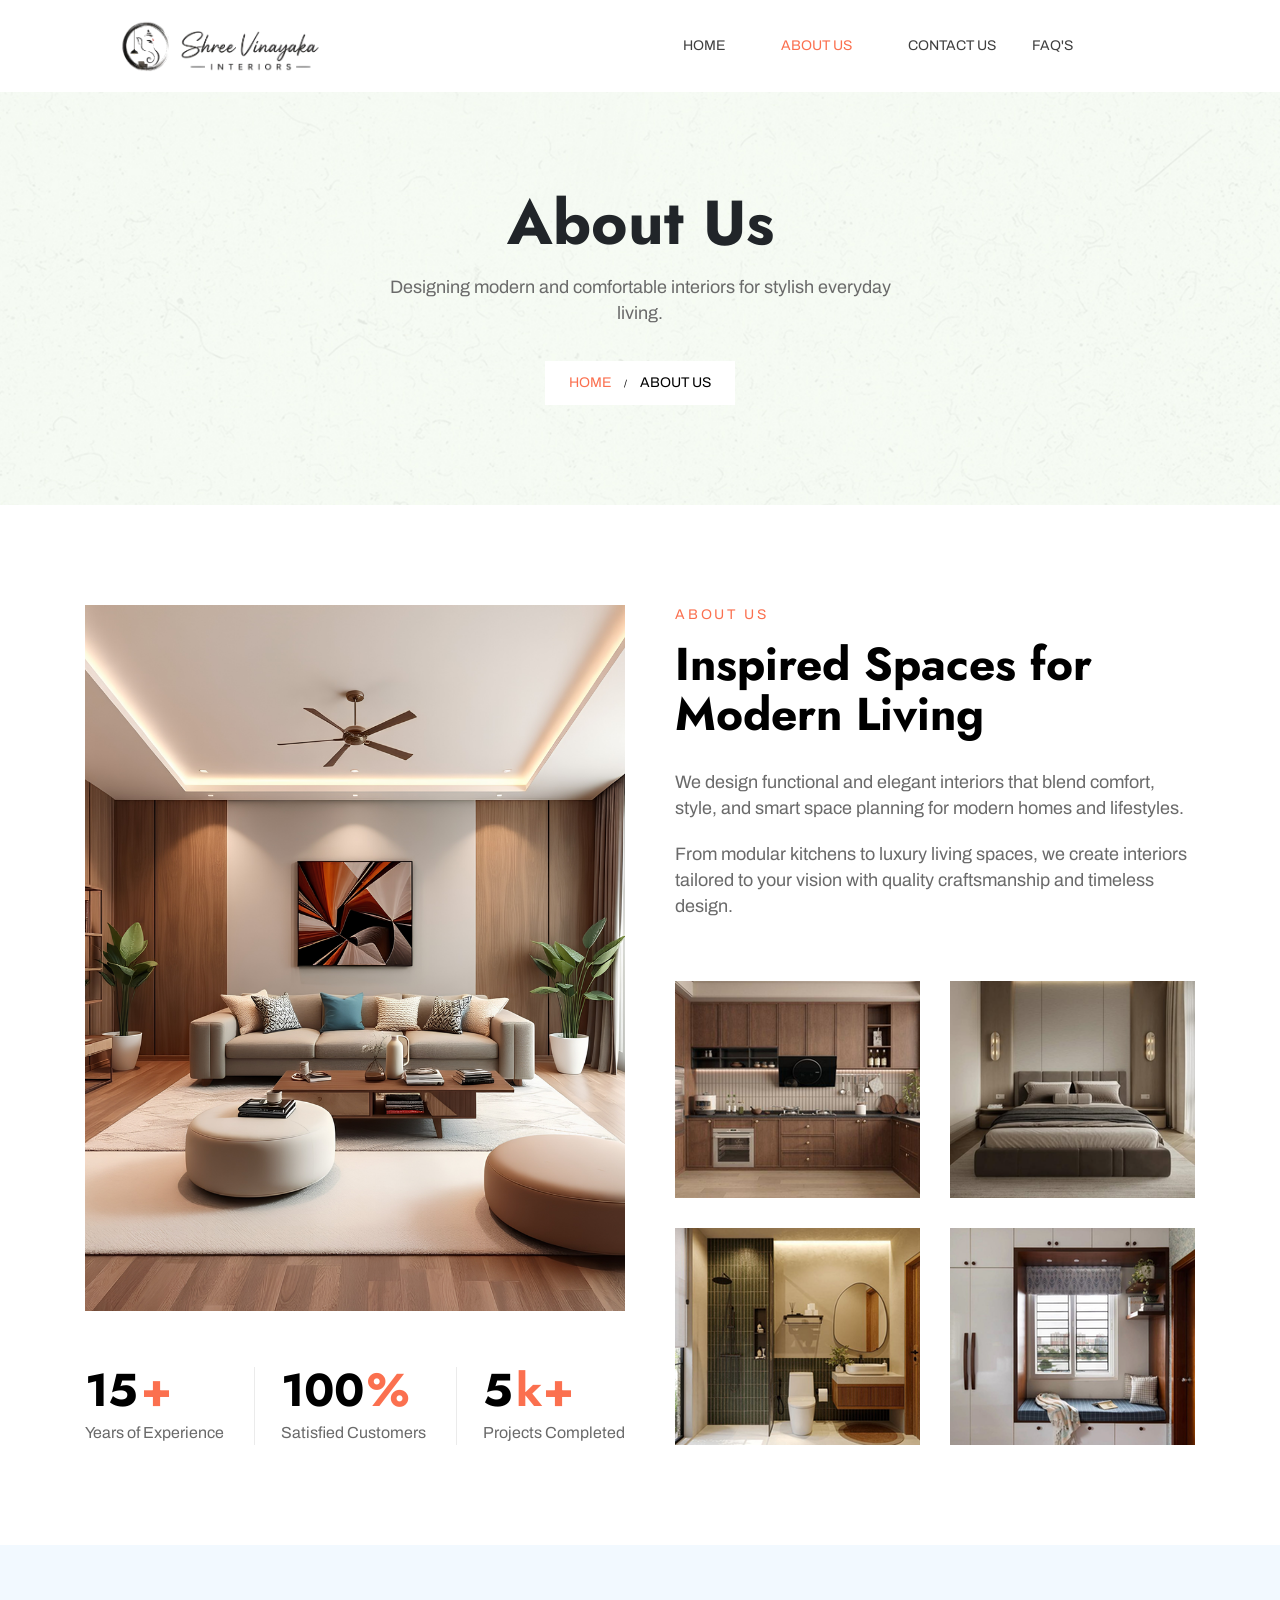
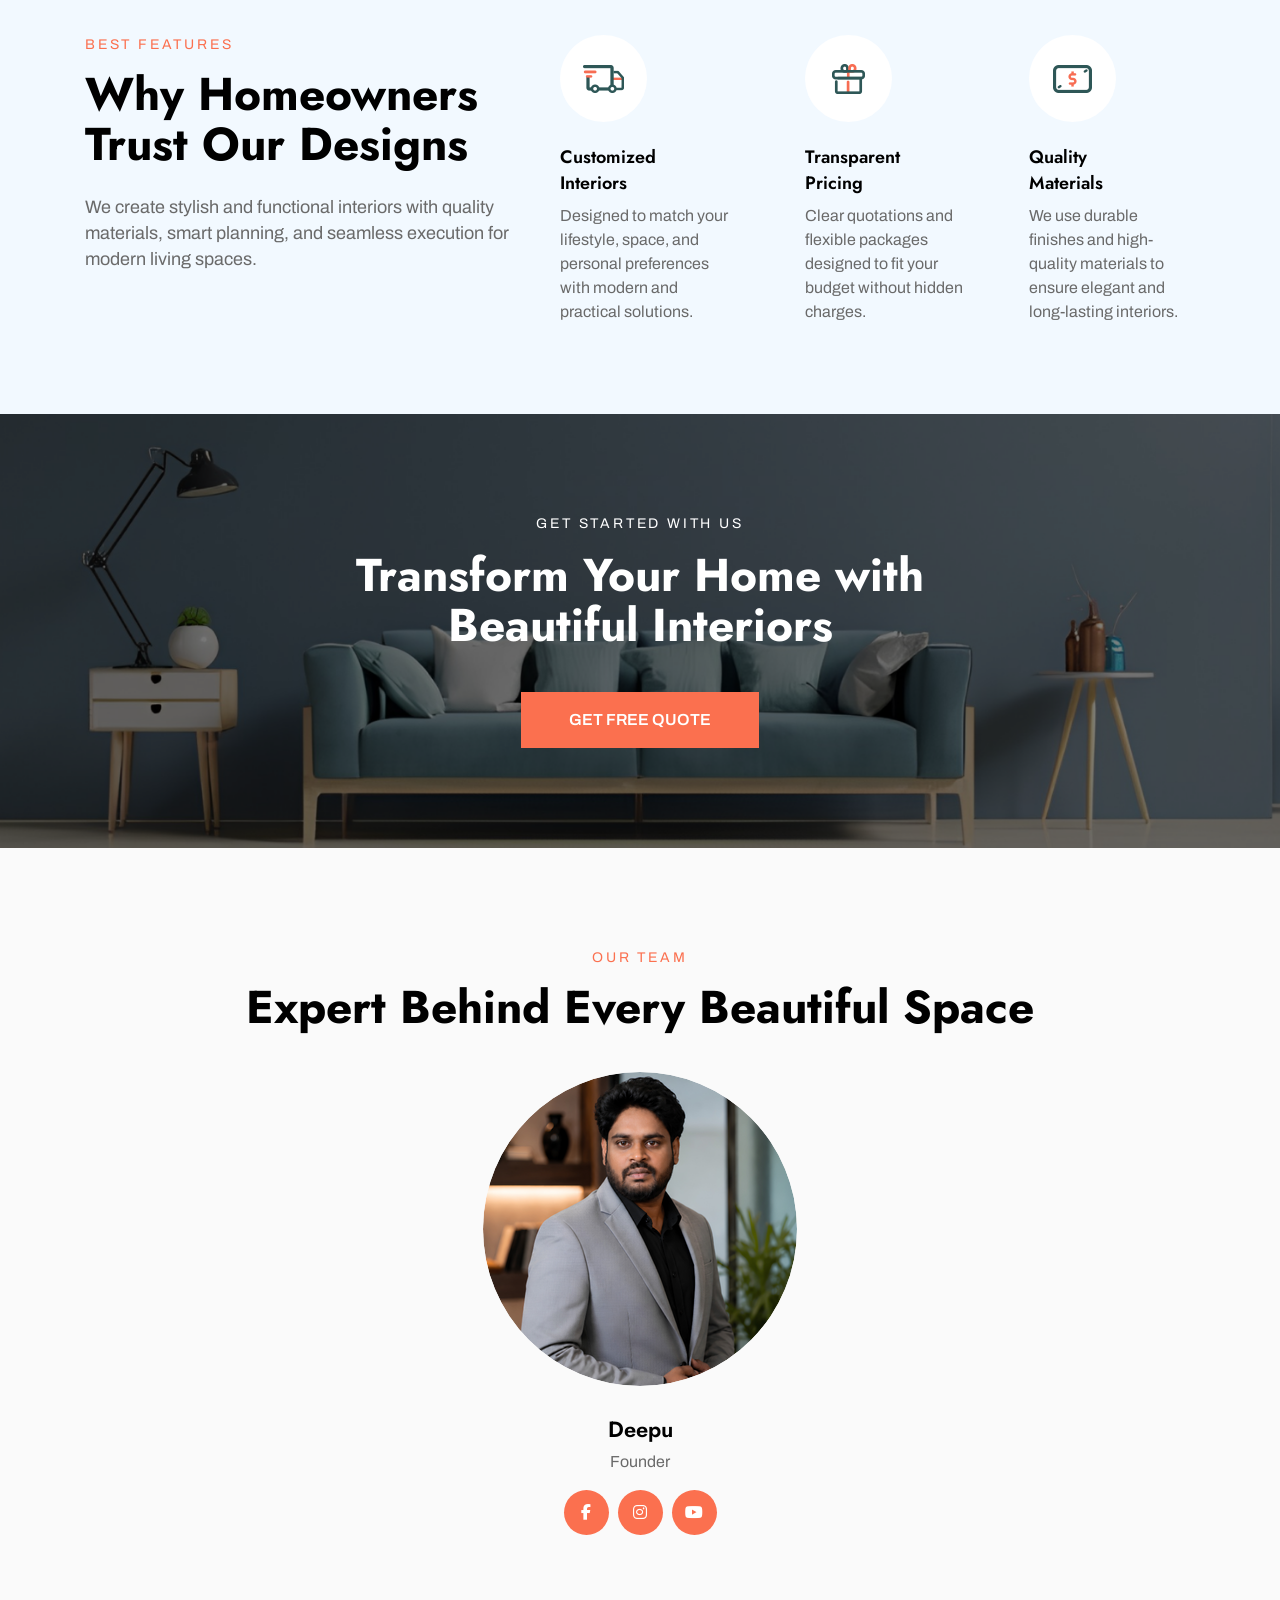
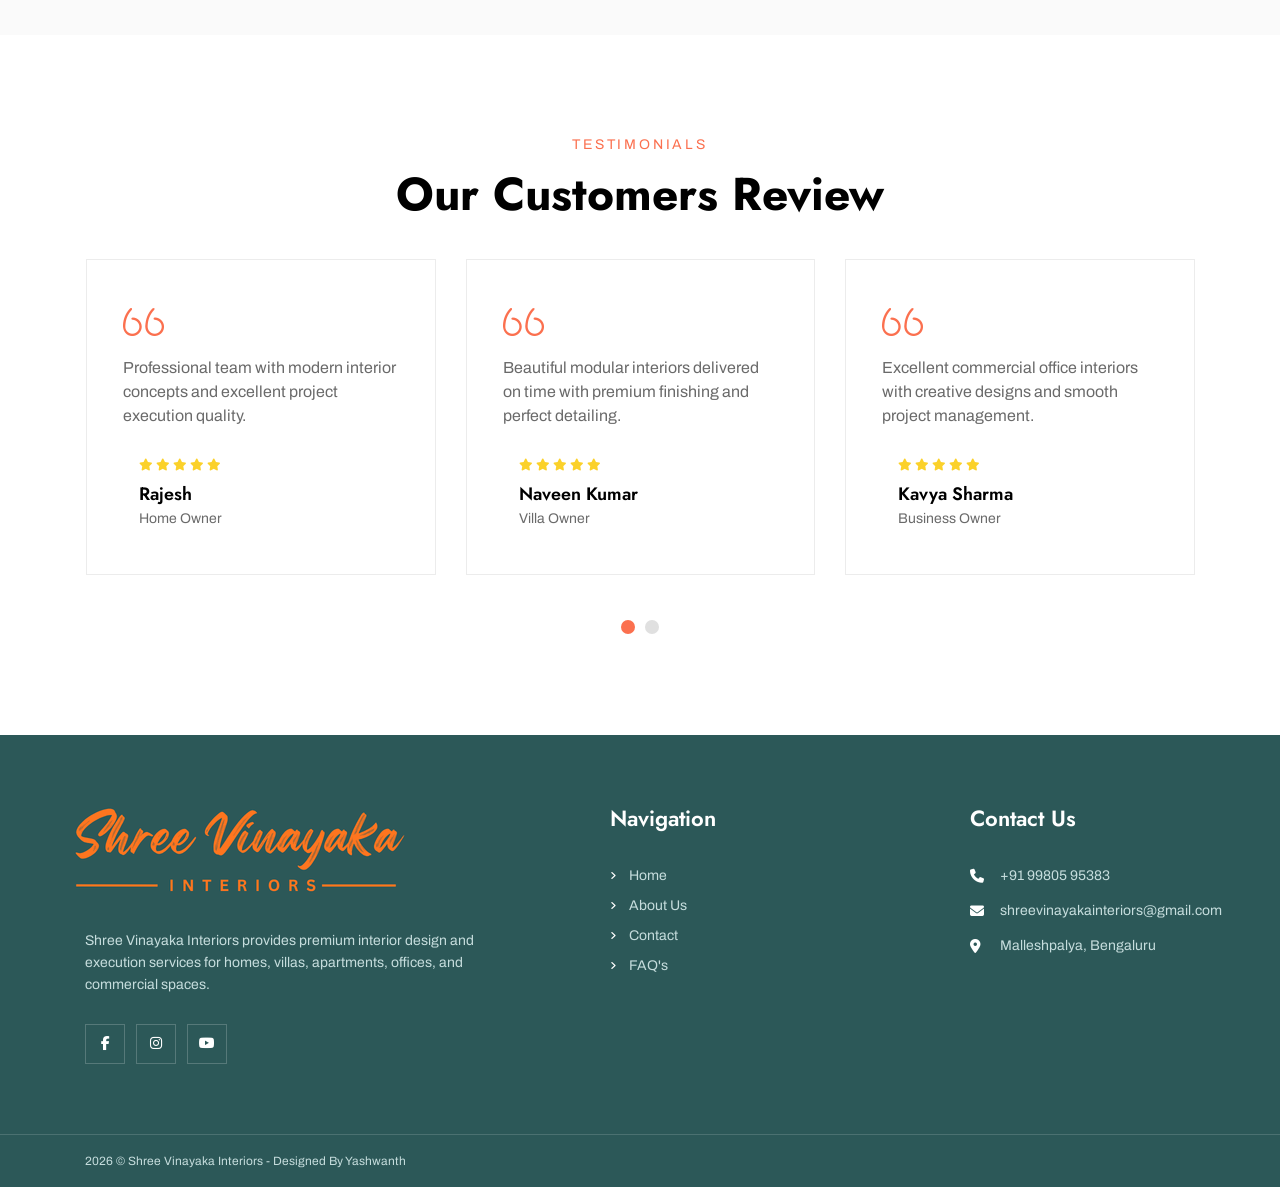
==== commit 3f945318: "removed unwanted pagesand stuff" ====
--- a/about.html
+++ b/about.html
@@ -139,7 +139,7 @@
                 <div class="col-lg-6 col-12">
                     <div class="about_wrapper" data-aos="fade-up">
                         <figure class="about-image1">
-                            <img src="./assets/images/aboutpage-image1.jpg" alt="image" class="img-fluid">
+                            <img src="./assets/images/Ab sec1a.png" alt="image" class="img-fluid">
                         </figure>
                         <ul class="list-unstyled mb-0">
                             <li>
@@ -177,16 +177,16 @@
                         </div>
                         <div class="image_wrapper position-relative">
                             <figure class="about-image2 mb-0">
-                                <img src="./assets/images/aboutpage-image2.jpg" alt="image" class="img-fluid">
+                                <img src="./assets/images/Ab sec1b.png" alt="image" class="img-fluid">
                             </figure>
                             <figure class="about-image3 mb-0">
-                                <img src="./assets/images/aboutpage-image3.jpg" alt="image" class="img-fluid">
+                                <img src="./assets/images/Ab sec1c.png" alt="image" class="img-fluid">
                             </figure>
                             <figure class="about-image4 mb-0">
-                                <img src="./assets/images/aboutpage-image4.jpg" alt="image" class="img-fluid">
+                                <img src="./assets/images/Ab sec1d.png" alt="image" class="img-fluid">
                             </figure>
                             <figure class="about-image5 mb-0">
-                                <img src="./assets/images/aboutpage-image5.jpg" alt="image" class="img-fluid">
+                                <img src="./assets/images/Ab sec1e.png" alt="image" class="img-fluid">
                             </figure>
                         </div>
                     </div>
--- a/assets/css/style.css
+++ b/assets/css/style.css
@@ -1076,7 +1076,7 @@
     background-size: cover;
     background-position: center;
     background-repeat: no-repeat;
-    background-image: url(../images/HM\ sec\ 6\ banner.png);
+    background-image: url(../images/HM\ banner\ sec\ 6b.png);
 }
 .offer-con .offer_content {
     padding: 135px 0;
@@ -3192,7 +3192,7 @@
     background-size: cover;
     background-position: center;
     background-repeat: no-repeat;
-    background-image: url(../images/space-backgroundimage.jpg);
+    background-image: url(../images/Ab\ banner\ 1a.png);
 }
 .space-con .space_content h6 {
     margin-bottom: 16px;
